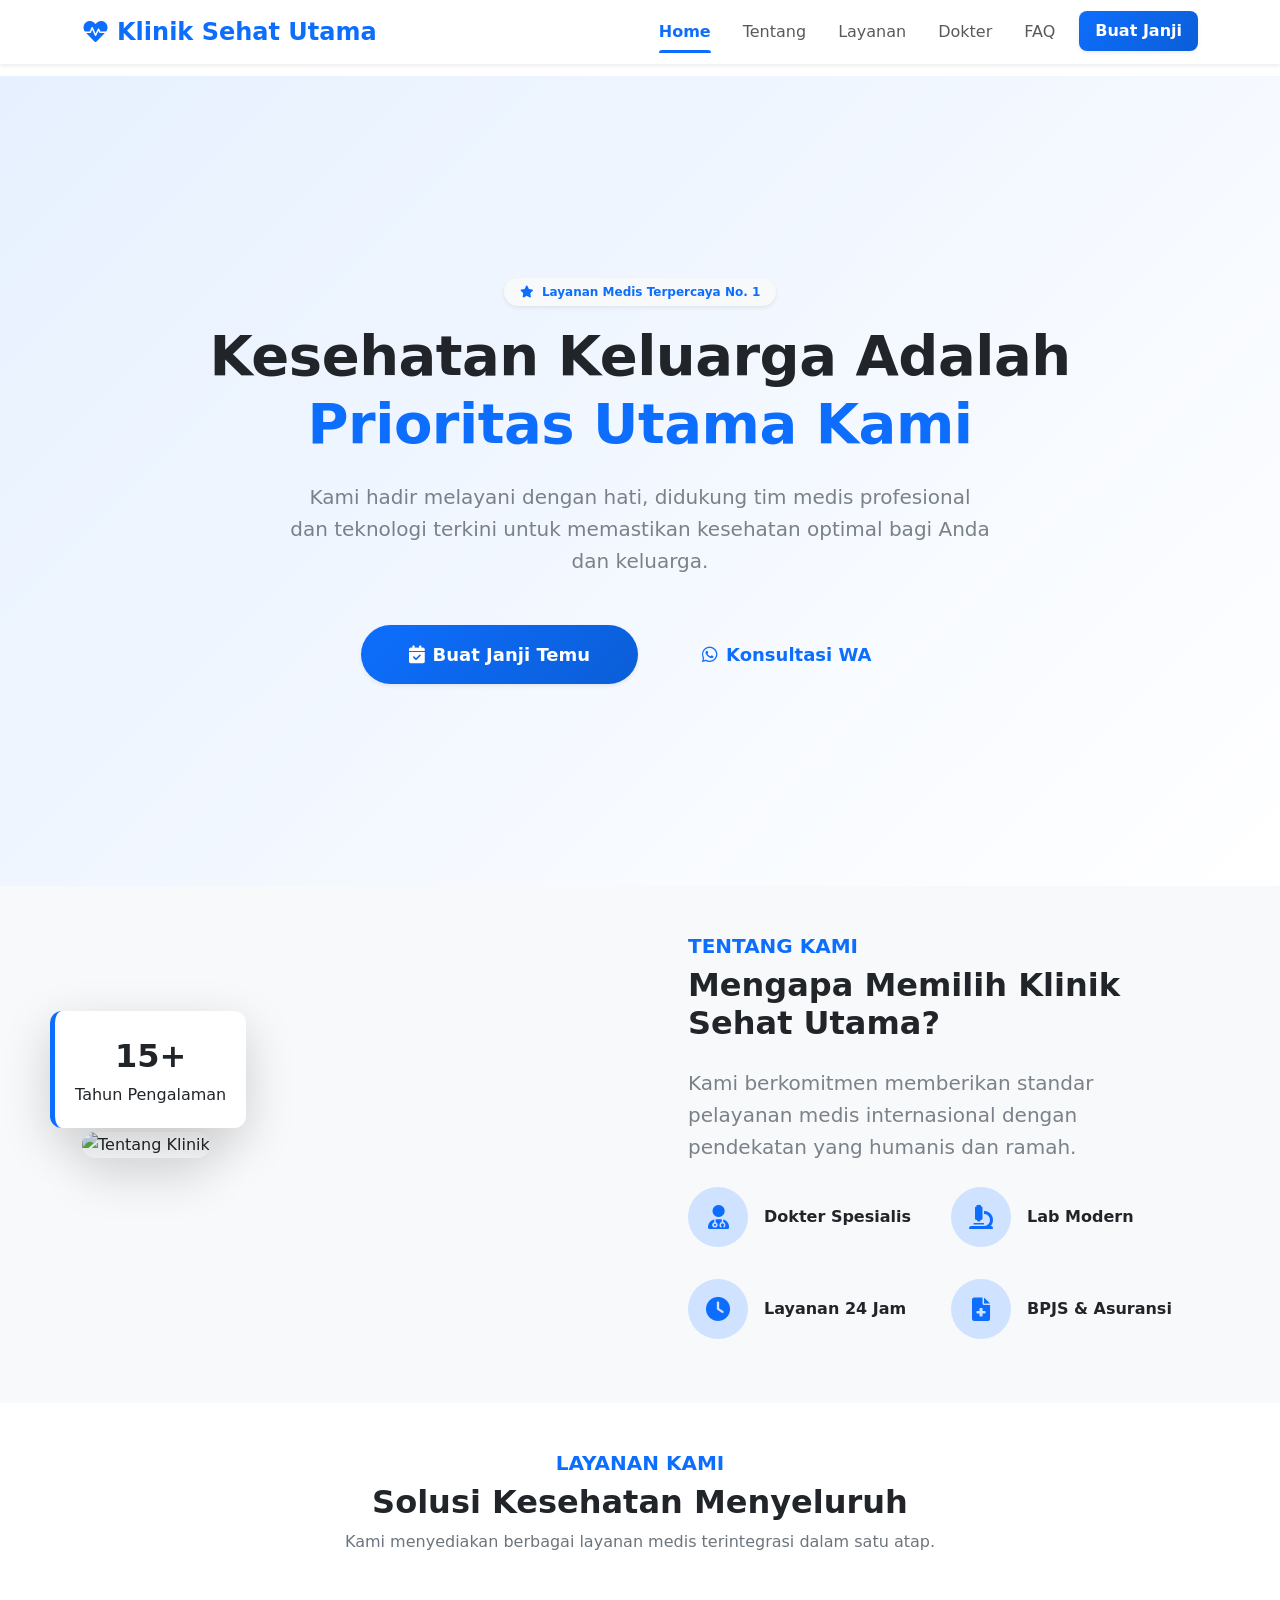
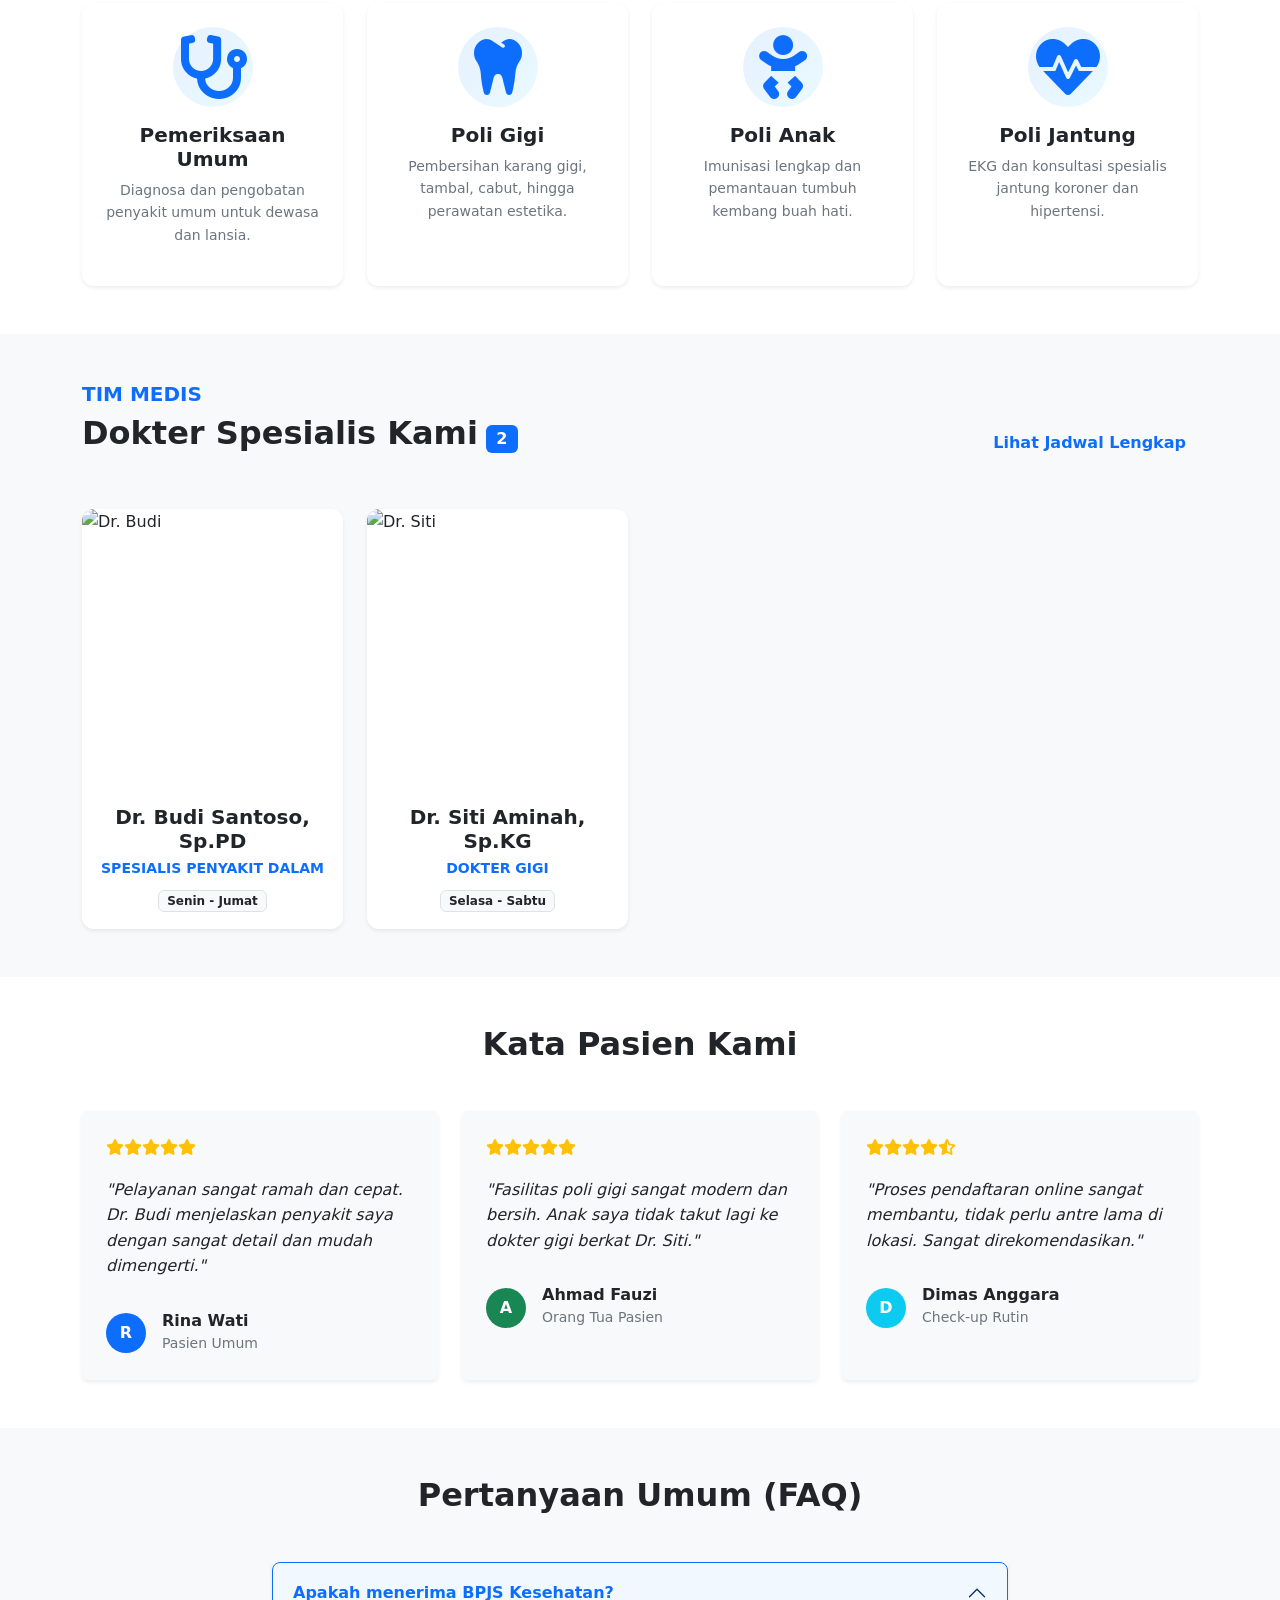
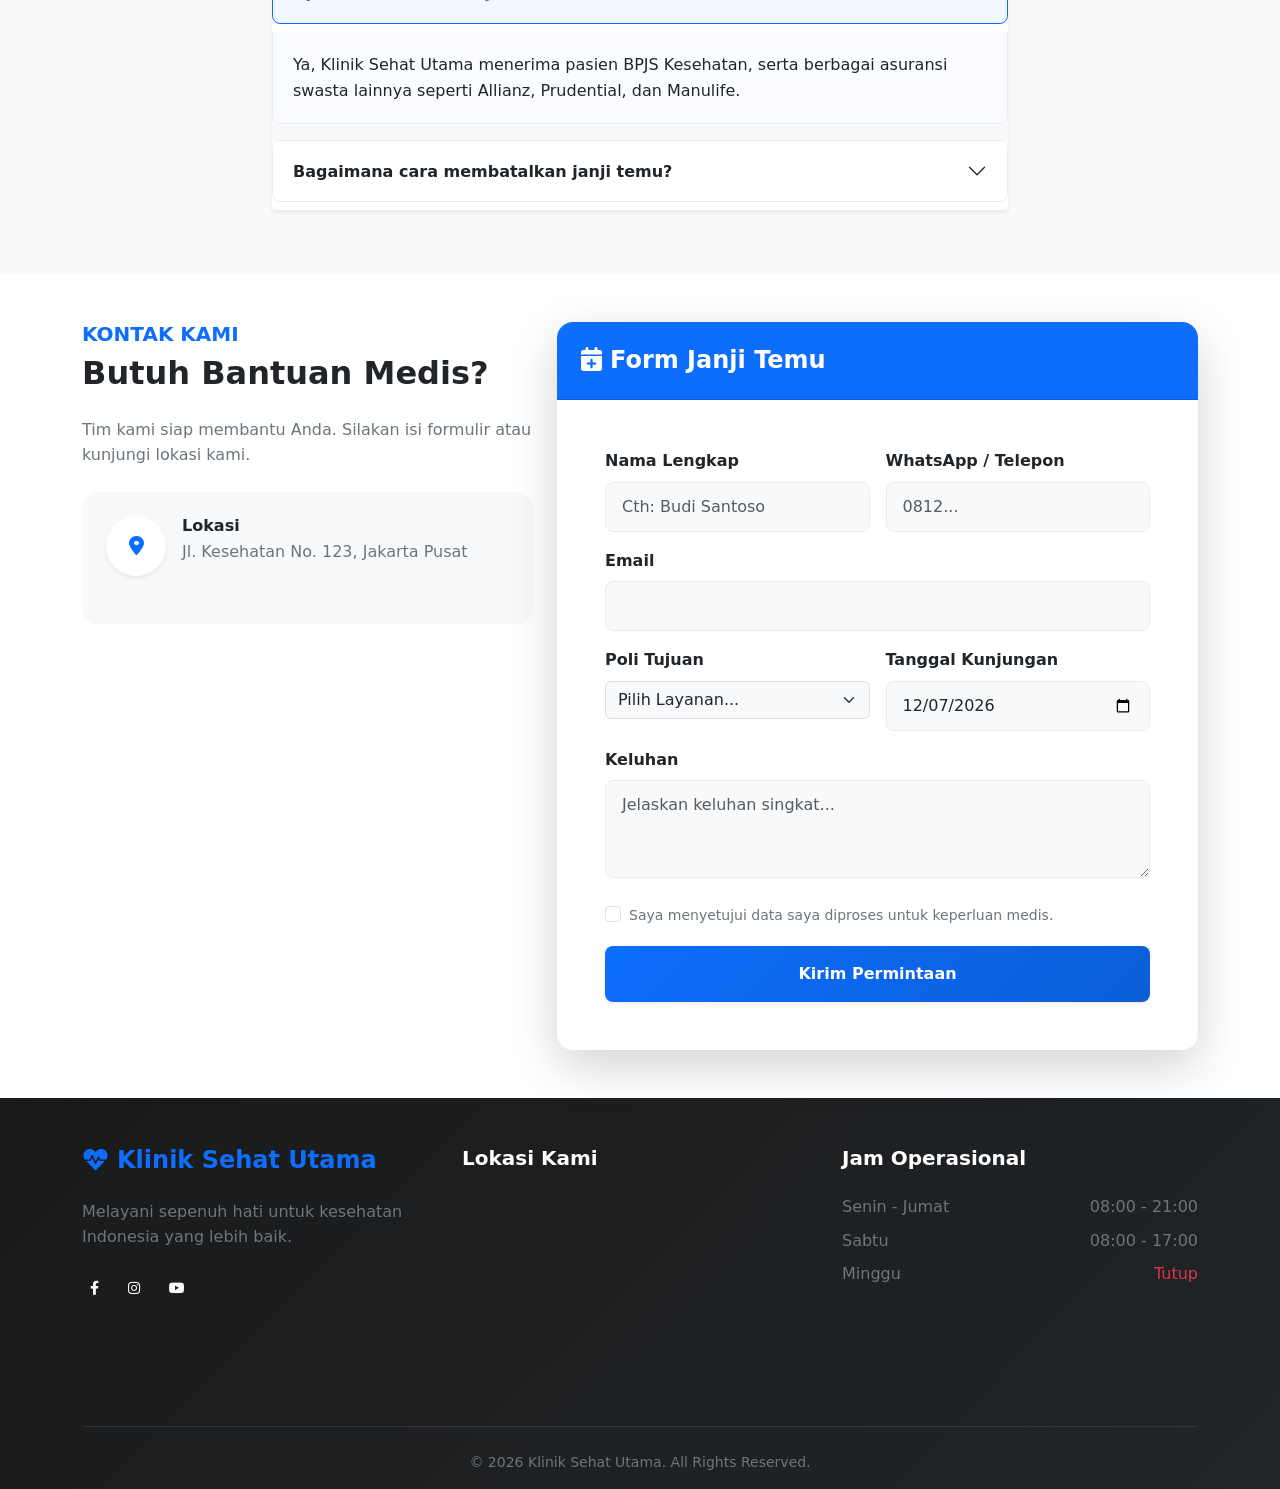
==== index.html @ 8c374170 "upload" ====
<!DOCTYPE html>
<html lang="id">
<head>
    <meta charset="UTF-8">
    <meta name="viewport" content="width=device-width, initial-scale=1.0">
    <title>Klinik Sehat Utama - Layanan Kesehatan Terpercaya</title>
    <meta name="description" content="Klinik Sehat Utama menyediakan layanan kesehatan lengkap dengan dokter spesialis berpengalaman dan fasilitas modern.">
    
    <link href="https://cdn.jsdelivr.net/npm/bootstrap@5.3.0/dist/css/bootstrap.min.css" rel="stylesheet">
    <link rel="stylesheet" href="https://cdnjs.cloudflare.com/ajax/libs/font-awesome/6.0.0/css/all.min.css">
    
    <link rel="stylesheet" href="styless.css">
    <link rel="icon" type="image/x-icon" href="favicon.ico">
</head>
<body>

    <div class="loading-overlay" id="loadingOverlay">
        <div class="text-center">
            <div class="spinner-border text-primary" style="width: 3rem; height: 3rem;" role="status">
                <span class="visually-hidden">Loading...</span>
            </div>
            <p class="mt-3 fw-bold text-primary">Memuat Halaman...</p>
        </div>
    </div>

    <nav class="navbar navbar-expand-lg navbar-light bg-white shadow-sm fixed-top">
        <div class="container">
            <a class="navbar-brand fw-bold text-primary" href="#">
                <i class="fas fa-heartbeat me-2"></i>Klinik Sehat Utama
            </a>
            <button class="navbar-toggler" type="button" data-bs-toggle="collapse" data-bs-target="#navbarNav">
                <span class="navbar-toggler-icon"></span>
            </button>
            <div class="collapse navbar-collapse" id="navbarNav">
                <ul class="navbar-nav ms-auto">
                    <li class="nav-item"><a class="nav-link active" href="#home">Home</a></li>
                    <li class="nav-item"><a class="nav-link" href="#about">Tentang</a></li>
                    <li class="nav-item"><a class="nav-link" href="#services">Layanan</a></li>
                    <li class="nav-item"><a class="nav-link" href="#doctors">Dokter</a></li>
                    <li class="nav-item"><a class="nav-link" href="#faq">FAQ</a></li>
                    <li class="nav-item"><a class="nav-link btn btn-primary text-white ms-lg-2 px-4 shadow-sm" href="#contact">Buat Janji</a></li>
                </ul>
            </div>
        </div>
    </nav>

    <section id="home" class="hero-section d-flex align-items-center">
        <div class="container text-center fade-in">
            <span class="badge bg-light text-primary mb-3 px-3 py-2 rounded-pill shadow-sm">
                <i class="fas fa-star me-1"></i> Layanan Medis Terpercaya No. 1
            </span>
            <h1 class="display-4 fw-bold text-dark mb-4 hero-title">Kesehatan Keluarga Adalah<br><span class="text-primary">Prioritas Utama Kami</span></h1>
            <p class="lead text-secondary mb-5 fs-5 mx-auto" style="max-width: 700px;">
                Kami hadir melayani dengan hati, didukung tim medis profesional dan teknologi terkini untuk memastikan kesehatan optimal bagi Anda dan keluarga.
            </p>
            <div class="d-flex flex-column flex-md-row justify-content-center gap-3">
                <a href="#contact" class="btn btn-primary btn-lg px-5 py-3 shadow-sm rounded-pill hover-top">
                    <i class="fas fa-calendar-check me-2"></i>Buat Janji Temu
                </a>
                <a href="https://wa.me/6281234567890" target="_blank" class="btn btn-outline-primary btn-lg px-5 py-3 rounded-pill hover-top">
                    <i class="fab fa-whatsapp me-2"></i>Konsultasi WA
                </a>
            </div>
        </div>
    </section>

    <section id="about" class="py-5 bg-light">
        <div class="container">
            <div class="row align-items-center">
                <div class="col-lg-6 mb-4 mb-lg-0 position-relative">
                    <div class="experience-badge">
                        <span class="fw-bold fs-2">15+</span><br>Tahun Pengalaman
                    </div>
                    <img src="https://images.unsplash.com/photo-1516549655669-dfcd871a6c3a?ixlib=rb-4.0.3&auto=format&fit=crop&w=800&q=80" 
                         alt="Tentang Klinik" class="img-fluid rounded-4 shadow-lg">
                </div>
                <div class="col-lg-6 ps-lg-5">
                    <h5 class="text-primary fw-bold text-uppercase ls-1">Tentang Kami</h5>
                    <h2 class="fw-bold mb-4">Mengapa Memilih Klinik Sehat Utama?</h2>
                    <p class="lead mb-4 text-muted">Kami berkomitmen memberikan standar pelayanan medis internasional dengan pendekatan yang humanis dan ramah.</p>
                    
                    <div class="row g-3">
                        <div class="col-md-6">
                            <div class="d-flex align-items-center mb-3">
                                <div class="icon-box bg-primary-subtle text-primary rounded-circle me-3">
                                    <i class="fas fa-user-md"></i>
                                </div>
                                <span class="fw-semibold">Dokter Spesialis</span>
                            </div>
                        </div>
                        <div class="col-md-6">
                            <div class="d-flex align-items-center mb-3">
                                <div class="icon-box bg-primary-subtle text-primary rounded-circle me-3">
                                    <i class="fas fa-microscope"></i>
                                </div>
                                <span class="fw-semibold">Lab Modern</span>
                            </div>
                        </div>
                        <div class="col-md-6">
                            <div class="d-flex align-items-center mb-3">
                                <div class="icon-box bg-primary-subtle text-primary rounded-circle me-3">
                                    <i class="fas fa-clock"></i>
                                </div>
                                <span class="fw-semibold">Layanan 24 Jam</span>
                            </div>
                        </div>
                        <div class="col-md-6">
                            <div class="d-flex align-items-center mb-3">
                                <div class="icon-box bg-primary-subtle text-primary rounded-circle me-3">
                                    <i class="fas fa-file-medical"></i>
                                </div>
                                <span class="fw-semibold">BPJS & Asuransi</span>
                            </div>
                        </div>
                    </div>
                </div>
            </div>
        </div>
    </section>

    <section id="services" class="py-5">
        <div class="container">
            <div class="text-center mb-5 mx-auto" style="max-width: 600px;">
                <h5 class="text-primary fw-bold text-uppercase">Layanan Kami</h5>
                <h2 class="fw-bold">Solusi Kesehatan Menyeluruh</h2>
                <p class="text-muted">Kami menyediakan berbagai layanan medis terintegrasi dalam satu atap.</p>
            </div>
            
            <div class="row g-4">
                <div class="col-md-6 col-lg-3">
                    <div class="card h-100 border-0 shadow-sm service-card p-4 text-center">
                        <div class="service-icon mb-3 mx-auto bg-blue-100 text-primary">
                            <i class="fas fa-stethoscope fa-2x"></i>
                        </div>
                        <h4 class="h5 fw-bold mb-2">Pemeriksaan Umum</h4>
                        <p class="text-muted small">Diagnosa dan pengobatan penyakit umum untuk dewasa dan lansia.</p>
                    </div>
                </div>
                <div class="col-md-6 col-lg-3">
                    <div class="card h-100 border-0 shadow-sm service-card p-4 text-center">
                        <div class="service-icon mb-3 mx-auto bg-blue-100 text-primary">
                            <i class="fas fa-tooth fa-2x"></i>
                        </div>
                        <h4 class="h5 fw-bold mb-2">Poli Gigi</h4>
                        <p class="text-muted small">Pembersihan karang gigi, tambal, cabut, hingga perawatan estetika.</p>
                    </div>
                </div>
                <div class="col-md-6 col-lg-3">
                    <div class="card h-100 border-0 shadow-sm service-card p-4 text-center">
                        <div class="service-icon mb-3 mx-auto bg-blue-100 text-primary">
                            <i class="fas fa-baby fa-2x"></i>
                        </div>
                        <h4 class="h5 fw-bold mb-2">Poli Anak</h4>
                        <p class="text-muted small">Imunisasi lengkap dan pemantauan tumbuh kembang buah hati.</p>
                    </div>
                </div>
                <div class="col-md-6 col-lg-3">
                    <div class="card h-100 border-0 shadow-sm service-card p-4 text-center">
                        <div class="service-icon mb-3 mx-auto bg-blue-100 text-primary">
                            <i class="fas fa-heartbeat fa-2x"></i>
                        </div>
                        <h4 class="h5 fw-bold mb-2">Poli Jantung</h4>
                        <p class="text-muted small">EKG dan konsultasi spesialis jantung koroner dan hipertensi.</p>
                    </div>
                </div>
            </div>
        </div>
    </section>

    <section id="doctors" class="py-5 bg-light">
        <div class="container">
            <div class="d-flex justify-content-between align-items-end mb-5">
                <div>
                    <h5 class="text-primary fw-bold text-uppercase">Tim Medis</h5>
                    <h2 class="fw-bold">Dokter Spesialis Kami</h2>
                </div>
                <a href="#contact" class="btn btn-outline-primary d-none d-md-block">Lihat Jadwal Lengkap</a>
            </div>

            <div class="row g-4">
                <div class="col-md-6 col-lg-3">
                    <div class="card doctor-card h-100 border-0 shadow-sm">
                        <div class="card-img-wrapper">
                            <img src="https://images.unsplash.com/photo-1612349317150-e413f6a5b16d?ixlib=rb-4.0.3&auto=format&fit=crop&w=800&q=80" 
                                 class="card-img-top" alt="Dr. Budi">
                            <div class="doctor-social">
                                <a href="#"><i class="fab fa-linkedin"></i></a>
                                <a href="#"><i class="fab fa-instagram"></i></a>
                            </div>
                        </div>
                        <div class="card-body text-center">
                            <h5 class="card-title fw-bold mb-1">Dr. Budi Santoso, Sp.PD</h5>
                            <p class="text-primary small fw-bold mb-2">SPESIALIS PENYAKIT DALAM</p>
                            <span class="badge bg-light text-dark border">Senin - Jumat</span>
                        </div>
                    </div>
                </div>
                <div class="col-md-6 col-lg-3">
                    <div class="card doctor-card h-100 border-0 shadow-sm">
                        <div class="card-img-wrapper">
                            <img src="https://images.unsplash.com/photo-1559839734-2b71ea197ec2?ixlib=rb-4.0.3&auto=format&fit=crop&w=800&q=80" 
                                 class="card-img-top" alt="Dr. Siti">
                            <div class="doctor-social">
                                <a href="#"><i class="fab fa-linkedin"></i></a>
                                <a href="#"><i class="fab fa-instagram"></i></a>
                            </div>
                        </div>
                        <div class="card-body text-center">
                            <h5 class="card-title fw-bold mb-1">Dr. Siti Aminah, Sp.KG</h5>
                            <p class="text-primary small fw-bold mb-2">DOKTER GIGI</p>
                            <span class="badge bg-light text-dark border">Selasa - Sabtu</span>
                        </div>
                    </div>
                </div>
                </div>
        </div>
    </section>

    <section id="testimonials" class="py-5">
        <div class="container">
            <div class="text-center mb-5">
                <h2 class="fw-bold">Kata Pasien Kami</h2>
            </div>
            <div class="row g-4">
                <div class="col-md-4">
                    <div class="card h-100 border-0 shadow-sm p-4 bg-light">
                        <div class="mb-3 text-warning">
                            <i class="fas fa-star"></i><i class="fas fa-star"></i><i class="fas fa-star"></i><i class="fas fa-star"></i><i class="fas fa-star"></i>
                        </div>
                        <p class="fst-italic">"Pelayanan sangat ramah dan cepat. Dr. Budi menjelaskan penyakit saya dengan sangat detail dan mudah dimengerti."</p>
                        <div class="d-flex align-items-center mt-3">
                            <div class="bg-primary text-white rounded-circle d-flex align-items-center justify-content-center fw-bold" style="width: 40px; height: 40px;">R</div>
                            <div class="ms-3">
                                <h6 class="mb-0 fw-bold">Rina Wati</h6>
                                <small class="text-muted">Pasien Umum</small>
                            </div>
                        </div>
                    </div>
                </div>
                <div class="col-md-4">
                    <div class="card h-100 border-0 shadow-sm p-4 bg-light">
                        <div class="mb-3 text-warning">
                            <i class="fas fa-star"></i><i class="fas fa-star"></i><i class="fas fa-star"></i><i class="fas fa-star"></i><i class="fas fa-star"></i>
                        </div>
                        <p class="fst-italic">"Fasilitas poli gigi sangat modern dan bersih. Anak saya tidak takut lagi ke dokter gigi berkat Dr. Siti."</p>
                        <div class="d-flex align-items-center mt-3">
                            <div class="bg-success text-white rounded-circle d-flex align-items-center justify-content-center fw-bold" style="width: 40px; height: 40px;">A</div>
                            <div class="ms-3">
                                <h6 class="mb-0 fw-bold">Ahmad Fauzi</h6>
                                <small class="text-muted">Orang Tua Pasien</small>
                            </div>
                        </div>
                    </div>
                </div>
                 <div class="col-md-4">
                    <div class="card h-100 border-0 shadow-sm p-4 bg-light">
                        <div class="mb-3 text-warning">
                            <i class="fas fa-star"></i><i class="fas fa-star"></i><i class="fas fa-star"></i><i class="fas fa-star"></i><i class="fas fa-star-half-alt"></i>
                        </div>
                        <p class="fst-italic">"Proses pendaftaran online sangat membantu, tidak perlu antre lama di lokasi. Sangat direkomendasikan."</p>
                        <div class="d-flex align-items-center mt-3">
                            <div class="bg-info text-white rounded-circle d-flex align-items-center justify-content-center fw-bold" style="width: 40px; height: 40px;">D</div>
                            <div class="ms-3">
                                <h6 class="mb-0 fw-bold">Dimas Anggara</h6>
                                <small class="text-muted">Check-up Rutin</small>
                            </div>
                        </div>
                    </div>
                </div>
            </div>
        </div>
    </section>

    <section id="faq" class="py-5 bg-light">
        <div class="container">
            <div class="row justify-content-center">
                <div class="col-lg-8">
                    <div class="text-center mb-5">
                        <h2 class="fw-bold">Pertanyaan Umum (FAQ)</h2>
                    </div>
                    <div class="accordion shadow-sm" id="accordionFAQ">
                        <div class="accordion-item border-0 mb-3 rounded overflow-hidden">
                            <h2 class="accordion-header">
                                <button class="accordion-button" type="button" data-bs-toggle="collapse" data-bs-target="#collapseOne">
                                    Apakah menerima BPJS Kesehatan?
                                </button>
                            </h2>
                            <div id="collapseOne" class="accordion-collapse collapse show" data-bs-parent="#accordionFAQ">
                                <div class="accordion-body">
                                    Ya, Klinik Sehat Utama menerima pasien BPJS Kesehatan, serta berbagai asuransi swasta lainnya seperti Allianz, Prudential, dan Manulife.
                                </div>
                            </div>
                        </div>
                        <div class="accordion-item border-0 mb-3 rounded overflow-hidden">
                            <h2 class="accordion-header">
                                <button class="accordion-button collapsed" type="button" data-bs-toggle="collapse" data-bs-target="#collapseTwo">
                                    Bagaimana cara membatalkan janji temu?
                                </button>
                            </h2>
                            <div id="collapseTwo" class="accordion-collapse collapse" data-bs-parent="#accordionFAQ">
                                <div class="accordion-body">
                                    Anda dapat menghubungi nomor WhatsApp admin kami minimal 3 jam sebelum jadwal kunjungan untuk melakukan pembatalan atau penjadwalan ulang.
                                </div>
                            </div>
                        </div>
                    </div>
                </div>
            </div>
        </div>
    </section>

    <section id="contact" class="py-5">
        <div class="container">
            <div class="row">
                <div class="col-lg-5 mb-5 mb-lg-0">
                    <h5 class="text-primary fw-bold text-uppercase">Kontak Kami</h5>
                    <h2 class="fw-bold mb-4">Butuh Bantuan Medis?</h2>
                    <p class="mb-4 text-muted">Tim kami siap membantu Anda. Silakan isi formulir atau kunjungi lokasi kami.</p>
                    
                    <div class="contact-info bg-light p-4 rounded-4">
                        <div class="d-flex align-items-start mb-4">
                            <div class="icon-box bg-white text-primary rounded-circle shadow-sm me-3 p-3">
                                <i class="fas fa-map-marker-alt fs-5"></i>
                            </div>
                            <div>
                                <h6 class="fw-bold mb-1">Lokasi</h6>
                                <p class="text-muted mb-0">Jl. Kesehatan No. 123, Jakarta Pusat</p>
                            </div>
                        </div>
                        </div>
                </div>

                <div class="col-lg-7">
                    <div class="card border-0 shadow-lg rounded-4 overflow-hidden">
                        <div class="card-header bg-primary text-white py-4 px-4">
                            <h4 class="mb-0 fw-bold"><i class="fas fa-calendar-plus me-2"></i>Form Janji Temu</h4>
                        </div>
                        <div class="card-body p-4 p-lg-5">
                            <form id="appointmentForm">
                                <div class="row g-3">
                                    <div class="col-md-6">
                                        <label for="name" class="form-label fw-semibold">Nama Lengkap</label>
                                        <input type="text" class="form-control bg-light" id="name" required placeholder="Cth: Budi Santoso">
                                        <div class="invalid-feedback" id="nameError"></div>
                                    </div>
                                    <div class="col-md-6">
                                        <label for="phone" class="form-label fw-semibold">WhatsApp / Telepon</label>
                                        <input type="tel" class="form-control bg-light" id="phone" required placeholder="0812...">
                                        <div class="invalid-feedback" id="phoneError"></div>
                                    </div>
                                    <div class="col-12">
                                        <label for="email" class="form-label fw-semibold">Email</label>
                                        <input type="email" class="form-control bg-light" id="email" required>
                                        <div class="invalid-feedback" id="emailError"></div>
                                    </div>
                                    <div class="col-md-6">
                                        <label for="service" class="form-label fw-semibold">Poli Tujuan</label>
                                        <select class="form-select bg-light" id="service" required>
                                            <option value="">Pilih Layanan...</option>
                                            <option value="umum">Pemeriksaan Umum</option>
                                            <option value="gigi">Poli Gigi</option>
                                            <option value="anak">Poli Anak</option>
                                            <option value="jantung">Poli Jantung</option>
                                        </select>
                                    </div>
                                    <div class="col-md-6">
                                        <label for="date" class="form-label fw-semibold">Tanggal Kunjungan</label>
                                        <input type="date" class="form-control bg-light" id="date" required>
                                    </div>
                                    <div class="col-12">
                                        <label for="message" class="form-label fw-semibold">Keluhan</label>
                                        <textarea class="form-control bg-light" id="message" rows="3" placeholder="Jelaskan keluhan singkat..."></textarea>
                                    </div>
                                    <div class="col-12 mt-4">
                                        <div class="form-check">
                                            <input class="form-check-input" type="checkbox" id="terms" required>
                                            <label class="form-check-label small text-muted" for="terms">
                                                Saya menyetujui data saya diproses untuk keperluan medis.
                                            </label>
                                        </div>
                                    </div>
                                    <div class="col-12 mt-3">
                                        <button type="submit" class="btn btn-primary w-100 py-3 fw-bold shadow-sm hover-top">
                                            Kirim Permintaan
                                        </button>
                                    </div>
                                </div>
                            </form>
                            <div class="alert alert-success mt-3 d-none rounded-3" id="successMessage"></div>
                            <div class="alert alert-danger mt-3 d-none rounded-3" id="errorMessage"></div>
                        </div>
                    </div>
                </div>
            </div>
        </div>
    </section>

    <footer class="bg-dark text-white pt-5 pb-3">
        <div class="container">
            <div class="row g-4">
                <div class="col-lg-4">
                    <h4 class="fw-bold mb-4 text-primary"><i class="fas fa-heartbeat me-2"></i>Klinik Sehat Utama</h4>
                    <p class="text-secondary">Melayani sepenuh hati untuk kesehatan Indonesia yang lebih baik.</p>
                    <div class="social-links mt-4">
                        <a href="#" class="btn btn-outline-light btn-sm rounded-circle me-2"><i class="fab fa-facebook-f"></i></a>
                        <a href="#" class="btn btn-outline-light btn-sm rounded-circle me-2"><i class="fab fa-instagram"></i></a>
                        <a href="#" class="btn btn-outline-light btn-sm rounded-circle"><i class="fab fa-youtube"></i></a>
                    </div>
                </div>
                <div class="col-lg-4">
                    <h5 class="fw-bold mb-4">Lokasi Kami</h5>
                    <iframe 
                        src="https://www.google.com/maps/embed?pb=!1m18!1m12!1m3!1d3966.452631582967!2d106.81938931476897!3d-6.189568995518987!2m3!1f0!2f0!3f0!3m2!1i1024!2i768!4f13.1!3m3!1m2!1s0x2e69f42c6762391f%3A0x6787652750666066!2sMonas!5e0!3m2!1sid!2sid!4v1647833000000!5m2!1sid!2sid" 
                        width="100%" height="200" style="border:0; border-radius: 10px;" allowfullscreen="" loading="lazy">
                    </iframe>
                </div>
                <div class="col-lg-4">
                    <h5 class="fw-bold mb-4">Jam Operasional</h5>
                    <ul class="list-unstyled text-secondary">
                        <li class="d-flex justify-content-between mb-2"><span>Senin - Jumat</span> <span>08:00 - 21:00</span></li>
                        <li class="d-flex justify-content-between mb-2"><span>Sabtu</span> <span>08:00 - 17:00</span></li>
                        <li class="d-flex justify-content-between"><span>Minggu</span> <span class="text-danger">Tutup</span></li>
                    </ul>
                </div>
            </div>
            <hr class="my-4 border-secondary">
            <div class="text-center text-secondary small">
                &copy; <span id="year"></span> Klinik Sehat Utama. All Rights Reserved.
            </div>
        </div>
    </footer>

    <button id="backToTop" class="btn btn-primary rounded-circle shadow-lg"><i class="fas fa-arrow-up"></i></button>

    <script src="https://cdn.jsdelivr.net/npm/bootstrap@5.3.0/dist/js/bootstrap.bundle.min.js"></script>
    <script src="script.js"></script>
</body>
</html>
---- styless.css ----
/* --- CSS VARIABLES UNTUK KEMUDAHAN TEMA --- */
:root {
    --primary-color: #0d6efd;
    --primary-dark: #0b5ed7;
    --secondary-color: #6c757d;
    --success-color: #198754;
    --warning-color: #ffc107;
    --danger-color: #dc3545;
    --dark-color: #212529;
    --light-color: #f8f9fa;
    --light-gray: #e9ecef;
    --transition-speed: 0.3s;
    --shadow-sm: 0 .125rem .25rem rgba(0,0,0,.075);
    --shadow-md: 0 .5rem 1rem rgba(0,0,0,.15);
    --shadow-lg: 0 1rem 3rem rgba(0,0,0,.175);
    --border-radius: 12px;
}

* {
    margin: 0;
    padding: 0;
    box-sizing: border-box;
}

html {
    scroll-behavior: smooth;
}

body {
    padding-top: 76px;
    font-family: 'Segoe UI', system-ui, -apple-system, sans-serif;
    overflow-x: hidden;
    line-height: 1.6;
    color: var(--dark-color);
    background-color: #ffffff;
}

/* --- TYPOGRAPHY --- */
h1, h2, h3, h4, h5, h6 {
    font-weight: 700;
    line-height: 1.2;
}

.display-4 {
    font-size: 3.5rem;
    font-weight: 800;
}

.lead {
    font-size: 1.25rem;
    font-weight: 400;
    opacity: 0.9;
}

.text-muted {
    color: var(--secondary-color) !important;
}

/* --- NAVBAR ENHANCEMENTS --- */
.navbar {
    background-color: rgba(255, 255, 255, 0.98) !important;
    backdrop-filter: blur(10px);
    box-shadow: var(--shadow-sm);
    transition: all var(--transition-speed) ease;
}

.navbar.scrolled {
    padding-top: 0.5rem;
    padding-bottom: 0.5rem;
    box-shadow: var(--shadow-md);
}

.navbar-brand {
    font-size: 1.5rem;
    font-weight: 700;
}

.nav-link {
    font-weight: 500;
    padding: 0.5rem 1rem !important;
    transition: all var(--transition-speed);
    position: relative;
}

.nav-link:hover {
    color: var(--primary-color) !important;
}

.nav-link.active {
    color: var(--primary-color) !important;
    font-weight: 600;
}

.nav-link.active::after {
    content: '';
    position: absolute;
    bottom: 0;
    left: 1rem;
    right: 1rem;
    height: 3px;
    background-color: var(--primary-color);
    border-radius: 3px 3px 0 0;
}

/* --- HERO SECTION --- */
.hero-section {
    background: linear-gradient(rgba(255, 255, 255, 0.95), rgba(255, 255, 255, 0.85)),
                url('https://images.unsplash.com/photo-1519494026892-80bbd2d6fd0d?ixlib=rb-4.0.3&auto=format&fit=crop&w=1920&q=80') center/cover;
    min-height: 90vh;
    display: flex;
    align-items: center;
    position: relative;
    padding: 80px 0;
}

.hero-section::before {
    content: '';
    position: absolute;
    top: 0;
    left: 0;
    right: 0;
    bottom: 0;
    background: linear-gradient(135deg, 
                rgba(13, 110, 253, 0.1) 0%, 
                rgba(255, 255, 255, 0.95) 100%);
    z-index: 1;
}

.hero-section .container {
    position: relative;
    z-index: 2;
}

.hero-title {
    letter-spacing: -0.5px;
    font-weight: 800;
    margin-bottom: 1.5rem;
}

.hero-badge {
    display: inline-block;
    background: linear-gradient(135deg, var(--primary-color), #25d2f8);
    color: white;
    padding: 8px 20px;
    border-radius: 50px;
    font-weight: 600;
    box-shadow: var(--shadow-sm);
    margin-bottom: 2rem;
}

/* --- BUTTON STYLES --- */
.btn {
    font-weight: 600;
    transition: all var(--transition-speed) ease;
    border: none;
    border-radius: 8px;
}

.btn-primary {
    background: linear-gradient(135deg, var(--primary-color), var(--primary-dark));
    border: none;
}

.btn-primary:hover {
    transform: translateY(-3px);
    box-shadow: var(--shadow-md) !important;
}

.btn-outline-primary:hover {
    transform: translateY(-3px);
    box-shadow: var(--shadow-sm);
}

.btn-lg {
    padding: 0.75rem 2rem;
    font-size: 1.125rem;
}

.rounded-pill {
    border-radius: 50rem !important;
}

/* --- COMPONENT UTILITIES --- */
.hover-top {
    transition: transform var(--transition-speed), box-shadow var(--transition-speed);
}

.hover-top:hover {
    transform: translateY(-5px);
    box-shadow: var(--shadow-md) !important;
}

.icon-box {
    width: 60px;
    height: 60px;
    display: inline-flex;
    align-items: center;
    justify-content: center;
    font-size: 1.5rem;
    border-radius: 12px;
    flex-shrink: 0;
}

.icon-box.small {
    width: 40px;
    height: 40px;
    font-size: 1rem;
}

/* --- SERVICE CARDS --- */
.service-card {
    transition: all var(--transition-speed) ease;
    border-radius: var(--border-radius);
    border: 1px solid var(--light-gray);
    height: 100%;
    overflow: hidden;
}

.service-card:hover {
    transform: translateY(-10px);
    box-shadow: var(--shadow-lg) !important;
    border-color: var(--primary-color) !important;
}

.service-icon {
    width: 80px;
    height: 80px;
    display: flex;
    align-items: center;
    justify-content: center;
    border-radius: 50%;
    background: linear-gradient(135deg, rgba(13, 110, 253, 0.1), rgba(37, 210, 248, 0.1));
    color: var(--primary-color);
    font-size: 2rem;
    margin: 0 auto 1.5rem;
    transition: all var(--transition-speed);
}

.service-card:hover .service-icon {
    background: linear-gradient(135deg, var(--primary-color), #25d2f8);
    color: white;
    transform: scale(1.1);
}

/* --- DOCTOR CARDS --- */
.doctor-card {
    border-radius: var(--border-radius);
    overflow: hidden;
    transition: all var(--transition-speed);
    border: 1px solid var(--light-gray);
}

.doctor-card:hover {
    transform: translateY(-5px);
    box-shadow: var(--shadow-lg) !important;
    border-color: var(--primary-color);
}

.card-img-wrapper {
    position: relative;
    overflow: hidden;
    height: 280px;
}

.card-img-top {
    width: 100%;
    height: 100%;
    object-fit: cover;
    transition: transform 0.5s ease;
}

.doctor-card:hover .card-img-top {
    transform: scale(1.05);
}

.doctor-social {
    position: absolute;
    bottom: -50px;
    left: 0;
    right: 0;
    background: rgba(255, 255, 255, 0.95);
    padding: 15px;
    text-align: center;
    transition: bottom 0.3s ease;
    backdrop-filter: blur(5px);
}

.doctor-card:hover .doctor-social {
    bottom: 0;
}

.doctor-social a {
    color: var(--primary-color);
    margin: 0 10px;
    font-size: 1.2rem;
    transition: all var(--transition-speed);
}

.doctor-social a:hover {
    color: var(--primary-dark);
    transform: translateY(-2px);
}

/* --- ABOUT SECTION --- */
.experience-badge {
    position: absolute;
    bottom: 30px;
    left: -20px;
    background: white;
    padding: 20px;
    border-radius: var(--border-radius);
    box-shadow: var(--shadow-lg);
    text-align: center;
    border-left: 5px solid var(--primary-color);
    z-index: 2;
}

.experience-badge .number {
    font-size: 2.5rem;
    font-weight: 800;
    color: var(--primary-color);
    display: block;
    line-height: 1;
}

@media (max-width: 991px) {
    .experience-badge {
        position: relative;
        left: 0;
        bottom: -30px;
        margin: 0 auto;
        max-width: 200px;
    }
}

/* --- TESTIMONIALS --- */
.testimonial-card {
    border-left: 4px solid var(--primary-color);
    transition: all var(--transition-speed);
    height: 100%;
}

.testimonial-card:hover {
    transform: translateY(-5px);
    box-shadow: var(--shadow-md) !important;
}

.rating {
    color: var(--warning-color);
    font-size: 1.2rem;
}

.client-avatar {
    width: 50px;
    height: 50px;
    border-radius: 50%;
    display: flex;
    align-items: center;
    justify-content: center;
    font-weight: 700;
    color: white;
    font-size: 1.25rem;
}

/* --- FAQ SECTION --- */
.accordion-button {
    font-weight: 600;
    padding: 1.25rem;
    background-color: white;
    border: 1px solid var(--light-gray);
    margin-bottom: 0.5rem;
    border-radius: 8px !important;
}

.accordion-button:not(.collapsed) {
    color: var(--primary-color);
    background-color: rgba(13, 110, 253, 0.05);
    box-shadow: none;
    border-color: var(--primary-color);
}

.accordion-button:focus {
    box-shadow: 0 0 0 0.25rem rgba(13, 110, 253, 0.25);
    border-color: var(--primary-color);
}

.accordion-body {
    padding: 1.25rem;
    background-color: rgba(13, 110, 253, 0.02);
    border: 1px solid var(--light-gray);
    border-top: none;
    border-radius: 0 0 8px 8px;
}

/* --- CONTACT FORM --- */
.contact-info-card {
    background: linear-gradient(135deg, white, #f8f9fa);
    border-radius: 16px;
    padding: 2rem;
    box-shadow: var(--shadow-sm);
    border: 1px solid var(--light-gray);
}

.form-control {
    padding: 0.75rem 1rem;
    border: 1px solid var(--light-gray);
    border-radius: 8px;
    transition: all var(--transition-speed);
    background-color: white;
}

.form-control:focus {
    border-color: var(--primary-color);
    box-shadow: 0 0 0 0.25rem rgba(13, 110, 253, 0.25);
    transform: translateY(-1px);
}

.form-label {
    font-weight: 600;
    margin-bottom: 0.5rem;
    color: var(--dark-color);
}

/* --- FOOTER --- */
footer {
    background: linear-gradient(135deg, #1a1a1a, var(--dark-color));
}

.footer-links a {
    color: #adb5bd;
    text-decoration: none;
    transition: color var(--transition-speed);
}

.footer-links a:hover {
    color: white;
}

.social-icon {
    display: inline-flex;
    align-items: center;
    justify-content: center;
    width: 40px;
    height: 40px;
    border-radius: 50%;
    background-color: rgba(255, 255, 255, 0.1);
    color: white;
    transition: all var(--transition-speed);
}

.social-icon:hover {
    background-color: var(--primary-color);
    transform: translateY(-3px);
}

/* --- LOADING OVERLAY --- */
.loading-overlay {
    position: fixed;
    top: 0;
    left: 0;
    right: 0;
    bottom: 0;
    background: white;
    display: flex;
    justify-content: center;
    align-items: center;
    z-index: 9999;
    transition: opacity 0.5s ease, visibility 0.5s ease;
}

.loading-overlay.hidden {
    opacity: 0;
    visibility: hidden;
    pointer-events: none;
}

/* --- ANIMATIONS --- */
@keyframes fadeInUp {
    from {
        opacity: 0;
        transform: translateY(30px);
    }
    to {
        opacity: 1;
        transform: translateY(0);
    }
}

.fade-in {
    animation: fadeInUp 0.8s ease-out;
}

@keyframes pulse {
    0% { transform: scale(1); }
    50% { transform: scale(1.05); }
    100% { transform: scale(1); }
}

.pulse {
    animation: pulse 2s infinite;
}

/* --- BACK TO TOP BUTTON --- */
#backToTop {
    position: fixed;
    bottom: 30px;
    right: 30px;
    width: 50px;
    height: 50px;
    border-radius: 50%;
    background: linear-gradient(135deg, var(--primary-color), var(--primary-dark));
    color: white;
    border: none;
    display: none;
    align-items: center;
    justify-content: center;
    z-index: 99;
    box-shadow: var(--shadow-md);
    transition: all var(--transition-speed);
    opacity: 0.9;
}

#backToTop:hover {
    opacity: 1;
    transform: translateY(-5px);
    box-shadow: var(--shadow-lg);
}

/* --- STAGGER ANIMATIONS --- */
.stagger-animation > * {
    opacity: 0;
    animation: fadeInUp 0.8s ease-out forwards;
}

.stagger-animation > *:nth-child(1) { animation-delay: 0.1s; }
.stagger-animation > *:nth-child(2) { animation-delay: 0.2s; }
.stagger-animation > *:nth-child(3) { animation-delay: 0.3s; }
.stagger-animation > *:nth-child(4) { animation-delay: 0.4s; }
.stagger-animation > *:nth-child(5) { animation-delay: 0.5s; }

/* --- FORM VALIDATION STYLES --- */
.is-valid {
    border-color: var(--success-color) !important;
    padding-right: calc(1.5em + 0.75rem);
    background-image: url("data:image/svg+xml,%3csvg xmlns='http://www.w3.org/2000/svg' viewBox='0 0 8 8'%3e%3cpath fill='%23198754' d='M2.3 6.73L.6 4.53c-.4-1.04.46-1.4 1.1-.8l1.1 1.4 3.4-3.8c.6-.63 1.6-.27 1.2.7l-4 4.6c-.43.5-.8.4-1.1.1z'/%3e%3c/svg%3e");
    background-repeat: no-repeat;
    background-position: right calc(0.375em + 0.1875rem) center;
    background-size: calc(0.75em + 0.375rem) calc(0.75em + 0.375rem);
}

.is-invalid {
    border-color: var(--danger-color) !important;
    padding-right: calc(1.5em + 0.75rem);
    background-image: url("data:image/svg+xml,%3csvg xmlns='http://www.w3.org/2000/svg' viewBox='0 0 12 12' width='12' height='12' fill='none' stroke='%23dc3545'%3e%3ccircle cx='6' cy='6' r='4.5'/%3e%3cpath stroke-linejoin='round' d='M5.8 3.6h.4L6 6.5z'/%3e%3ccircle cx='6' cy='8.2' r='.6' fill='%23dc3545' stroke='none'/%3e%3c/svg%3e");
    background-repeat: no-repeat;
    background-position: right calc(0.375em + 0.1875rem) center;
    background-size: calc(0.75em + 0.375rem) calc(0.75em + 0.375rem);
}

/* --- CUSTOM SCROLLBAR --- */
::-webkit-scrollbar {
    width: 10px;
}

::-webkit-scrollbar-track {
    background: #f1f1f1;
}

::-webkit-scrollbar-thumb {
    background: var(--primary-color);
    border-radius: 5px;
}

::-webkit-scrollbar-thumb:hover {
    background: var(--primary-dark);
}

/* --- RESPONSIVE DESIGN --- */
@media (max-width: 768px) {
    body {
        padding-top: 66px;
    }
    
    .hero-section {
        padding: 60px 0;
        min-height: auto;
        background-attachment: scroll;
    }
    
    .hero-title {
        font-size: 2.25rem;
    }
    
    .display-4 {
        font-size: 2.5rem;
    }
    
    .card-img-wrapper {
        height: 240px;
    }
    
    .experience-badge {
        position: relative;
        left: 0;
        bottom: -30px;
        margin-bottom: 2rem;
    }
    
    .nav-link.active::after {
        left: 0.5rem;
        right: 0.5rem;
    }
    
    .btn-lg {
        padding: 0.625rem 1.5rem;
        font-size: 1rem;
    }
    
    #backToTop {
        bottom: 20px;
        right: 20px;
        width: 45px;
        height: 45px;
    }
    
    .hero-section .container {
        padding-left: 15px;
        padding-right: 15px;
    }
}

@media (max-width: 576px) {
    .hero-title {
        font-size: 2rem;
    }
    
    .lead {
        font-size: 1.125rem;
    }
    
    .service-icon {
        width: 70px;
        height: 70px;
        font-size: 1.75rem;
    }
    
    .card-img-wrapper {
        height: 220px;
    }
    
    .footer .row {
        text-align: center;
    }
    
    .footer-links {
        margin-bottom: 1.5rem;
    }
}

/* --- PRINT STYLES --- */
@media print {
    .navbar,
    .hero-section,
    .btn,
    .social-icon,
    #backToTop,
    footer .social-links,
    footer iframe {
        display: none !important;
    }
    
    body {
        padding-top: 0;
    }
    
    .container {
        width: 100%;
        max-width: 100%;
    }
}

/* --- ACCESSIBILITY --- */
.sr-only {
    position: absolute;
    width: 1px;
    height: 1px;
    padding: 0;
    margin: -1px;
    overflow: hidden;
    clip: rect(0, 0, 0, 0);
    white-space: nowrap;
    border: 0;
}

:focus-visible {
    outline: 2px solid var(--primary-color);
    outline-offset: 2px;
}

/* --- DARK MODE SUPPORT --- */
@media (prefers-color-scheme: dark) {
    :root {
        --light-color: #2d3748;
        --light-gray: #4a5568;
        --dark-color: #f7fafc;
    }
    
    body {
        background-color: #1a202c;
        color: #f7fafc;
    }
    
    .card {
        background-color: #2d3748;
        color: #f7fafc;
    }
    
    .form-control {
        background-color: #4a5568;
        border-color: #718096;
        color: #f7fafc;
    }
}
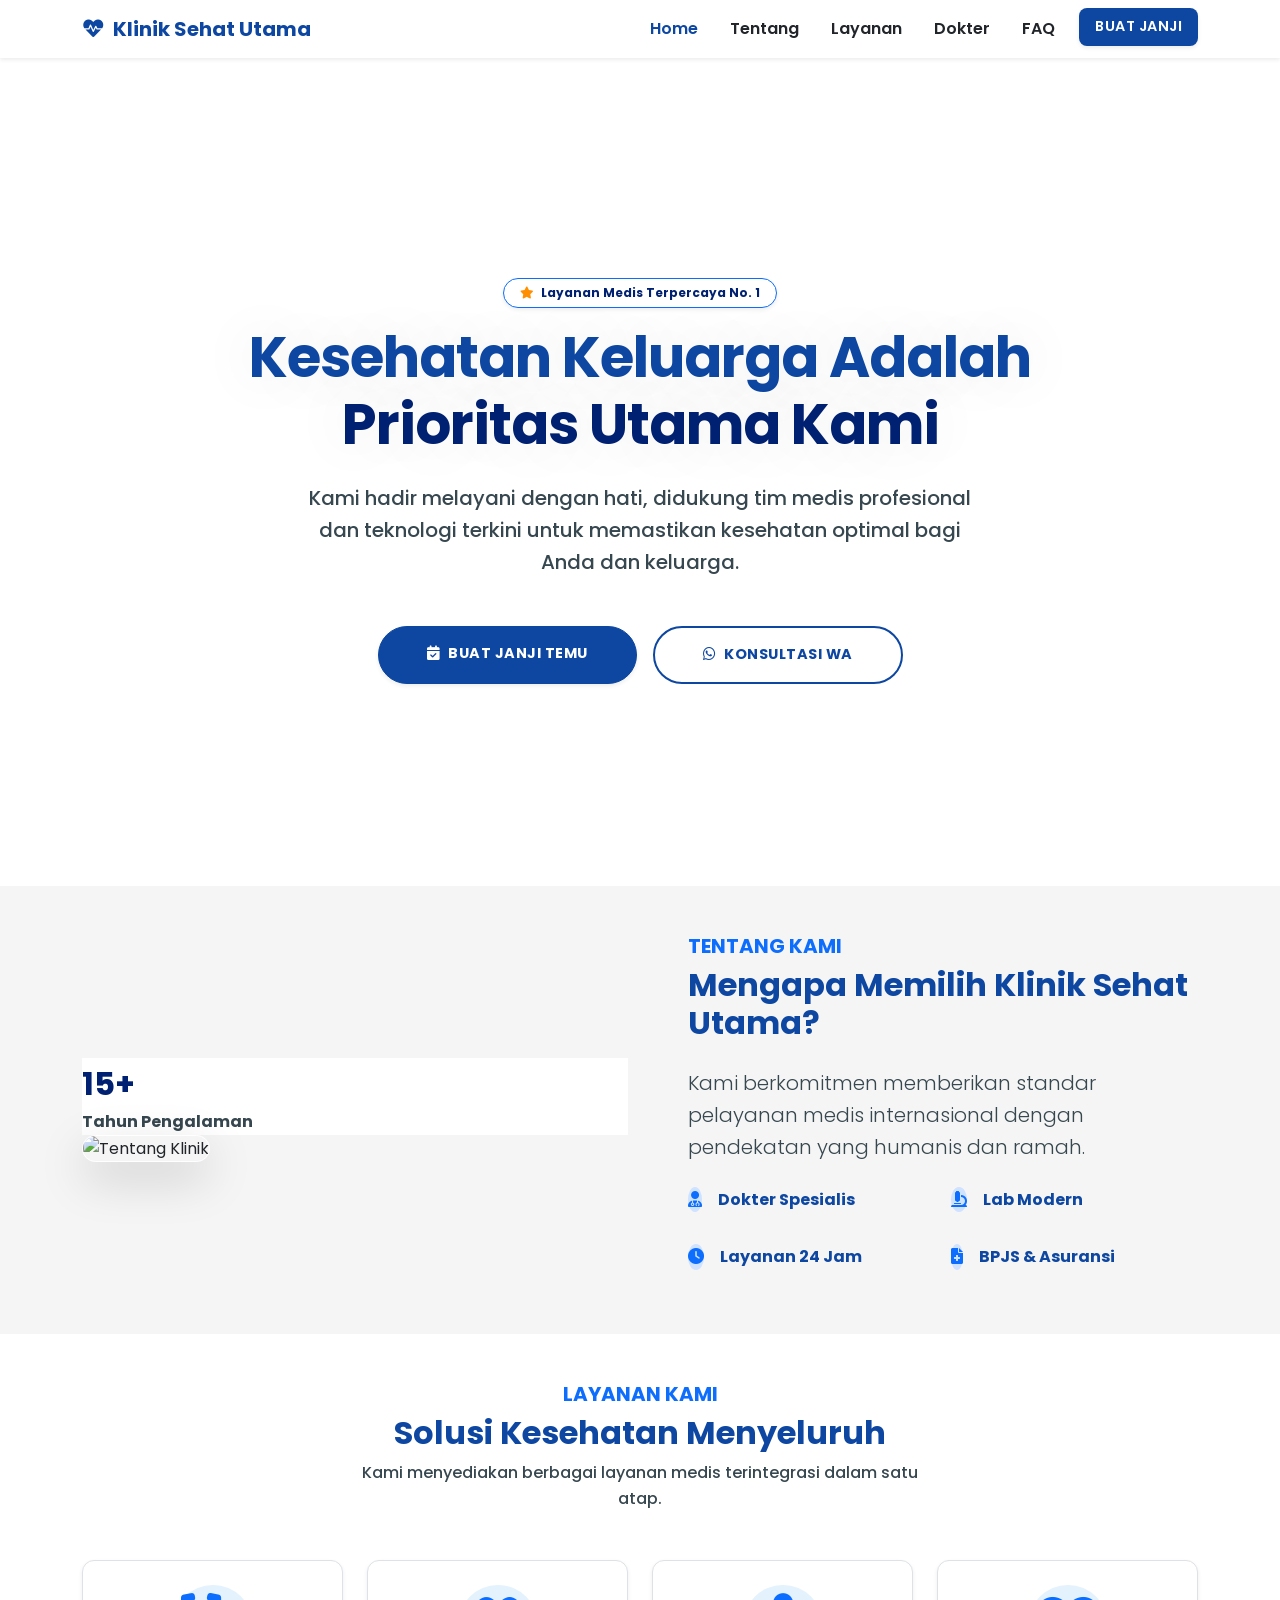
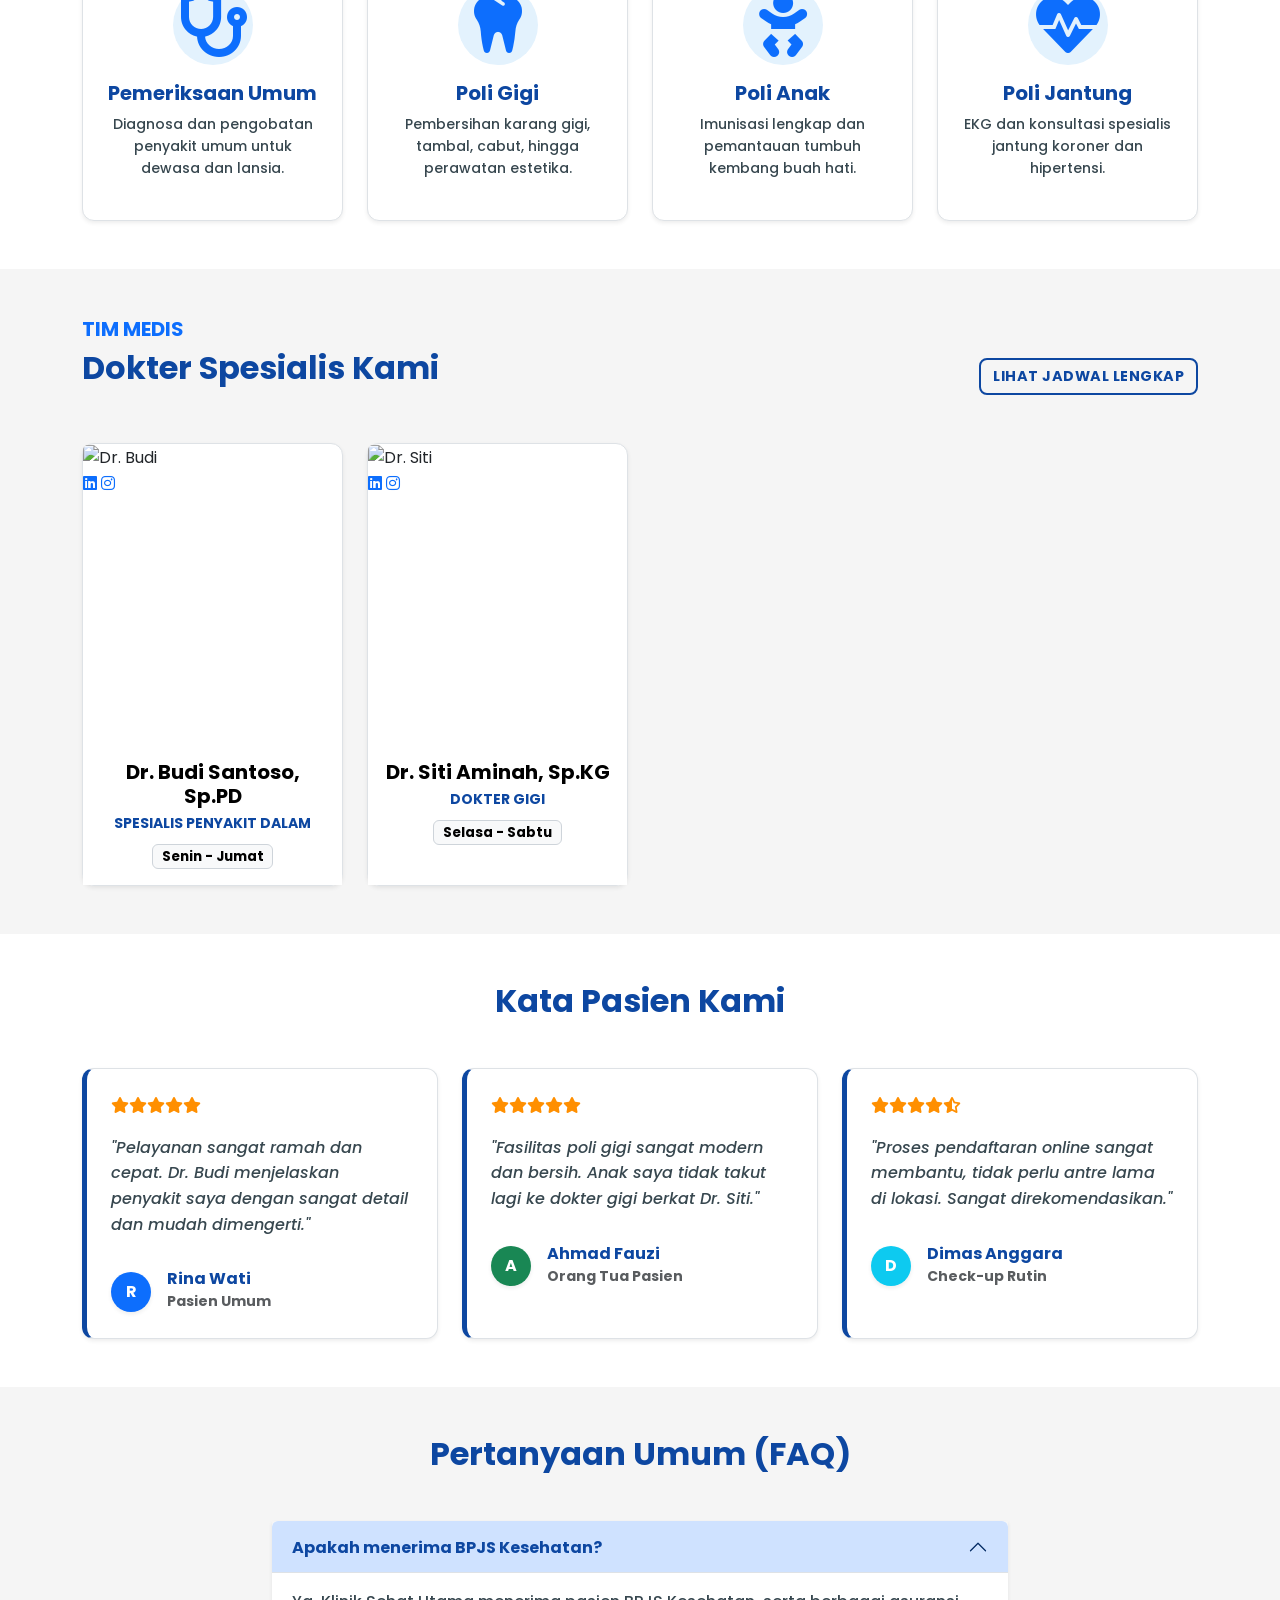
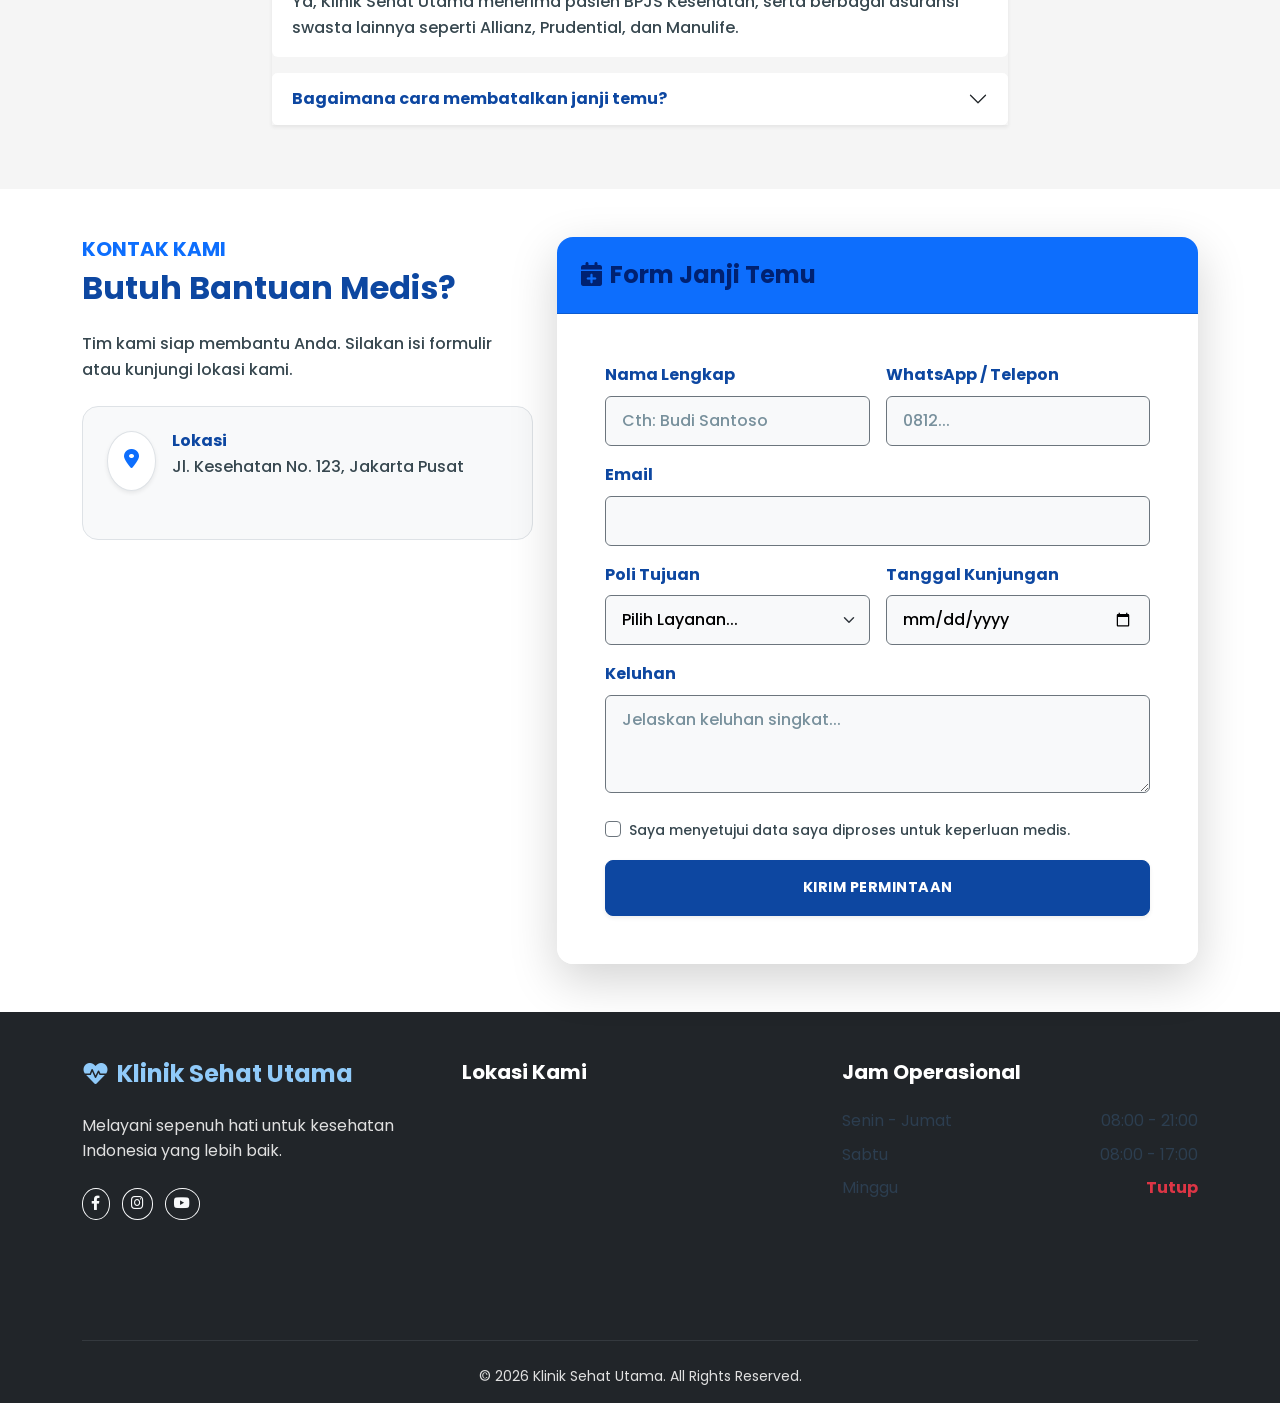
==== commit 3fbf50ff: "fix font colour" ====
--- a/index.html
+++ b/index.html
@@ -8,6 +8,7 @@
     
     <link href="https://cdn.jsdelivr.net/npm/bootstrap@5.3.0/dist/css/bootstrap.min.css" rel="stylesheet">
     <link rel="stylesheet" href="https://cdnjs.cloudflare.com/ajax/libs/font-awesome/6.0.0/css/all.min.css">
+    <link href="https://fonts.googleapis.com/css2?family=Poppins:wght@400;500;600;700&display=swap" rel="stylesheet">
     
     <link rel="stylesheet" href="styless.css">
     <link rel="icon" type="image/x-icon" href="favicon.ico">
@@ -19,13 +20,13 @@
             <div class="spinner-border text-primary" style="width: 3rem; height: 3rem;" role="status">
                 <span class="visually-hidden">Loading...</span>
             </div>
-            <p class="mt-3 fw-bold text-primary">Memuat Halaman...</p>
+            <p class="mt-3 fw-bold text-dark-blue">Memuat Halaman...</p>
         </div>
     </div>
 
     <nav class="navbar navbar-expand-lg navbar-light bg-white shadow-sm fixed-top">
         <div class="container">
-            <a class="navbar-brand fw-bold text-primary" href="#">
+            <a class="navbar-brand fw-bold text-primary-dark" href="#">
                 <i class="fas fa-heartbeat me-2"></i>Klinik Sehat Utama
             </a>
             <button class="navbar-toggler" type="button" data-bs-toggle="collapse" data-bs-target="#navbarNav">
@@ -46,38 +47,38 @@
 
     <section id="home" class="hero-section d-flex align-items-center">
         <div class="container text-center fade-in">
-            <span class="badge bg-light text-primary mb-3 px-3 py-2 rounded-pill shadow-sm">
-                <i class="fas fa-star me-1"></i> Layanan Medis Terpercaya No. 1
+            <span class="badge bg-white text-primary-dark mb-3 px-3 py-2 rounded-pill shadow-sm border border-primary">
+                <i class="fas fa-star me-1 text-warning"></i> Layanan Medis Terpercaya No. 1
             </span>
-            <h1 class="display-4 fw-bold text-dark mb-4 hero-title">Kesehatan Keluarga Adalah<br><span class="text-primary">Prioritas Utama Kami</span></h1>
-            <p class="lead text-secondary mb-5 fs-5 mx-auto" style="max-width: 700px;">
+            <h1 class="display-4 fw-bold text-dark-blue mb-4 hero-title text-shadow-sm">Kesehatan Keluarga Adalah<br><span class="text-primary-dark">Prioritas Utama Kami</span></h1>
+            <p class="lead text-dark-grey mb-5 fs-5 mx-auto fw-medium" style="max-width: 700px;">
                 Kami hadir melayani dengan hati, didukung tim medis profesional dan teknologi terkini untuk memastikan kesehatan optimal bagi Anda dan keluarga.
             </p>
             <div class="d-flex flex-column flex-md-row justify-content-center gap-3">
-                <a href="#contact" class="btn btn-primary btn-lg px-5 py-3 shadow-sm rounded-pill hover-top">
+                <a href="#contact" class="btn btn-primary btn-lg px-5 py-3 shadow-sm rounded-pill hover-top fw-bold">
                     <i class="fas fa-calendar-check me-2"></i>Buat Janji Temu
                 </a>
-                <a href="https://wa.me/6281234567890" target="_blank" class="btn btn-outline-primary btn-lg px-5 py-3 rounded-pill hover-top">
+                <a href="https://wa.me/6281234567890" target="_blank" class="btn btn-outline-primary btn-lg px-5 py-3 rounded-pill hover-top fw-bold bg-white">
                     <i class="fab fa-whatsapp me-2"></i>Konsultasi WA
                 </a>
             </div>
         </div>
     </section>
 
-    <section id="about" class="py-5 bg-light">
+    <section id="about" class="py-5 bg-light-grey">
         <div class="container">
             <div class="row align-items-center">
                 <div class="col-lg-6 mb-4 mb-lg-0 position-relative">
-                    <div class="experience-badge">
-                        <span class="fw-bold fs-2">15+</span><br>Tahun Pengalaman
+                    <div class="experience-badge bg-white">
+                        <span class="fw-bold fs-2 text-primary-dark">15+</span><br><span class="text-dark-grey fw-bold">Tahun Pengalaman</span>
                     </div>
                     <img src="https://images.unsplash.com/photo-1516549655669-dfcd871a6c3a?ixlib=rb-4.0.3&auto=format&fit=crop&w=800&q=80" 
-                         alt="Tentang Klinik" class="img-fluid rounded-4 shadow-lg">
+                         alt="Tentang Klinik" class="img-fluid rounded-4 shadow-lg border border-white">
                 </div>
                 <div class="col-lg-6 ps-lg-5">
                     <h5 class="text-primary fw-bold text-uppercase ls-1">Tentang Kami</h5>
-                    <h2 class="fw-bold mb-4">Mengapa Memilih Klinik Sehat Utama?</h2>
-                    <p class="lead mb-4 text-muted">Kami berkomitmen memberikan standar pelayanan medis internasional dengan pendekatan yang humanis dan ramah.</p>
+                    <h2 class="fw-bold mb-4 text-dark-blue">Mengapa Memilih Klinik Sehat Utama?</h2>
+                    <p class="lead mb-4 text-dark-grey">Kami berkomitmen memberikan standar pelayanan medis internasional dengan pendekatan yang humanis dan ramah.</p>
                     
                     <div class="row g-3">
                         <div class="col-md-6">
@@ -85,7 +86,7 @@
                                 <div class="icon-box bg-primary-subtle text-primary rounded-circle me-3">
                                     <i class="fas fa-user-md"></i>
                                 </div>
-                                <span class="fw-semibold">Dokter Spesialis</span>
+                                <span class="fw-bold text-dark-blue">Dokter Spesialis</span>
                             </div>
                         </div>
                         <div class="col-md-6">
@@ -93,7 +94,7 @@
                                 <div class="icon-box bg-primary-subtle text-primary rounded-circle me-3">
                                     <i class="fas fa-microscope"></i>
                                 </div>
-                                <span class="fw-semibold">Lab Modern</span>
+                                <span class="fw-bold text-dark-blue">Lab Modern</span>
                             </div>
                         </div>
                         <div class="col-md-6">
@@ -101,7 +102,7 @@
                                 <div class="icon-box bg-primary-subtle text-primary rounded-circle me-3">
                                     <i class="fas fa-clock"></i>
                                 </div>
-                                <span class="fw-semibold">Layanan 24 Jam</span>
+                                <span class="fw-bold text-dark-blue">Layanan 24 Jam</span>
                             </div>
                         </div>
                         <div class="col-md-6">
@@ -109,7 +110,7 @@
                                 <div class="icon-box bg-primary-subtle text-primary rounded-circle me-3">
                                     <i class="fas fa-file-medical"></i>
                                 </div>
-                                <span class="fw-semibold">BPJS & Asuransi</span>
+                                <span class="fw-bold text-dark-blue">BPJS & Asuransi</span>
                             </div>
                         </div>
                     </div>
@@ -122,64 +123,64 @@
         <div class="container">
             <div class="text-center mb-5 mx-auto" style="max-width: 600px;">
                 <h5 class="text-primary fw-bold text-uppercase">Layanan Kami</h5>
-                <h2 class="fw-bold">Solusi Kesehatan Menyeluruh</h2>
-                <p class="text-muted">Kami menyediakan berbagai layanan medis terintegrasi dalam satu atap.</p>
+                <h2 class="fw-bold text-dark-blue">Solusi Kesehatan Menyeluruh</h2>
+                <p class="text-dark-grey fw-medium">Kami menyediakan berbagai layanan medis terintegrasi dalam satu atap.</p>
             </div>
             
             <div class="row g-4">
                 <div class="col-md-6 col-lg-3">
-                    <div class="card h-100 border-0 shadow-sm service-card p-4 text-center">
+                    <div class="card h-100 border shadow-sm service-card p-4 text-center">
                         <div class="service-icon mb-3 mx-auto bg-blue-100 text-primary">
                             <i class="fas fa-stethoscope fa-2x"></i>
                         </div>
-                        <h4 class="h5 fw-bold mb-2">Pemeriksaan Umum</h4>
-                        <p class="text-muted small">Diagnosa dan pengobatan penyakit umum untuk dewasa dan lansia.</p>
-                    </div>
-                </div>
-                <div class="col-md-6 col-lg-3">
-                    <div class="card h-100 border-0 shadow-sm service-card p-4 text-center">
+                        <h4 class="h5 fw-bold mb-2 text-dark-blue">Pemeriksaan Umum</h4>
+                        <p class="text-dark-grey small fw-medium">Diagnosa dan pengobatan penyakit umum untuk dewasa dan lansia.</p>
+                    </div>
+                </div>
+                <div class="col-md-6 col-lg-3">
+                    <div class="card h-100 border shadow-sm service-card p-4 text-center">
                         <div class="service-icon mb-3 mx-auto bg-blue-100 text-primary">
                             <i class="fas fa-tooth fa-2x"></i>
                         </div>
-                        <h4 class="h5 fw-bold mb-2">Poli Gigi</h4>
-                        <p class="text-muted small">Pembersihan karang gigi, tambal, cabut, hingga perawatan estetika.</p>
-                    </div>
-                </div>
-                <div class="col-md-6 col-lg-3">
-                    <div class="card h-100 border-0 shadow-sm service-card p-4 text-center">
+                        <h4 class="h5 fw-bold mb-2 text-dark-blue">Poli Gigi</h4>
+                        <p class="text-dark-grey small fw-medium">Pembersihan karang gigi, tambal, cabut, hingga perawatan estetika.</p>
+                    </div>
+                </div>
+                <div class="col-md-6 col-lg-3">
+                    <div class="card h-100 border shadow-sm service-card p-4 text-center">
                         <div class="service-icon mb-3 mx-auto bg-blue-100 text-primary">
                             <i class="fas fa-baby fa-2x"></i>
                         </div>
-                        <h4 class="h5 fw-bold mb-2">Poli Anak</h4>
-                        <p class="text-muted small">Imunisasi lengkap dan pemantauan tumbuh kembang buah hati.</p>
-                    </div>
-                </div>
-                <div class="col-md-6 col-lg-3">
-                    <div class="card h-100 border-0 shadow-sm service-card p-4 text-center">
+                        <h4 class="h5 fw-bold mb-2 text-dark-blue">Poli Anak</h4>
+                        <p class="text-dark-grey small fw-medium">Imunisasi lengkap dan pemantauan tumbuh kembang buah hati.</p>
+                    </div>
+                </div>
+                <div class="col-md-6 col-lg-3">
+                    <div class="card h-100 border shadow-sm service-card p-4 text-center">
                         <div class="service-icon mb-3 mx-auto bg-blue-100 text-primary">
                             <i class="fas fa-heartbeat fa-2x"></i>
                         </div>
-                        <h4 class="h5 fw-bold mb-2">Poli Jantung</h4>
-                        <p class="text-muted small">EKG dan konsultasi spesialis jantung koroner dan hipertensi.</p>
-                    </div>
-                </div>
-            </div>
-        </div>
-    </section>
-
-    <section id="doctors" class="py-5 bg-light">
+                        <h4 class="h5 fw-bold mb-2 text-dark-blue">Poli Jantung</h4>
+                        <p class="text-dark-grey small fw-medium">EKG dan konsultasi spesialis jantung koroner dan hipertensi.</p>
+                    </div>
+                </div>
+            </div>
+        </div>
+    </section>
+
+    <section id="doctors" class="py-5 bg-light-grey">
         <div class="container">
             <div class="d-flex justify-content-between align-items-end mb-5">
                 <div>
                     <h5 class="text-primary fw-bold text-uppercase">Tim Medis</h5>
-                    <h2 class="fw-bold">Dokter Spesialis Kami</h2>
-                </div>
-                <a href="#contact" class="btn btn-outline-primary d-none d-md-block">Lihat Jadwal Lengkap</a>
+                    <h2 class="fw-bold text-dark-blue">Dokter Spesialis Kami</h2>
+                </div>
+                <a href="#contact" class="btn btn-outline-primary fw-bold d-none d-md-block">Lihat Jadwal Lengkap</a>
             </div>
 
             <div class="row g-4">
                 <div class="col-md-6 col-lg-3">
-                    <div class="card doctor-card h-100 border-0 shadow-sm">
+                    <div class="card doctor-card h-100 border shadow-sm">
                         <div class="card-img-wrapper">
                             <img src="https://images.unsplash.com/photo-1612349317150-e413f6a5b16d?ixlib=rb-4.0.3&auto=format&fit=crop&w=800&q=80" 
                                  class="card-img-top" alt="Dr. Budi">
@@ -188,15 +189,15 @@
                                 <a href="#"><i class="fab fa-instagram"></i></a>
                             </div>
                         </div>
-                        <div class="card-body text-center">
-                            <h5 class="card-title fw-bold mb-1">Dr. Budi Santoso, Sp.PD</h5>
-                            <p class="text-primary small fw-bold mb-2">SPESIALIS PENYAKIT DALAM</p>
-                            <span class="badge bg-light text-dark border">Senin - Jumat</span>
-                        </div>
-                    </div>
-                </div>
-                <div class="col-md-6 col-lg-3">
-                    <div class="card doctor-card h-100 border-0 shadow-sm">
+                        <div class="card-body text-center bg-white">
+                            <h5 class="card-title fw-bold mb-1 text-dark-blue">Dr. Budi Santoso, Sp.PD</h5>
+                            <p class="text-primary fw-bold small mb-2 text-uppercase">SPESIALIS PENYAKIT DALAM</p>
+                            <span class="badge bg-light text-dark border border-secondary">Senin - Jumat</span>
+                        </div>
+                    </div>
+                </div>
+                <div class="col-md-6 col-lg-3">
+                    <div class="card doctor-card h-100 border shadow-sm">
                         <div class="card-img-wrapper">
                             <img src="https://images.unsplash.com/photo-1559839734-2b71ea197ec2?ixlib=rb-4.0.3&auto=format&fit=crop&w=800&q=80" 
                                  class="card-img-top" alt="Dr. Siti">
@@ -205,100 +206,100 @@
                                 <a href="#"><i class="fab fa-instagram"></i></a>
                             </div>
                         </div>
-                        <div class="card-body text-center">
-                            <h5 class="card-title fw-bold mb-1">Dr. Siti Aminah, Sp.KG</h5>
-                            <p class="text-primary small fw-bold mb-2">DOKTER GIGI</p>
-                            <span class="badge bg-light text-dark border">Selasa - Sabtu</span>
-                        </div>
-                    </div>
-                </div>
-                </div>
+                        <div class="card-body text-center bg-white">
+                            <h5 class="card-title fw-bold mb-1 text-dark-blue">Dr. Siti Aminah, Sp.KG</h5>
+                            <p class="text-primary fw-bold small mb-2 text-uppercase">DOKTER GIGI</p>
+                            <span class="badge bg-light text-dark border border-secondary">Selasa - Sabtu</span>
+                        </div>
+                    </div>
+                </div>
+            </div>
         </div>
     </section>
 
     <section id="testimonials" class="py-5">
         <div class="container">
             <div class="text-center mb-5">
-                <h2 class="fw-bold">Kata Pasien Kami</h2>
+                <h2 class="fw-bold text-dark-blue">Kata Pasien Kami</h2>
             </div>
             <div class="row g-4">
                 <div class="col-md-4">
-                    <div class="card h-100 border-0 shadow-sm p-4 bg-light">
+                    <div class="card h-100 border shadow-sm p-4 bg-white testimonial-card">
                         <div class="mb-3 text-warning">
                             <i class="fas fa-star"></i><i class="fas fa-star"></i><i class="fas fa-star"></i><i class="fas fa-star"></i><i class="fas fa-star"></i>
                         </div>
-                        <p class="fst-italic">"Pelayanan sangat ramah dan cepat. Dr. Budi menjelaskan penyakit saya dengan sangat detail dan mudah dimengerti."</p>
+                        <p class="fst-italic text-dark-grey fw-medium">"Pelayanan sangat ramah dan cepat. Dr. Budi menjelaskan penyakit saya dengan sangat detail dan mudah dimengerti."</p>
                         <div class="d-flex align-items-center mt-3">
-                            <div class="bg-primary text-white rounded-circle d-flex align-items-center justify-content-center fw-bold" style="width: 40px; height: 40px;">R</div>
+                            <div class="bg-primary text-white rounded-circle d-flex align-items-center justify-content-center fw-bold shadow-sm" style="width: 40px; height: 40px;">R</div>
                             <div class="ms-3">
-                                <h6 class="mb-0 fw-bold">Rina Wati</h6>
-                                <small class="text-muted">Pasien Umum</small>
+                                <h6 class="mb-0 fw-bold text-dark-blue">Rina Wati</h6>
+                                <small class="text-muted fw-bold">Pasien Umum</small>
                             </div>
                         </div>
                     </div>
                 </div>
                 <div class="col-md-4">
-                    <div class="card h-100 border-0 shadow-sm p-4 bg-light">
+                    <div class="card h-100 border shadow-sm p-4 bg-white testimonial-card">
                         <div class="mb-3 text-warning">
                             <i class="fas fa-star"></i><i class="fas fa-star"></i><i class="fas fa-star"></i><i class="fas fa-star"></i><i class="fas fa-star"></i>
                         </div>
-                        <p class="fst-italic">"Fasilitas poli gigi sangat modern dan bersih. Anak saya tidak takut lagi ke dokter gigi berkat Dr. Siti."</p>
+                        <p class="fst-italic text-dark-grey fw-medium">"Fasilitas poli gigi sangat modern dan bersih. Anak saya tidak takut lagi ke dokter gigi berkat Dr. Siti."</p>
                         <div class="d-flex align-items-center mt-3">
-                            <div class="bg-success text-white rounded-circle d-flex align-items-center justify-content-center fw-bold" style="width: 40px; height: 40px;">A</div>
+                            <div class="bg-success text-white rounded-circle d-flex align-items-center justify-content-center fw-bold shadow-sm" style="width: 40px; height: 40px;">A</div>
                             <div class="ms-3">
-                                <h6 class="mb-0 fw-bold">Ahmad Fauzi</h6>
-                                <small class="text-muted">Orang Tua Pasien</small>
+                                <h6 class="mb-0 fw-bold text-dark-blue">Ahmad Fauzi</h6>
+                                <small class="text-muted fw-bold">Orang Tua Pasien</small>
                             </div>
                         </div>
                     </div>
                 </div>
                  <div class="col-md-4">
-                    <div class="card h-100 border-0 shadow-sm p-4 bg-light">
+                    <div class="card h-100 border shadow-sm p-4 bg-white testimonial-card">
                         <div class="mb-3 text-warning">
                             <i class="fas fa-star"></i><i class="fas fa-star"></i><i class="fas fa-star"></i><i class="fas fa-star"></i><i class="fas fa-star-half-alt"></i>
                         </div>
-                        <p class="fst-italic">"Proses pendaftaran online sangat membantu, tidak perlu antre lama di lokasi. Sangat direkomendasikan."</p>
+                        <p class="fst-italic text-dark-grey fw-medium">"Proses pendaftaran online sangat membantu, tidak perlu antre lama di lokasi. Sangat direkomendasikan."</p>
                         <div class="d-flex align-items-center mt-3">
-                            <div class="bg-info text-white rounded-circle d-flex align-items-center justify-content-center fw-bold" style="width: 40px; height: 40px;">D</div>
+                            <div class="bg-info text-white rounded-circle d-flex align-items-center justify-content-center fw-bold shadow-sm" style="width: 40px; height: 40px;">D</div>
                             <div class="ms-3">
-                                <h6 class="mb-0 fw-bold">Dimas Anggara</h6>
-                                <small class="text-muted">Check-up Rutin</small>
-                            </div>
-                        </div>
-                    </div>
-                </div>
-            </div>
-        </div>
-    </section>
-
-    <section id="faq" class="py-5 bg-light">
+                                <h6 class="mb-0 fw-bold text-dark-blue">Dimas Anggara</h6>
+                                <small class="text-muted fw-bold">Check-up Rutin</small>
+                            </div>
+                        </div>
+                    </div>
+                </div>
+            </div>
+        </div>
+    </section>
+
+    <section id="faq" class="py-5 bg-light-grey">
         <div class="container">
             <div class="row justify-content-center">
                 <div class="col-lg-8">
                     <div class="text-center mb-5">
-                        <h2 class="fw-bold">Pertanyaan Umum (FAQ)</h2>
+                        <h2 class="fw-bold text-dark-blue">Pertanyaan Umum (FAQ)</h2>
                     </div>
                     <div class="accordion shadow-sm" id="accordionFAQ">
                         <div class="accordion-item border-0 mb-3 rounded overflow-hidden">
                             <h2 class="accordion-header">
-                                <button class="accordion-button" type="button" data-bs-toggle="collapse" data-bs-target="#collapseOne">
+                                <button class="accordion-button fw-bold text-dark-blue" type="button" data-bs-toggle="collapse" data-bs-target="#collapseOne">
                                     Apakah menerima BPJS Kesehatan?
                                 </button>
                             </h2>
                             <div id="collapseOne" class="accordion-collapse collapse show" data-bs-parent="#accordionFAQ">
-                                <div class="accordion-body">
+                                <div class="accordion-body text-dark-grey fw-medium">
                                     Ya, Klinik Sehat Utama menerima pasien BPJS Kesehatan, serta berbagai asuransi swasta lainnya seperti Allianz, Prudential, dan Manulife.
                                 </div>
                             </div>
                         </div>
                         <div class="accordion-item border-0 mb-3 rounded overflow-hidden">
                             <h2 class="accordion-header">
-                                <button class="accordion-button collapsed" type="button" data-bs-toggle="collapse" data-bs-target="#collapseTwo">
+                                <button class="accordion-button collapsed fw-bold text-dark-blue" type="button" data-bs-toggle="collapse" data-bs-target="#collapseTwo">
                                     Bagaimana cara membatalkan janji temu?
                                 </button>
                             </h2>
                             <div id="collapseTwo" class="accordion-collapse collapse" data-bs-parent="#accordionFAQ">
-                                <div class="accordion-body">
+                                <div class="accordion-body text-dark-grey fw-medium">
                                     Anda dapat menghubungi nomor WhatsApp admin kami minimal 3 jam sebelum jadwal kunjungan untuk melakukan pembatalan atau penjadwalan ulang.
                                 </div>
                             </div>
@@ -314,20 +315,20 @@
             <div class="row">
                 <div class="col-lg-5 mb-5 mb-lg-0">
                     <h5 class="text-primary fw-bold text-uppercase">Kontak Kami</h5>
-                    <h2 class="fw-bold mb-4">Butuh Bantuan Medis?</h2>
-                    <p class="mb-4 text-muted">Tim kami siap membantu Anda. Silakan isi formulir atau kunjungi lokasi kami.</p>
+                    <h2 class="fw-bold mb-4 text-dark-blue">Butuh Bantuan Medis?</h2>
+                    <p class="mb-4 text-dark-grey fw-medium">Tim kami siap membantu Anda. Silakan isi formulir atau kunjungi lokasi kami.</p>
                     
-                    <div class="contact-info bg-light p-4 rounded-4">
+                    <div class="contact-info bg-light p-4 rounded-4 border">
                         <div class="d-flex align-items-start mb-4">
-                            <div class="icon-box bg-white text-primary rounded-circle shadow-sm me-3 p-3">
+                            <div class="icon-box bg-white text-primary rounded-circle shadow-sm me-3 p-3 border">
                                 <i class="fas fa-map-marker-alt fs-5"></i>
                             </div>
                             <div>
-                                <h6 class="fw-bold mb-1">Lokasi</h6>
-                                <p class="text-muted mb-0">Jl. Kesehatan No. 123, Jakarta Pusat</p>
-                            </div>
-                        </div>
-                        </div>
+                                <h6 class="fw-bold mb-1 text-dark-blue">Lokasi</h6>
+                                <p class="text-dark-grey mb-0 fw-medium">Jl. Kesehatan No. 123, Jakarta Pusat</p>
+                            </div>
+                        </div>
+                    </div>
                 </div>
 
                 <div class="col-lg-7">
@@ -335,27 +336,27 @@
                         <div class="card-header bg-primary text-white py-4 px-4">
                             <h4 class="mb-0 fw-bold"><i class="fas fa-calendar-plus me-2"></i>Form Janji Temu</h4>
                         </div>
-                        <div class="card-body p-4 p-lg-5">
+                        <div class="card-body p-4 p-lg-5 bg-white">
                             <form id="appointmentForm">
                                 <div class="row g-3">
                                     <div class="col-md-6">
-                                        <label for="name" class="form-label fw-semibold">Nama Lengkap</label>
-                                        <input type="text" class="form-control bg-light" id="name" required placeholder="Cth: Budi Santoso">
-                                        <div class="invalid-feedback" id="nameError"></div>
+                                        <label for="name" class="form-label fw-bold text-dark-blue">Nama Lengkap</label>
+                                        <input type="text" class="form-control bg-light border-secondary" id="name" required placeholder="Cth: Budi Santoso">
+                                        <div class="invalid-feedback fw-bold"></div>
                                     </div>
                                     <div class="col-md-6">
-                                        <label for="phone" class="form-label fw-semibold">WhatsApp / Telepon</label>
-                                        <input type="tel" class="form-control bg-light" id="phone" required placeholder="0812...">
-                                        <div class="invalid-feedback" id="phoneError"></div>
+                                        <label for="phone" class="form-label fw-bold text-dark-blue">WhatsApp / Telepon</label>
+                                        <input type="tel" class="form-control bg-light border-secondary" id="phone" required placeholder="0812...">
+                                        <div class="invalid-feedback fw-bold"></div>
                                     </div>
                                     <div class="col-12">
-                                        <label for="email" class="form-label fw-semibold">Email</label>
-                                        <input type="email" class="form-control bg-light" id="email" required>
-                                        <div class="invalid-feedback" id="emailError"></div>
+                                        <label for="email" class="form-label fw-bold text-dark-blue">Email</label>
+                                        <input type="email" class="form-control bg-light border-secondary" id="email" required>
+                                        <div class="invalid-feedback fw-bold"></div>
                                     </div>
                                     <div class="col-md-6">
-                                        <label for="service" class="form-label fw-semibold">Poli Tujuan</label>
-                                        <select class="form-select bg-light" id="service" required>
+                                        <label for="service" class="form-label fw-bold text-dark-blue">Poli Tujuan</label>
+                                        <select class="form-select bg-light border-secondary" id="service" required>
                                             <option value="">Pilih Layanan...</option>
                                             <option value="umum">Pemeriksaan Umum</option>
                                             <option value="gigi">Poli Gigi</option>
@@ -364,17 +365,17 @@
                                         </select>
                                     </div>
                                     <div class="col-md-6">
-                                        <label for="date" class="form-label fw-semibold">Tanggal Kunjungan</label>
-                                        <input type="date" class="form-control bg-light" id="date" required>
+                                        <label for="date" class="form-label fw-bold text-dark-blue">Tanggal Kunjungan</label>
+                                        <input type="date" class="form-control bg-light border-secondary" id="date" required>
                                     </div>
                                     <div class="col-12">
-                                        <label for="message" class="form-label fw-semibold">Keluhan</label>
-                                        <textarea class="form-control bg-light" id="message" rows="3" placeholder="Jelaskan keluhan singkat..."></textarea>
+                                        <label for="message" class="form-label fw-bold text-dark-blue">Keluhan</label>
+                                        <textarea class="form-control bg-light border-secondary" id="message" rows="3" placeholder="Jelaskan keluhan singkat..."></textarea>
                                     </div>
                                     <div class="col-12 mt-4">
                                         <div class="form-check">
-                                            <input class="form-check-input" type="checkbox" id="terms" required>
-                                            <label class="form-check-label small text-muted" for="terms">
+                                            <input class="form-check-input border-secondary" type="checkbox" id="terms" required>
+                                            <label class="form-check-label small text-dark-grey fw-medium" for="terms">
                                                 Saya menyetujui data saya diproses untuk keperluan medis.
                                             </label>
                                         </div>
@@ -386,8 +387,8 @@
                                     </div>
                                 </div>
                             </form>
-                            <div class="alert alert-success mt-3 d-none rounded-3" id="successMessage"></div>
-                            <div class="alert alert-danger mt-3 d-none rounded-3" id="errorMessage"></div>
+                            <div class="alert alert-success mt-3 d-none rounded-3 fw-bold border-success text-success" id="successMessage"></div>
+                            <div class="alert alert-danger mt-3 d-none rounded-3 fw-bold border-danger text-danger" id="errorMessage"></div>
                         </div>
                     </div>
                 </div>
@@ -399,8 +400,8 @@
         <div class="container">
             <div class="row g-4">
                 <div class="col-lg-4">
-                    <h4 class="fw-bold mb-4 text-primary"><i class="fas fa-heartbeat me-2"></i>Klinik Sehat Utama</h4>
-                    <p class="text-secondary">Melayani sepenuh hati untuk kesehatan Indonesia yang lebih baik.</p>
+                    <h4 class="fw-bold mb-4 text-primary-light"><i class="fas fa-heartbeat me-2"></i>Klinik Sehat Utama</h4>
+                    <p class="text-light-grey">Melayani sepenuh hati untuk kesehatan Indonesia yang lebih baik.</p>
                     <div class="social-links mt-4">
                         <a href="#" class="btn btn-outline-light btn-sm rounded-circle me-2"><i class="fab fa-facebook-f"></i></a>
                         <a href="#" class="btn btn-outline-light btn-sm rounded-circle me-2"><i class="fab fa-instagram"></i></a>
@@ -408,24 +409,24 @@
                     </div>
                 </div>
                 <div class="col-lg-4">
-                    <h5 class="fw-bold mb-4">Lokasi Kami</h5>
+                    <h5 class="fw-bold mb-4 text-white">Lokasi Kami</h5>
                     <iframe 
                         src="https://www.google.com/maps/embed?pb=!1m18!1m12!1m3!1d3966.452631582967!2d106.81938931476897!3d-6.189568995518987!2m3!1f0!2f0!3f0!3m2!1i1024!2i768!4f13.1!3m3!1m2!1s0x2e69f42c6762391f%3A0x6787652750666066!2sMonas!5e0!3m2!1sid!2sid!4v1647833000000!5m2!1sid!2sid" 
                         width="100%" height="200" style="border:0; border-radius: 10px;" allowfullscreen="" loading="lazy">
                     </iframe>
                 </div>
                 <div class="col-lg-4">
-                    <h5 class="fw-bold mb-4">Jam Operasional</h5>
-                    <ul class="list-unstyled text-secondary">
+                    <h5 class="fw-bold mb-4 text-white">Jam Operasional</h5>
+                    <ul class="list-unstyled text-light-grey">
                         <li class="d-flex justify-content-between mb-2"><span>Senin - Jumat</span> <span>08:00 - 21:00</span></li>
                         <li class="d-flex justify-content-between mb-2"><span>Sabtu</span> <span>08:00 - 17:00</span></li>
-                        <li class="d-flex justify-content-between"><span>Minggu</span> <span class="text-danger">Tutup</span></li>
+                        <li class="d-flex justify-content-between"><span>Minggu</span> <span class="text-danger fw-bold">Tutup</span></li>
                     </ul>
                 </div>
             </div>
             <hr class="my-4 border-secondary">
-            <div class="text-center text-secondary small">
-                &copy; <span id="year"></span> Klinik Sehat Utama. All Rights Reserved.
+            <div class="text-center text-light-grey small">
+                © <span id="year"></span> Klinik Sehat Utama. All Rights Reserved.
             </div>
         </div>
     </footer>
--- a/styless.css
+++ b/styless.css
@@ -1,225 +1,155 @@
-/* --- CSS VARIABLES UNTUK KEMUDAHAN TEMA --- */
+/* ==========================================================================
+   KLINIK SEHAT UTAMA - HIGH CONTRAST STYLESHEET
+   Fixed for visibility, contrast, and font sharpness
+   ========================================================================== */
+
 :root {
-    --primary-color: #0d6efd;
-    --primary-dark: #0b5ed7;
-    --secondary-color: #6c757d;
-    --success-color: #198754;
-    --warning-color: #ffc107;
-    --danger-color: #dc3545;
-    --dark-color: #212529;
-    --light-color: #f8f9fa;
-    --light-gray: #e9ecef;
-    --transition-speed: 0.3s;
-    --shadow-sm: 0 .125rem .25rem rgba(0,0,0,.075);
-    --shadow-md: 0 .5rem 1rem rgba(0,0,0,.15);
-    --shadow-lg: 0 1rem 3rem rgba(0,0,0,.175);
-    --border-radius: 12px;
-}
-
+    /* Primary Colors - Darker for better contrast */
+    --primary-color: #0d47a1; /* Deep Blue instead of standard blue */
+    --primary-light: #42a5f5;
+    --primary-dark: #002171;
+    
+    /* Text Colors - High Contrast */
+    --text-main: #212529; /* Almost black */
+    --text-secondary: #455a64; /* Dark Slate Grey */
+    --text-muted: #607d8b;
+    
+    /* Functional Colors */
+    --success-color: #1b5e20;
+    --warning-color: #ff6f00; /* Darker orange */
+    --danger-color: #b71c1c;
+    
+    /* Backgrounds */
+    --bg-light: #f8f9fa;
+    --bg-white: #ffffff;
+    --border-color: #dee2e6;
+    
+    /* Effects */
+    --shadow-sm: 0 .125rem .25rem rgba(0,0,0,.15);
+    --shadow-md: 0 .5rem 1rem rgba(0,0,0,.2);
+    --shadow-lg: 0 1rem 3rem rgba(0,0,0,.25);
+    --transition: all 0.3s ease;
+}
+
+/* --- RESET & TYPOGRAPHY --- */
 * {
     margin: 0;
     padding: 0;
     box-sizing: border-box;
-}
-
-html {
-    scroll-behavior: smooth;
+    /* Crucial for font sharpness */
+    -webkit-font-smoothing: antialiased;
+    -moz-osx-font-smoothing: grayscale;
+    text-rendering: optimizeLegibility;
 }
 
 body {
     padding-top: 76px;
-    font-family: 'Segoe UI', system-ui, -apple-system, sans-serif;
-    overflow-x: hidden;
+    font-family: 'Poppins', 'Segoe UI', system-ui, sans-serif; /* Changed to Poppins for clarity */
+    color: var(--text-main);
+    background-color: #ffffff;
     line-height: 1.6;
-    color: var(--dark-color);
-    background-color: #ffffff;
-}
-
-/* --- TYPOGRAPHY --- */
+}
+
+/* Text Utilities for Contrast */
+.text-dark-blue { color: #0d47a1 !important; }
+.text-primary-dark { color: #002171 !important; }
+.text-dark-grey { color: #37474f !important; }
+.text-primary-light { color: #90caf9 !important; }
+.text-light-grey { color: #e0e0e0 !important; }
+
 h1, h2, h3, h4, h5, h6 {
     font-weight: 700;
-    line-height: 1.2;
-}
-
-.display-4 {
-    font-size: 3.5rem;
-    font-weight: 800;
-}
-
-.lead {
-    font-size: 1.25rem;
-    font-weight: 400;
-    opacity: 0.9;
-}
-
-.text-muted {
-    color: var(--secondary-color) !important;
-}
-
-/* --- NAVBAR ENHANCEMENTS --- */
+    color: var(--primary-dark);
+}
+
+.fw-medium { font-weight: 500 !important; }
+.fw-bold { font-weight: 700 !important; }
+
+/* --- NAVBAR --- */
 .navbar {
     background-color: rgba(255, 255, 255, 0.98) !important;
     backdrop-filter: blur(10px);
     box-shadow: var(--shadow-sm);
-    transition: all var(--transition-speed) ease;
-}
-
-.navbar.scrolled {
-    padding-top: 0.5rem;
-    padding-bottom: 0.5rem;
-    box-shadow: var(--shadow-md);
 }
 
 .navbar-brand {
-    font-size: 1.5rem;
-    font-weight: 700;
+    color: var(--primary-color) !important;
+    font-weight: 800;
 }
 
 .nav-link {
-    font-weight: 500;
+    color: var(--text-main) !important; /* Dark text for links */
+    font-weight: 600 !important;
     padding: 0.5rem 1rem !important;
-    transition: all var(--transition-speed);
-    position: relative;
-}
-
-.nav-link:hover {
+    transition: var(--transition);
+}
+
+.nav-link:hover, .nav-link.active {
     color: var(--primary-color) !important;
-}
-
-.nav-link.active {
-    color: var(--primary-color) !important;
-    font-weight: 600;
-}
-
-.nav-link.active::after {
-    content: '';
-    position: absolute;
-    bottom: 0;
-    left: 1rem;
-    right: 1rem;
-    height: 3px;
-    background-color: var(--primary-color);
-    border-radius: 3px 3px 0 0;
 }
 
 /* --- HERO SECTION --- */
 .hero-section {
-    background: linear-gradient(rgba(255, 255, 255, 0.95), rgba(255, 255, 255, 0.85)),
+    background: linear-gradient(rgba(255, 255, 255, 0.9), rgba(255, 255, 255, 0.8)),
                 url('https://images.unsplash.com/photo-1519494026892-80bbd2d6fd0d?ixlib=rb-4.0.3&auto=format&fit=crop&w=1920&q=80') center/cover;
     min-height: 90vh;
-    display: flex;
-    align-items: center;
+    padding: 80px 0;
     position: relative;
-    padding: 80px 0;
-}
-
-.hero-section::before {
-    content: '';
-    position: absolute;
-    top: 0;
-    left: 0;
-    right: 0;
-    bottom: 0;
-    background: linear-gradient(135deg, 
-                rgba(13, 110, 253, 0.1) 0%, 
-                rgba(255, 255, 255, 0.95) 100%);
-    z-index: 1;
-}
-
-.hero-section .container {
-    position: relative;
-    z-index: 2;
-}
-
-.hero-title {
-    letter-spacing: -0.5px;
+}
+
+/* Text Shadow for better readability over images */
+.text-shadow-sm {
+    text-shadow: 0 1px 2px rgba(255,255,255,0.8), 0 0 1em rgba(0,0,0,0.1);
+}
+
+.display-4 {
     font-weight: 800;
-    margin-bottom: 1.5rem;
-}
-
-.hero-badge {
-    display: inline-block;
-    background: linear-gradient(135deg, var(--primary-color), #25d2f8);
-    color: white;
-    padding: 8px 20px;
-    border-radius: 50px;
+    letter-spacing: -1px;
+}
+
+/* --- BUTTONS --- */
+.btn {
+    border-radius: 8px;
     font-weight: 600;
-    box-shadow: var(--shadow-sm);
-    margin-bottom: 2rem;
-}
-
-/* --- BUTTON STYLES --- */
-.btn {
-    font-weight: 600;
-    transition: all var(--transition-speed) ease;
-    border: none;
-    border-radius: 8px;
+    letter-spacing: 0.5px;
+    text-transform: uppercase;
+    font-size: 0.9rem;
 }
 
 .btn-primary {
-    background: linear-gradient(135deg, var(--primary-color), var(--primary-dark));
-    border: none;
+    background-color: var(--primary-color);
+    border-color: var(--primary-color);
+    color: #fff !important;
+    box-shadow: 0 4px 6px rgba(13, 71, 161, 0.3);
 }
 
 .btn-primary:hover {
-    transform: translateY(-3px);
-    box-shadow: var(--shadow-md) !important;
+    background-color: var(--primary-dark);
+    border-color: var(--primary-dark);
+    transform: translateY(-2px);
+}
+
+.btn-outline-primary {
+    color: var(--primary-color);
+    border-color: var(--primary-color);
+    border-width: 2px;
 }
 
 .btn-outline-primary:hover {
-    transform: translateY(-3px);
-    box-shadow: var(--shadow-sm);
-}
-
-.btn-lg {
-    padding: 0.75rem 2rem;
-    font-size: 1.125rem;
-}
-
-.rounded-pill {
-    border-radius: 50rem !important;
-}
-
-/* --- COMPONENT UTILITIES --- */
-.hover-top {
-    transition: transform var(--transition-speed), box-shadow var(--transition-speed);
-}
-
-.hover-top:hover {
+    background-color: var(--primary-color);
+    color: white !important;
+}
+
+/* --- CARDS & SERVICES --- */
+.card {
+    border-radius: 12px;
+    border: 1px solid rgba(0,0,0,0.08);
+}
+
+.service-card:hover, .doctor-card:hover {
     transform: translateY(-5px);
-    box-shadow: var(--shadow-md) !important;
-}
-
-.icon-box {
-    width: 60px;
-    height: 60px;
-    display: inline-flex;
-    align-items: center;
-    justify-content: center;
-    font-size: 1.5rem;
-    border-radius: 12px;
-    flex-shrink: 0;
-}
-
-.icon-box.small {
-    width: 40px;
-    height: 40px;
-    font-size: 1rem;
-}
-
-/* --- SERVICE CARDS --- */
-.service-card {
-    transition: all var(--transition-speed) ease;
-    border-radius: var(--border-radius);
-    border: 1px solid var(--light-gray);
-    height: 100%;
-    overflow: hidden;
-}
-
-.service-card:hover {
-    transform: translateY(-10px);
     box-shadow: var(--shadow-lg) !important;
-    border-color: var(--primary-color) !important;
+    border-color: var(--primary-light) !important;
 }
 
 .service-icon {
@@ -229,495 +159,137 @@
     align-items: center;
     justify-content: center;
     border-radius: 50%;
-    background: linear-gradient(135deg, rgba(13, 110, 253, 0.1), rgba(37, 210, 248, 0.1));
-    color: var(--primary-color);
+    background-color: #e3f2fd; /* Light Blue background */
+    color: var(--primary-color); /* Dark Blue icon */
     font-size: 2rem;
     margin: 0 auto 1.5rem;
-    transition: all var(--transition-speed);
-}
-
-.service-card:hover .service-icon {
-    background: linear-gradient(135deg, var(--primary-color), #25d2f8);
-    color: white;
-    transform: scale(1.1);
 }
 
 /* --- DOCTOR CARDS --- */
-.doctor-card {
-    border-radius: var(--border-radius);
+.card-img-wrapper {
+    height: 300px;
     overflow: hidden;
-    transition: all var(--transition-speed);
-    border: 1px solid var(--light-gray);
-}
-
-.doctor-card:hover {
-    transform: translateY(-5px);
-    box-shadow: var(--shadow-lg) !important;
-    border-color: var(--primary-color);
-}
-
-.card-img-wrapper {
     position: relative;
-    overflow: hidden;
-    height: 280px;
 }
 
 .card-img-top {
     width: 100%;
     height: 100%;
     object-fit: cover;
-    transition: transform 0.5s ease;
-}
-
-.doctor-card:hover .card-img-top {
-    transform: scale(1.05);
-}
-
-.doctor-social {
-    position: absolute;
-    bottom: -50px;
-    left: 0;
-    right: 0;
-    background: rgba(255, 255, 255, 0.95);
-    padding: 15px;
-    text-align: center;
-    transition: bottom 0.3s ease;
-    backdrop-filter: blur(5px);
-}
-
-.doctor-card:hover .doctor-social {
-    bottom: 0;
-}
-
-.doctor-social a {
-    color: var(--primary-color);
-    margin: 0 10px;
-    font-size: 1.2rem;
-    transition: all var(--transition-speed);
-}
-
-.doctor-social a:hover {
-    color: var(--primary-dark);
-    transform: translateY(-2px);
-}
-
-/* --- ABOUT SECTION --- */
-.experience-badge {
-    position: absolute;
-    bottom: 30px;
-    left: -20px;
-    background: white;
-    padding: 20px;
-    border-radius: var(--border-radius);
-    box-shadow: var(--shadow-lg);
-    text-align: center;
-    border-left: 5px solid var(--primary-color);
-    z-index: 2;
-}
-
-.experience-badge .number {
-    font-size: 2.5rem;
-    font-weight: 800;
-    color: var(--primary-color);
-    display: block;
-    line-height: 1;
-}
-
-@media (max-width: 991px) {
-    .experience-badge {
-        position: relative;
-        left: 0;
-        bottom: -30px;
-        margin: 0 auto;
-        max-width: 200px;
-    }
+}
+
+/* Ensure text in doctor card is very dark */
+.doctor-card .card-title {
+    color: #000000 !important;
+}
+
+.doctor-card .text-uppercase {
+    color: var(--primary-color) !important;
+    font-weight: 700;
+}
+
+.doctor-card .badge {
+    color: #000 !important;
+    border: 1px solid #ced4da !important;
+    font-size: 0.85rem;
 }
 
 /* --- TESTIMONIALS --- */
 .testimonial-card {
-    border-left: 4px solid var(--primary-color);
-    transition: all var(--transition-speed);
-    height: 100%;
-}
-
-.testimonial-card:hover {
-    transform: translateY(-5px);
-    box-shadow: var(--shadow-md) !important;
-}
-
-.rating {
-    color: var(--warning-color);
-    font-size: 1.2rem;
-}
-
-.client-avatar {
-    width: 50px;
-    height: 50px;
-    border-radius: 50%;
-    display: flex;
-    align-items: center;
-    justify-content: center;
-    font-weight: 700;
-    color: white;
-    font-size: 1.25rem;
-}
-
-/* --- FAQ SECTION --- */
-.accordion-button {
+    background-color: #ffffff;
+    border-left: 5px solid var(--primary-color) !important;
+}
+
+.text-warning {
+    color: #ff8f00 !important; /* Darker gold/orange for stars */
+}
+
+/* --- FORMS --- */
+.form-label {
+    color: var(--text-main);
     font-weight: 600;
-    padding: 1.25rem;
-    background-color: white;
-    border: 1px solid var(--light-gray);
-    margin-bottom: 0.5rem;
-    border-radius: 8px !important;
-}
-
-.accordion-button:not(.collapsed) {
-    color: var(--primary-color);
-    background-color: rgba(13, 110, 253, 0.05);
-    box-shadow: none;
-    border-color: var(--primary-color);
-}
-
-.accordion-button:focus {
-    box-shadow: 0 0 0 0.25rem rgba(13, 110, 253, 0.25);
-    border-color: var(--primary-color);
-}
-
-.accordion-body {
-    padding: 1.25rem;
-    background-color: rgba(13, 110, 253, 0.02);
-    border: 1px solid var(--light-gray);
-    border-top: none;
-    border-radius: 0 0 8px 8px;
-}
-
-/* --- CONTACT FORM --- */
-.contact-info-card {
-    background: linear-gradient(135deg, white, #f8f9fa);
-    border-radius: 16px;
-    padding: 2rem;
-    box-shadow: var(--shadow-sm);
-    border: 1px solid var(--light-gray);
-}
-
-.form-control {
+}
+
+.form-control, .form-select {
+    border: 1px solid #b0bec5; /* Darker border */
     padding: 0.75rem 1rem;
-    border: 1px solid var(--light-gray);
-    border-radius: 8px;
-    transition: all var(--transition-speed);
-    background-color: white;
+    color: #000 !important;
+    font-weight: 500;
 }
 
 .form-control:focus {
     border-color: var(--primary-color);
-    box-shadow: 0 0 0 0.25rem rgba(13, 110, 253, 0.25);
-    transform: translateY(-1px);
-}
-
-.form-label {
-    font-weight: 600;
-    margin-bottom: 0.5rem;
-    color: var(--dark-color);
+    box-shadow: 0 0 0 3px rgba(13, 71, 161, 0.15);
+}
+
+::placeholder {
+    color: #78909c !important; /* Darker grey placeholder */
+    opacity: 1;
 }
 
 /* --- FOOTER --- */
 footer {
-    background: linear-gradient(135deg, #1a1a1a, var(--dark-color));
-}
-
-.footer-links a {
-    color: #adb5bd;
-    text-decoration: none;
-    transition: color var(--transition-speed);
-}
-
-.footer-links a:hover {
-    color: white;
-}
-
-.social-icon {
-    display: inline-flex;
-    align-items: center;
-    justify-content: center;
-    width: 40px;
-    height: 40px;
-    border-radius: 50%;
-    background-color: rgba(255, 255, 255, 0.1);
-    color: white;
-    transition: all var(--transition-speed);
-}
-
-.social-icon:hover {
-    background-color: var(--primary-color);
-    transform: translateY(-3px);
-}
-
-/* --- LOADING OVERLAY --- */
-.loading-overlay {
-    position: fixed;
-    top: 0;
-    left: 0;
-    right: 0;
-    bottom: 0;
-    background: white;
-    display: flex;
-    justify-content: center;
-    align-items: center;
-    z-index: 9999;
-    transition: opacity 0.5s ease, visibility 0.5s ease;
-}
-
-.loading-overlay.hidden {
-    opacity: 0;
-    visibility: hidden;
-    pointer-events: none;
-}
-
-/* --- ANIMATIONS --- */
-@keyframes fadeInUp {
-    from {
-        opacity: 0;
-        transform: translateY(30px);
-    }
-    to {
-        opacity: 1;
-        transform: translateY(0);
-    }
-}
-
-.fade-in {
-    animation: fadeInUp 0.8s ease-out;
-}
-
-@keyframes pulse {
-    0% { transform: scale(1); }
-    50% { transform: scale(1.05); }
-    100% { transform: scale(1); }
-}
-
-.pulse {
-    animation: pulse 2s infinite;
-}
-
-/* --- BACK TO TOP BUTTON --- */
+    background-color: #1a1a1a !important; /* Almost black */
+}
+
+footer h4, footer h5 {
+    color: #ffffff !important;
+}
+
+footer .text-light-grey {
+    color: #e0e0e0 !important;
+}
+
+/* --- UTILITIES --- */
+.bg-light-grey {
+    background-color: #f5f5f5 !important;
+}
+
+.hover-top {
+    transition: transform 0.3s ease;
+}
+
 #backToTop {
     position: fixed;
     bottom: 30px;
     right: 30px;
     width: 50px;
     height: 50px;
-    border-radius: 50%;
-    background: linear-gradient(135deg, var(--primary-color), var(--primary-dark));
-    color: white;
-    border: none;
-    display: none;
+    display: none; /* Controlled by JS */
     align-items: center;
     justify-content: center;
-    z-index: 99;
-    box-shadow: var(--shadow-md);
-    transition: all var(--transition-speed);
-    opacity: 0.9;
-}
-
-#backToTop:hover {
-    opacity: 1;
-    transform: translateY(-5px);
-    box-shadow: var(--shadow-lg);
-}
-
-/* --- STAGGER ANIMATIONS --- */
-.stagger-animation > * {
+    z-index: 1000;
+}
+
+/* Loading Overlay */
+.loading-overlay {
+    position: fixed;
+    top: 0; left: 0; right: 0; bottom: 0;
+    background: #ffffff;
+    z-index: 9999;
+    display: flex;
+    justify-content: center;
+    align-items: center;
+    transition: opacity 0.5s ease;
+}
+
+.loading-overlay.hidden {
     opacity: 0;
-    animation: fadeInUp 0.8s ease-out forwards;
-}
-
-.stagger-animation > *:nth-child(1) { animation-delay: 0.1s; }
-.stagger-animation > *:nth-child(2) { animation-delay: 0.2s; }
-.stagger-animation > *:nth-child(3) { animation-delay: 0.3s; }
-.stagger-animation > *:nth-child(4) { animation-delay: 0.4s; }
-.stagger-animation > *:nth-child(5) { animation-delay: 0.5s; }
-
-/* --- FORM VALIDATION STYLES --- */
-.is-valid {
-    border-color: var(--success-color) !important;
-    padding-right: calc(1.5em + 0.75rem);
-    background-image: url("data:image/svg+xml,%3csvg xmlns='http://www.w3.org/2000/svg' viewBox='0 0 8 8'%3e%3cpath fill='%23198754' d='M2.3 6.73L.6 4.53c-.4-1.04.46-1.4 1.1-.8l1.1 1.4 3.4-3.8c.6-.63 1.6-.27 1.2.7l-4 4.6c-.43.5-.8.4-1.1.1z'/%3e%3c/svg%3e");
-    background-repeat: no-repeat;
-    background-position: right calc(0.375em + 0.1875rem) center;
-    background-size: calc(0.75em + 0.375rem) calc(0.75em + 0.375rem);
-}
-
+    pointer-events: none;
+}
+
+/* Form Validation Colors */
 .is-invalid {
     border-color: var(--danger-color) !important;
-    padding-right: calc(1.5em + 0.75rem);
-    background-image: url("data:image/svg+xml,%3csvg xmlns='http://www.w3.org/2000/svg' viewBox='0 0 12 12' width='12' height='12' fill='none' stroke='%23dc3545'%3e%3ccircle cx='6' cy='6' r='4.5'/%3e%3cpath stroke-linejoin='round' d='M5.8 3.6h.4L6 6.5z'/%3e%3ccircle cx='6' cy='8.2' r='.6' fill='%23dc3545' stroke='none'/%3e%3c/svg%3e");
-    background-repeat: no-repeat;
-    background-position: right calc(0.375em + 0.1875rem) center;
-    background-size: calc(0.75em + 0.375rem) calc(0.75em + 0.375rem);
-}
-
-/* --- CUSTOM SCROLLBAR --- */
-::-webkit-scrollbar {
-    width: 10px;
-}
-
-::-webkit-scrollbar-track {
-    background: #f1f1f1;
-}
-
-::-webkit-scrollbar-thumb {
-    background: var(--primary-color);
-    border-radius: 5px;
-}
-
-::-webkit-scrollbar-thumb:hover {
-    background: var(--primary-dark);
-}
-
-/* --- RESPONSIVE DESIGN --- */
+}
+
+.invalid-feedback {
+    color: var(--danger-color) !important;
+    font-size: 0.875rem;
+}
+
+/* Responsive Adjustments */
 @media (max-width: 768px) {
-    body {
-        padding-top: 66px;
-    }
-    
-    .hero-section {
-        padding: 60px 0;
-        min-height: auto;
-        background-attachment: scroll;
-    }
-    
-    .hero-title {
-        font-size: 2.25rem;
-    }
-    
-    .display-4 {
-        font-size: 2.5rem;
-    }
-    
-    .card-img-wrapper {
-        height: 240px;
-    }
-    
-    .experience-badge {
-        position: relative;
-        left: 0;
-        bottom: -30px;
-        margin-bottom: 2rem;
-    }
-    
-    .nav-link.active::after {
-        left: 0.5rem;
-        right: 0.5rem;
-    }
-    
-    .btn-lg {
-        padding: 0.625rem 1.5rem;
-        font-size: 1rem;
-    }
-    
-    #backToTop {
-        bottom: 20px;
-        right: 20px;
-        width: 45px;
-        height: 45px;
-    }
-    
-    .hero-section .container {
-        padding-left: 15px;
-        padding-right: 15px;
-    }
-}
-
-@media (max-width: 576px) {
-    .hero-title {
-        font-size: 2rem;
-    }
-    
-    .lead {
-        font-size: 1.125rem;
-    }
-    
-    .service-icon {
-        width: 70px;
-        height: 70px;
-        font-size: 1.75rem;
-    }
-    
-    .card-img-wrapper {
-        height: 220px;
-    }
-    
-    .footer .row {
-        text-align: center;
-    }
-    
-    .footer-links {
-        margin-bottom: 1.5rem;
-    }
-}
-
-/* --- PRINT STYLES --- */
-@media print {
-    .navbar,
-    .hero-section,
-    .btn,
-    .social-icon,
-    #backToTop,
-    footer .social-links,
-    footer iframe {
-        display: none !important;
-    }
-    
-    body {
-        padding-top: 0;
-    }
-    
-    .container {
-        width: 100%;
-        max-width: 100%;
-    }
-}
-
-/* --- ACCESSIBILITY --- */
-.sr-only {
-    position: absolute;
-    width: 1px;
-    height: 1px;
-    padding: 0;
-    margin: -1px;
-    overflow: hidden;
-    clip: rect(0, 0, 0, 0);
-    white-space: nowrap;
-    border: 0;
-}
-
-:focus-visible {
-    outline: 2px solid var(--primary-color);
-    outline-offset: 2px;
-}
-
-/* --- DARK MODE SUPPORT --- */
-@media (prefers-color-scheme: dark) {
-    :root {
-        --light-color: #2d3748;
-        --light-gray: #4a5568;
-        --dark-color: #f7fafc;
-    }
-    
-    body {
-        background-color: #1a202c;
-        color: #f7fafc;
-    }
-    
-    .card {
-        background-color: #2d3748;
-        color: #f7fafc;
-    }
-    
-    .form-control {
-        background-color: #4a5568;
-        border-color: #718096;
-        color: #f7fafc;
-    }
+    .display-4 { font-size: 2.5rem; }
+    .card-img-wrapper { height: 250px; }
 }
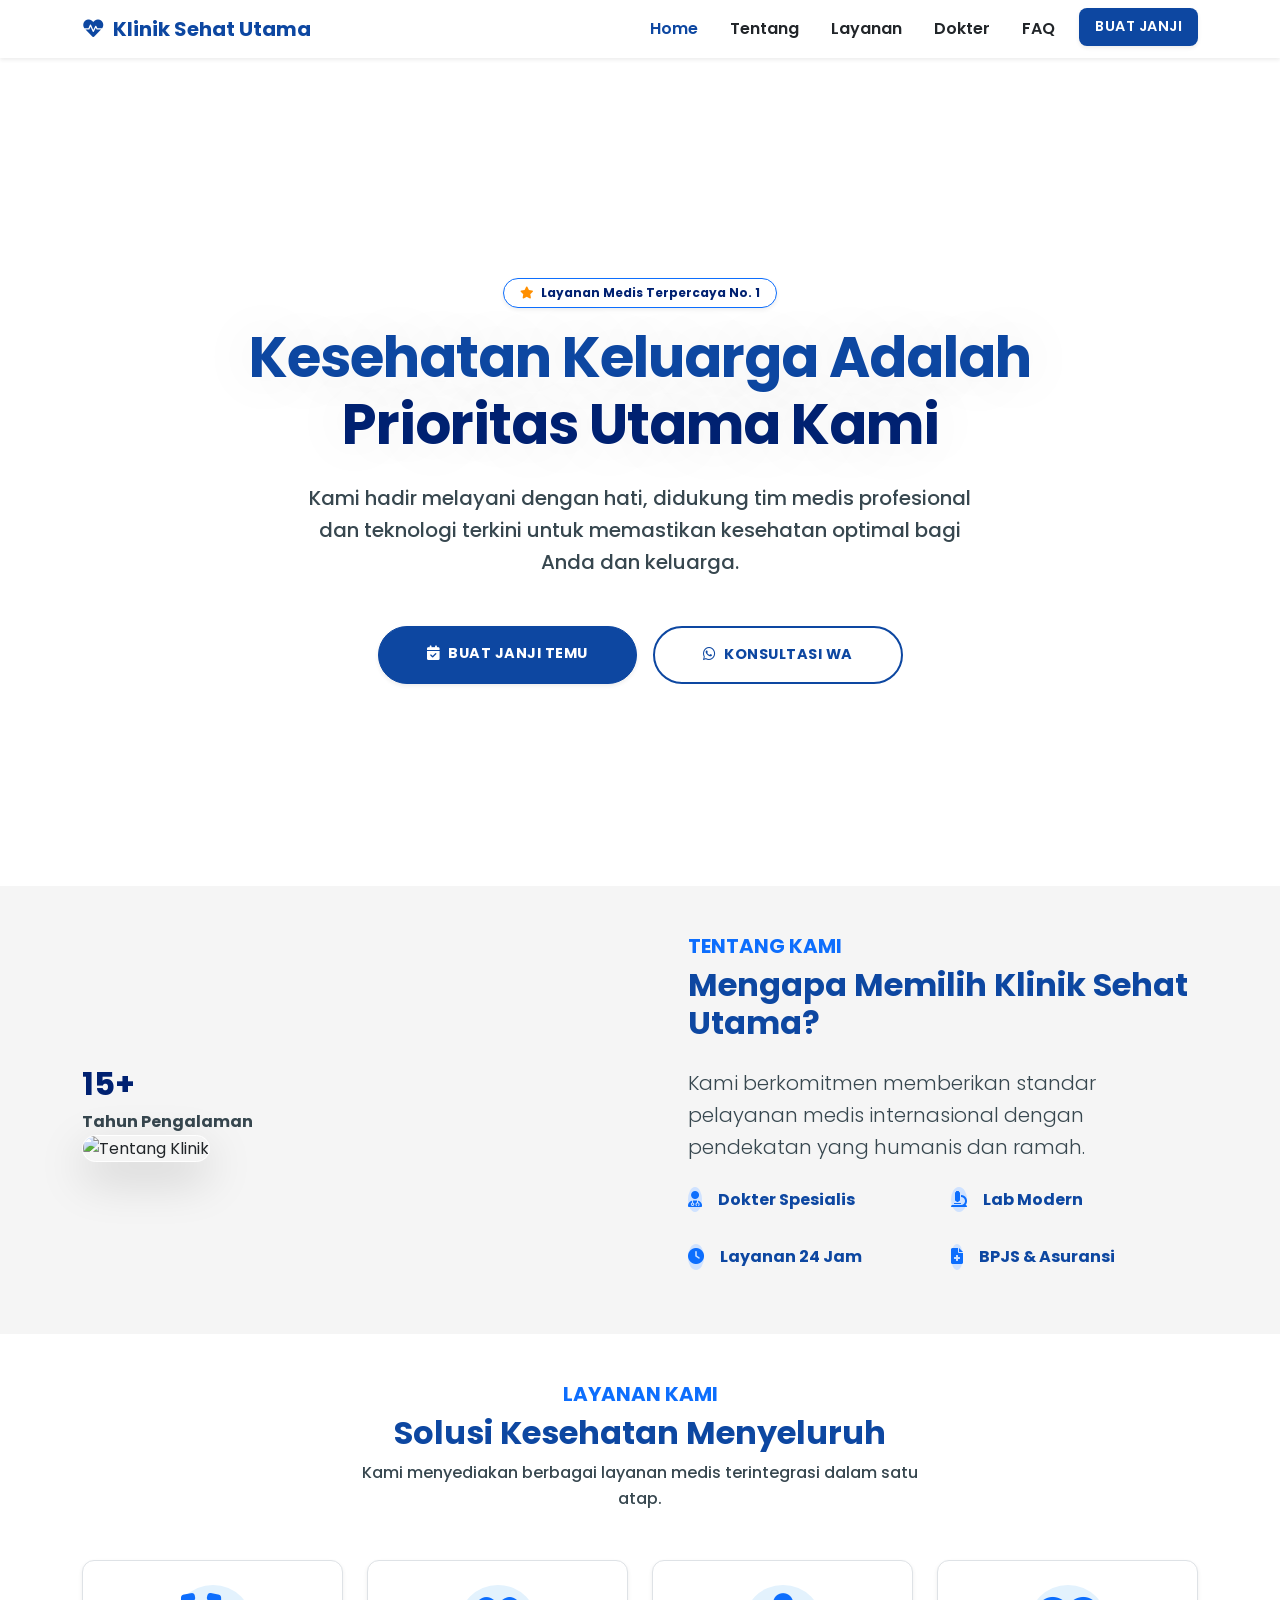
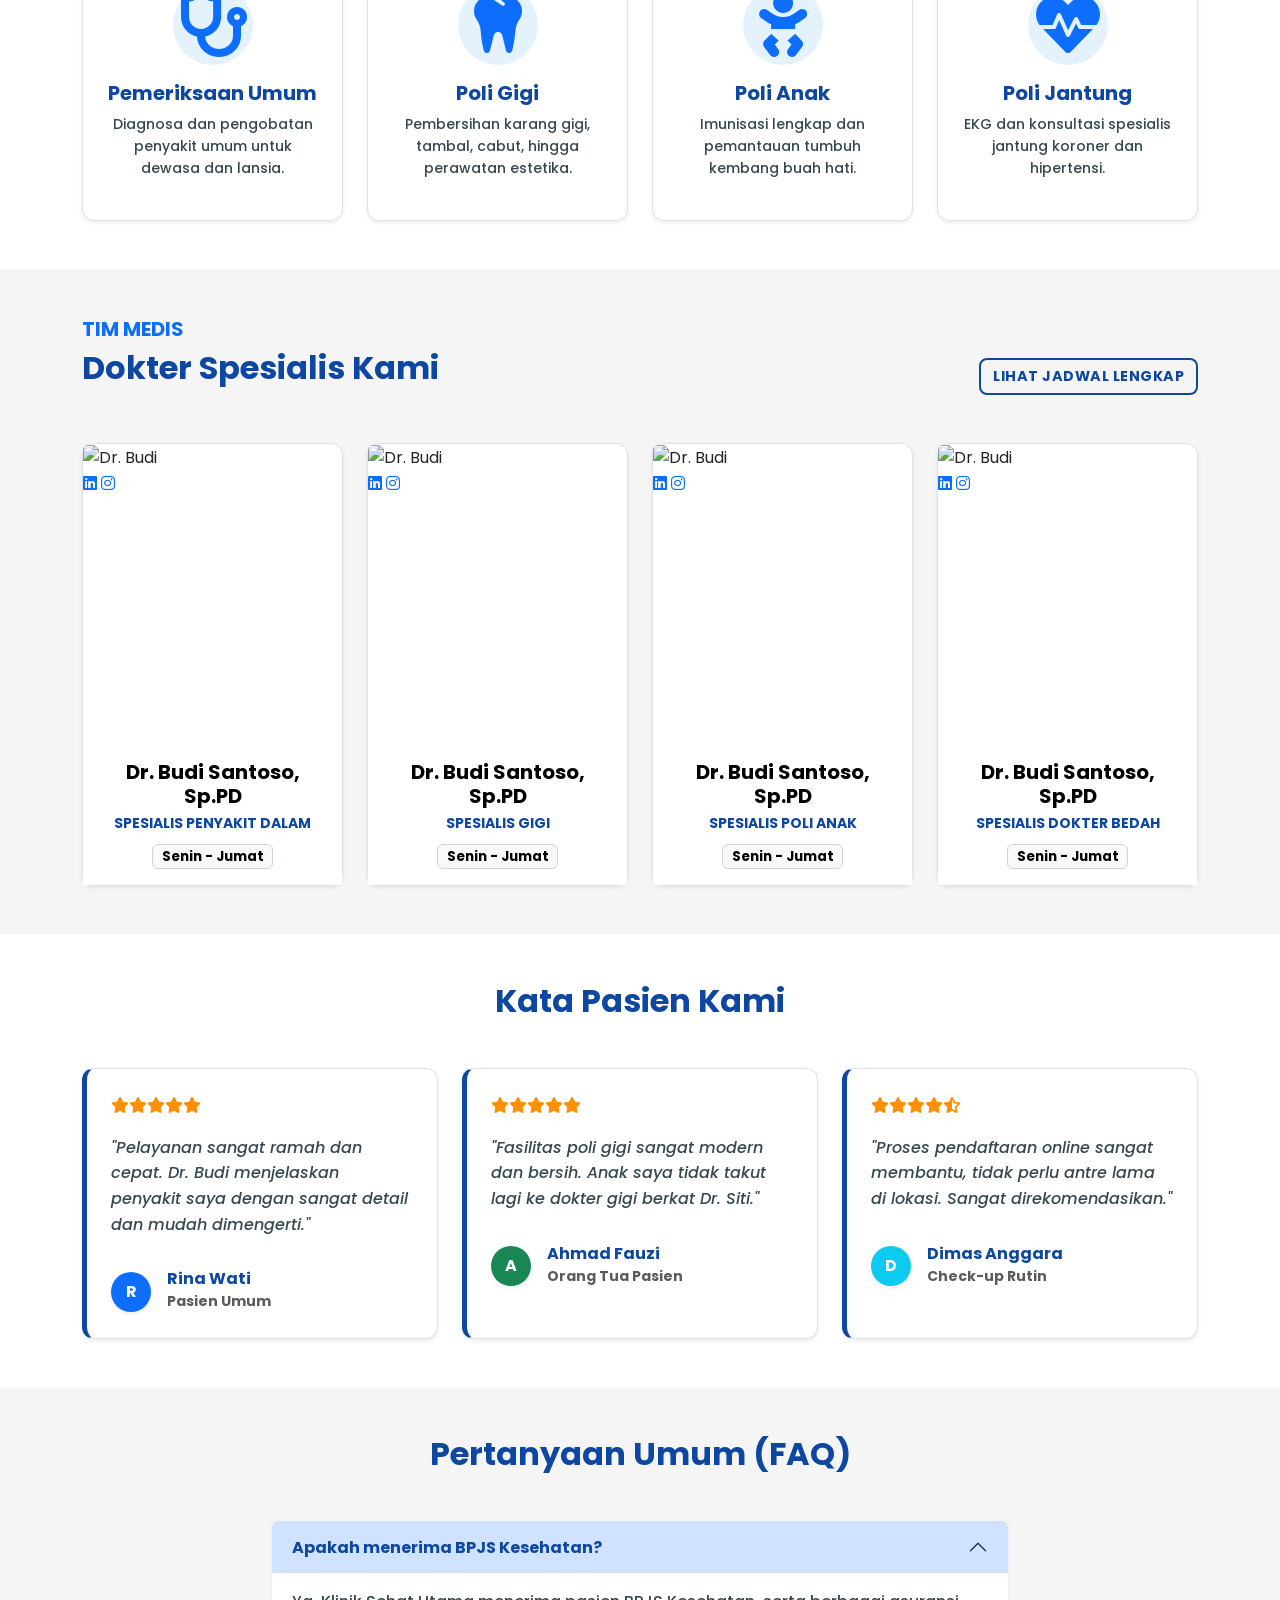
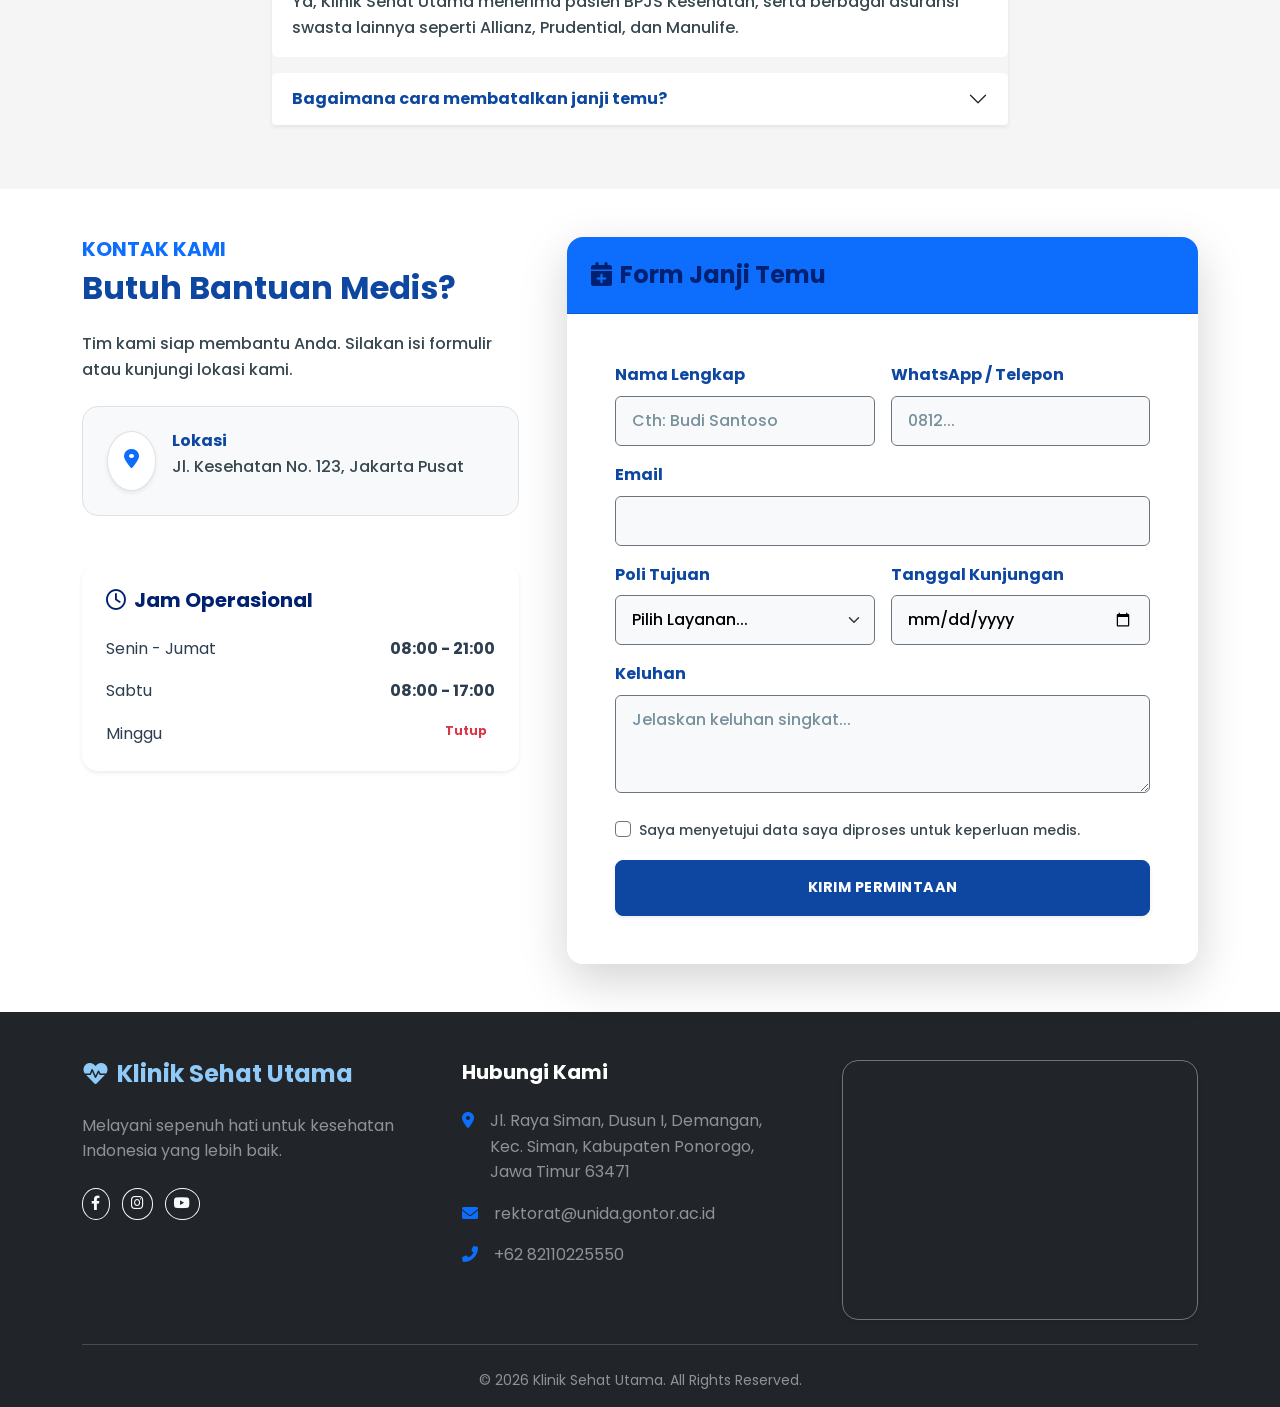
==== commit 752ec46a: "FIX CONTENT" ====
--- a/index.html
+++ b/index.html
@@ -5,13 +5,15 @@
     <meta name="viewport" content="width=device-width, initial-scale=1.0">
     <title>Klinik Sehat Utama - Layanan Kesehatan Terpercaya</title>
     <meta name="description" content="Klinik Sehat Utama menyediakan layanan kesehatan lengkap dengan dokter spesialis berpengalaman dan fasilitas modern.">
-    
+
+    <!-- bootstrap 5 -->
     <link href="https://cdn.jsdelivr.net/npm/bootstrap@5.3.0/dist/css/bootstrap.min.css" rel="stylesheet">
+    <!-- custom font -->
     <link rel="stylesheet" href="https://cdnjs.cloudflare.com/ajax/libs/font-awesome/6.0.0/css/all.min.css">
     <link href="https://fonts.googleapis.com/css2?family=Poppins:wght@400;500;600;700&display=swap" rel="stylesheet">
     
+    <!-- style web dengan css -->
     <link rel="stylesheet" href="styless.css">
-    <link rel="icon" type="image/x-icon" href="favicon.ico">
 </head>
 <body>
 
@@ -58,7 +60,7 @@
                 <a href="#contact" class="btn btn-primary btn-lg px-5 py-3 shadow-sm rounded-pill hover-top fw-bold">
                     <i class="fas fa-calendar-check me-2"></i>Buat Janji Temu
                 </a>
-                <a href="https://wa.me/6281234567890" target="_blank" class="btn btn-outline-primary btn-lg px-5 py-3 rounded-pill hover-top fw-bold bg-white">
+                <a href="https://wa.me/6285858533923" target="_blank" class="btn btn-outline-primary btn-lg px-5 py-3 rounded-pill hover-top fw-bold bg-white">
                     <i class="fab fa-whatsapp me-2"></i>Konsultasi WA
                 </a>
             </div>
@@ -69,10 +71,10 @@
         <div class="container">
             <div class="row align-items-center">
                 <div class="col-lg-6 mb-4 mb-lg-0 position-relative">
-                    <div class="experience-badge bg-white">
+                    <div class="experience-badge">
                         <span class="fw-bold fs-2 text-primary-dark">15+</span><br><span class="text-dark-grey fw-bold">Tahun Pengalaman</span>
                     </div>
-                    <img src="https://images.unsplash.com/photo-1516549655669-dfcd871a6c3a?ixlib=rb-4.0.3&auto=format&fit=crop&w=800&q=80" 
+                    <img src="https://images.unsplash.com/photo-1586773860418-d37222d8fce3?q=80&w=1173&auto=format&fit=crop&ixlib=rb-4.1.0&ixid=M3wxMjA3fDB8MHxwaG90by1wYWdlfHx8fGVufDB8fHx8fA%3D%3D" 
                          alt="Tentang Klinik" class="img-fluid rounded-4 shadow-lg border border-white">
                 </div>
                 <div class="col-lg-6 ps-lg-5">
@@ -199,17 +201,51 @@
                 <div class="col-md-6 col-lg-3">
                     <div class="card doctor-card h-100 border shadow-sm">
                         <div class="card-img-wrapper">
-                            <img src="https://images.unsplash.com/photo-1559839734-2b71ea197ec2?ixlib=rb-4.0.3&auto=format&fit=crop&w=800&q=80" 
-                                 class="card-img-top" alt="Dr. Siti">
+                            <img src="https://images.unsplash.com/photo-1612349317150-e413f6a5b16d?ixlib=rb-4.0.3&auto=format&fit=crop&w=800&q=80" 
+                                 class="card-img-top" alt="Dr. Budi">
                             <div class="doctor-social">
                                 <a href="#"><i class="fab fa-linkedin"></i></a>
                                 <a href="#"><i class="fab fa-instagram"></i></a>
                             </div>
                         </div>
                         <div class="card-body text-center bg-white">
-                            <h5 class="card-title fw-bold mb-1 text-dark-blue">Dr. Siti Aminah, Sp.KG</h5>
-                            <p class="text-primary fw-bold small mb-2 text-uppercase">DOKTER GIGI</p>
-                            <span class="badge bg-light text-dark border border-secondary">Selasa - Sabtu</span>
+                            <h5 class="card-title fw-bold mb-1 text-dark-blue">Dr. Budi Santoso, Sp.PD</h5>
+                            <p class="text-primary fw-bold small mb-2 text-uppercase">SPESIALIS GIGI</p>
+                            <span class="badge bg-light text-dark border border-secondary">Senin - Jumat</span>
+                        </div>
+                    </div>
+                </div>
+                <div class="col-md-6 col-lg-3">
+                    <div class="card doctor-card h-100 border shadow-sm">
+                        <div class="card-img-wrapper">
+                            <img src="https://images.unsplash.com/photo-1612349317150-e413f6a5b16d?ixlib=rb-4.0.3&auto=format&fit=crop&w=800&q=80" 
+                                 class="card-img-top" alt="Dr. Budi">
+                            <div class="doctor-social">
+                                <a href="#"><i class="fab fa-linkedin"></i></a>
+                                <a href="#"><i class="fab fa-instagram"></i></a>
+                            </div>
+                        </div>
+                        <div class="card-body text-center bg-white">
+                            <h5 class="card-title fw-bold mb-1 text-dark-blue">Dr. Budi Santoso, Sp.PD</h5>
+                            <p class="text-primary fw-bold small mb-2 text-uppercase">SPESIALIS POLI ANAK</p>
+                            <span class="badge bg-light text-dark border border-secondary">Senin - Jumat</span>
+                        </div>
+                    </div>
+                </div>
+                <div class="col-md-6 col-lg-3">
+                    <div class="card doctor-card h-100 border shadow-sm">
+                        <div class="card-img-wrapper">
+                            <img src="https://images.unsplash.com/photo-1612349317150-e413f6a5b16d?ixlib=rb-4.0.3&auto=format&fit=crop&w=800&q=80" 
+                                 class="card-img-top" alt="Dr. Budi">
+                            <div class="doctor-social">
+                                <a href="#"><i class="fab fa-linkedin"></i></a>
+                                <a href="#"><i class="fab fa-instagram"></i></a>
+                            </div>
+                        </div>
+                        <div class="card-body text-center bg-white">
+                            <h5 class="card-title fw-bold mb-1 text-dark-blue">Dr. Budi Santoso, Sp.PD</h5>
+                            <p class="text-primary fw-bold small mb-2 text-uppercase">SPESIALIS DOKTER BEDAH</p>
+                            <span class="badge bg-light text-dark border border-secondary">Senin - Jumat</span>
                         </div>
                     </div>
                 </div>
@@ -312,27 +348,46 @@
 
     <section id="contact" class="py-5">
         <div class="container">
-            <div class="row">
-                <div class="col-lg-5 mb-5 mb-lg-0">
-                    <h5 class="text-primary fw-bold text-uppercase">Kontak Kami</h5>
-                    <h2 class="fw-bold mb-4 text-dark-blue">Butuh Bantuan Medis?</h2>
-                    <p class="mb-4 text-dark-grey fw-medium">Tim kami siap membantu Anda. Silakan isi formulir atau kunjungi lokasi kami.</p>
-                    
-                    <div class="contact-info bg-light p-4 rounded-4 border">
-                        <div class="d-flex align-items-start mb-4">
-                            <div class="icon-box bg-white text-primary rounded-circle shadow-sm me-3 p-3 border">
-                                <i class="fas fa-map-marker-alt fs-5"></i>
-                            </div>
-                            <div>
-                                <h6 class="fw-bold mb-1 text-dark-blue">Lokasi</h6>
-                                <p class="text-dark-grey mb-0 fw-medium">Jl. Kesehatan No. 123, Jakarta Pusat</p>
-                            </div>
-                        </div>
+            <div class="row g-5"> <div class="col-lg-5">
+                    <div class="mb-5">
+                        <h5 class="text-primary fw-bold text-uppercase">Kontak Kami</h5>
+                        <h2 class="fw-bold mb-4 text-dark-blue">Butuh Bantuan Medis?</h2>
+                        <p class="mb-4 text-dark-grey fw-medium">Tim kami siap membantu Anda. Silakan isi formulir atau kunjungi lokasi kami.</p>
+                        
+                        <div class="contact-info bg-light p-4 rounded-4 border">
+                            <div class="d-flex align-items-start">
+                                <div class="icon-box bg-white text-primary rounded-circle shadow-sm me-3 p-3 border">
+                                    <i class="fas fa-map-marker-alt fs-5"></i>
+                                </div>
+                                <div>
+                                    <h6 class="fw-bold mb-1 text-dark-blue">Lokasi</h6>
+                                    <p class="text-dark-grey mb-0 fw-medium">Jl. Kesehatan No. 123, Jakarta Pusat</p>
+                                </div>
+                            </div>
+                        </div>
+                    </div>
+
+                    <div class="p-4 text-white rounded-4 shadow-sm">
+                        <h5 class="fw-bold mb-4"><i class="far fa-clock me-2"></i>Jam Operasional</h5>
+                        <ul class="list-unstyled mb-0">
+                            <li class="d-flex justify-content-between mb-2 border-bottom border-white border-opacity-25 pb-2">
+                                <span>Senin - Jumat</span> 
+                                <span class="fw-bold">08:00 - 21:00</span>
+                            </li>
+                            <li class="d-flex justify-content-between mb-2 border-bottom border-white border-opacity-25 pb-2">
+                                <span>Sabtu</span> 
+                                <span class="fw-bold">08:00 - 17:00</span>
+                            </li>
+                            <li class="d-flex justify-content-between">
+                                <span>Minggu</span> 
+                                <span class="badge text-danger fw-bold">Tutup</span>
+                            </li>
+                        </ul>
                     </div>
                 </div>
 
                 <div class="col-lg-7">
-                    <div class="card border-0 shadow-lg rounded-4 overflow-hidden">
+                    <div class="card border-0 shadow-lg rounded-4 overflow-hidden h-100">
                         <div class="card-header bg-primary text-white py-4 px-4">
                             <h4 class="mb-0 fw-bold"><i class="fas fa-calendar-plus me-2"></i>Form Janji Temu</h4>
                         </div>
@@ -342,17 +397,14 @@
                                     <div class="col-md-6">
                                         <label for="name" class="form-label fw-bold text-dark-blue">Nama Lengkap</label>
                                         <input type="text" class="form-control bg-light border-secondary" id="name" required placeholder="Cth: Budi Santoso">
-                                        <div class="invalid-feedback fw-bold"></div>
                                     </div>
                                     <div class="col-md-6">
                                         <label for="phone" class="form-label fw-bold text-dark-blue">WhatsApp / Telepon</label>
                                         <input type="tel" class="form-control bg-light border-secondary" id="phone" required placeholder="0812...">
-                                        <div class="invalid-feedback fw-bold"></div>
                                     </div>
                                     <div class="col-12">
                                         <label for="email" class="form-label fw-bold text-dark-blue">Email</label>
                                         <input type="email" class="form-control bg-light border-secondary" id="email" required>
-                                        <div class="invalid-feedback fw-bold"></div>
                                     </div>
                                     <div class="col-md-6">
                                         <label for="service" class="form-label fw-bold text-dark-blue">Poli Tujuan</label>
@@ -381,17 +433,16 @@
                                         </div>
                                     </div>
                                     <div class="col-12 mt-3">
-                                        <button type="submit" class="btn btn-primary w-100 py-3 fw-bold shadow-sm hover-top">
+                                        <button type="submit" class="btn btn-primary w-100 py-3 fw-bold shadow-sm">
                                             Kirim Permintaan
                                         </button>
                                     </div>
                                 </div>
                             </form>
-                            <div class="alert alert-success mt-3 d-none rounded-3 fw-bold border-success text-success" id="successMessage"></div>
-                            <div class="alert alert-danger mt-3 d-none rounded-3 fw-bold border-danger text-danger" id="errorMessage"></div>
-                        </div>
-                    </div>
-                </div>
+                        </div>
+                    </div>
+                </div>
+
             </div>
         </div>
     </section>
@@ -399,37 +450,69 @@
     <footer class="bg-dark text-white pt-5 pb-3">
         <div class="container">
             <div class="row g-4">
+                
                 <div class="col-lg-4">
-                    <h4 class="fw-bold mb-4 text-primary-light"><i class="fas fa-heartbeat me-2"></i>Klinik Sehat Utama</h4>
-                    <p class="text-light-grey">Melayani sepenuh hati untuk kesehatan Indonesia yang lebih baik.</p>
+                    <h4 class="fw-bold mb-4 text-primary-light">
+                        <i class="fas fa-heartbeat me-2"></i>Klinik Sehat Utama
+                    </h4>
+                    <p class="text-white-50">Melayani sepenuh hati untuk kesehatan Indonesia yang lebih baik.</p>
                     <div class="social-links mt-4">
                         <a href="#" class="btn btn-outline-light btn-sm rounded-circle me-2"><i class="fab fa-facebook-f"></i></a>
                         <a href="#" class="btn btn-outline-light btn-sm rounded-circle me-2"><i class="fab fa-instagram"></i></a>
                         <a href="#" class="btn btn-outline-light btn-sm rounded-circle"><i class="fab fa-youtube"></i></a>
                     </div>
                 </div>
+
                 <div class="col-lg-4">
-                    <h5 class="fw-bold mb-4 text-white">Lokasi Kami</h5>
-                    <iframe 
-                        src="https://www.google.com/maps/embed?pb=!1m18!1m12!1m3!1d3966.452631582967!2d106.81938931476897!3d-6.189568995518987!2m3!1f0!2f0!3f0!3m2!1i1024!2i768!4f13.1!3m3!1m2!1s0x2e69f42c6762391f%3A0x6787652750666066!2sMonas!5e0!3m2!1sid!2sid!4v1647833000000!5m2!1sid!2sid" 
-                        width="100%" height="200" style="border:0; border-radius: 10px;" allowfullscreen="" loading="lazy">
-                    </iframe>
-                </div>
+                    <h5 class="fw-bold mb-4 text-white">Hubungi Kami</h5>
+                    
+                    <ul class="list-unstyled">
+                        
+                        <li class="d-flex mb-3">
+                            <i class="fas fa-map-marker-alt mt-1 me-3 text-primary"></i>
+                            <span class="text-white-50">
+                                Jl. Raya Siman, Dusun I, Demangan, <br>
+                                Kec. Siman, Kabupaten Ponorogo, <br>
+                                Jawa Timur 63471
+                            </span>
+                        </li>
+                        
+                        <li class="d-flex mb-3">
+                            <i class="fas fa-envelope mt-1 me-3 text-primary"></i>
+                            <span class="text-white-50"> rektorat@unida.gontor.ac.id</span>
+                        </li>
+                        
+                        <li class="d-flex">
+                            <i class="fas fa-phone-alt mt-1 me-3 text-primary"></i>
+                            <span class="text-white-50">+62 82110225550</span>
+                        </li>
+                        
+                    </ul>
+                </div>
+
                 <div class="col-lg-4">
-                    <h5 class="fw-bold mb-4 text-white">Jam Operasional</h5>
-                    <ul class="list-unstyled text-light-grey">
-                        <li class="d-flex justify-content-between mb-2"><span>Senin - Jumat</span> <span>08:00 - 21:00</span></li>
-                        <li class="d-flex justify-content-between mb-2"><span>Sabtu</span> <span>08:00 - 17:00</span></li>
-                        <li class="d-flex justify-content-between"><span>Minggu</span> <span class="text-danger fw-bold">Tutup</span></li>
-                    </ul>
-                </div>
-            </div>
-            <hr class="my-4 border-secondary">
-            <div class="text-center text-light-grey small">
+                    <div class="map-container rounded-4 overflow-hidden border border-secondary shadow-sm h-100">
+                        <iframe 
+                            src="https://www.google.com/maps/embed?pb=!1m18!1m12!1m3!1d3952.096366558456!2d111.4789!3d-7.885!2m3!1f0!2f0!3f0!3m2!1i1024!2i768!4f13.1!3m3!1m2!1s0x0%3A0x0!2zN8KwNTMnMDYuMCJTIDExMcKwMjgnNDQuMCJF!5e0!3m2!1sid!2sid!4v1620000000000!5m2!1sid!2sid" 
+                            width="100%" 
+                            height="100%" 
+                            style="border:0; min-height: 250px;" 
+                            allowfullscreen="" 
+                            loading="lazy">
+                        </iframe>
+                    </div>
+                </div>
+
+            </div>
+
+            <hr class="my-4 border-secondary opacity-50">
+
+            <div class="text-center text-white-50 small">
                 © <span id="year"></span> Klinik Sehat Utama. All Rights Reserved.
             </div>
         </div>
     </footer>
+
 
     <button id="backToTop" class="btn btn-primary rounded-circle shadow-lg"><i class="fas fa-arrow-up"></i></button>
 
--- a/styless.css
+++ b/styless.css
@@ -91,7 +91,7 @@
 /* --- HERO SECTION --- */
 .hero-section {
     background: linear-gradient(rgba(255, 255, 255, 0.9), rgba(255, 255, 255, 0.8)),
-                url('https://images.unsplash.com/photo-1519494026892-80bbd2d6fd0d?ixlib=rb-4.0.3&auto=format&fit=crop&w=1920&q=80') center/cover;
+                url('https://images.unsplash.com/photo-1519494026892-80bbd2d6fd0d?q=80&w=1153&auto=format&fit=crop&ixlib=rb-4.1.0&ixid=M3wxMjA3fDB8MHxwaG90by1wYWdlfHx8fGVufDB8fHx8fA%3D%3D') center/cover;
     min-height: 90vh;
     padding: 80px 0;
     position: relative;
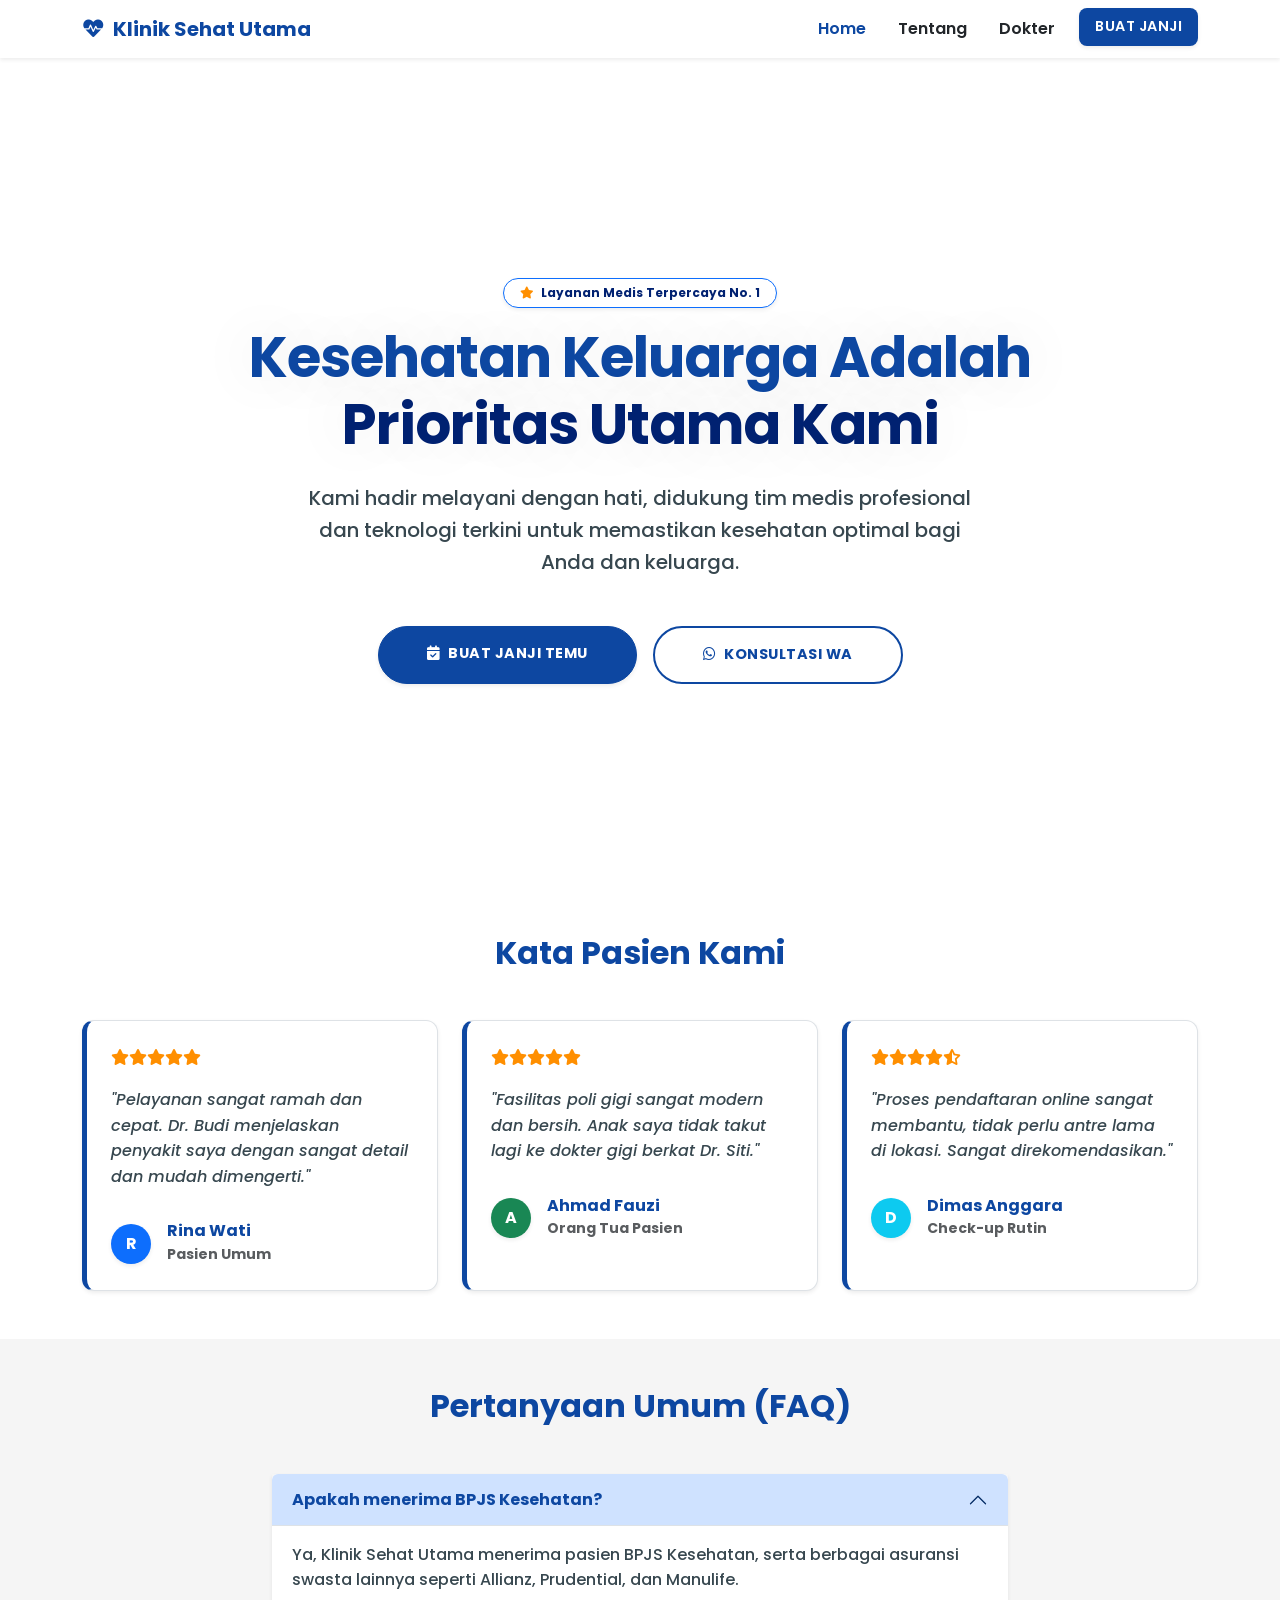
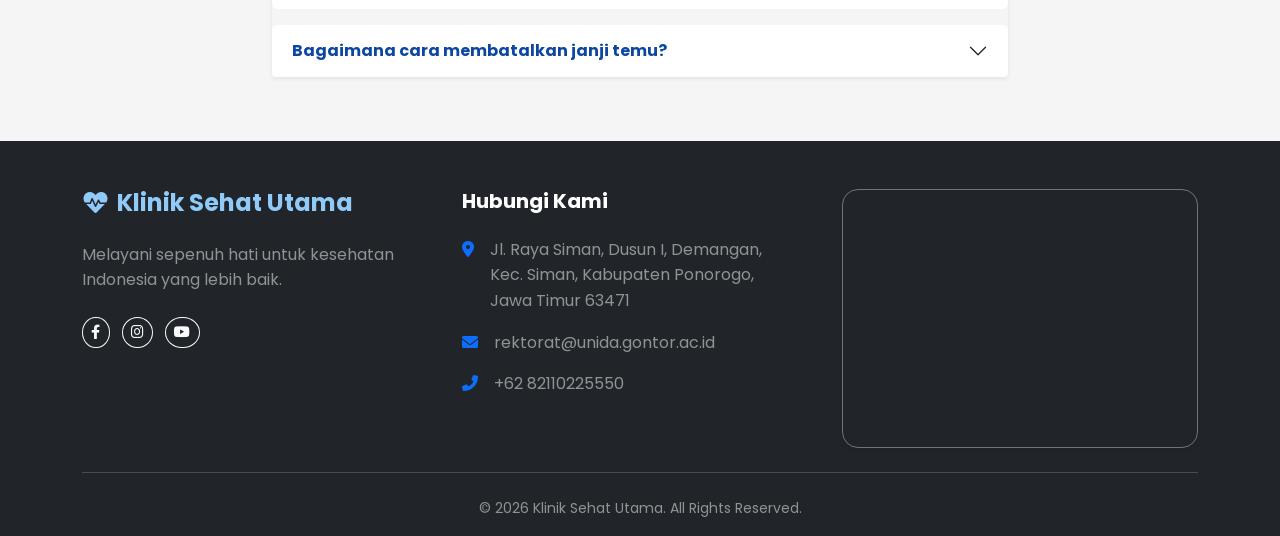
==== commit c62305bc: "split page" ====
--- a/index.html
+++ b/index.html
@@ -36,12 +36,10 @@
             </button>
             <div class="collapse navbar-collapse" id="navbarNav">
                 <ul class="navbar-nav ms-auto">
-                    <li class="nav-item"><a class="nav-link active" href="#home">Home</a></li>
-                    <li class="nav-item"><a class="nav-link" href="#about">Tentang</a></li>
-                    <li class="nav-item"><a class="nav-link" href="#services">Layanan</a></li>
-                    <li class="nav-item"><a class="nav-link" href="#doctors">Dokter</a></li>
-                    <li class="nav-item"><a class="nav-link" href="#faq">FAQ</a></li>
-                    <li class="nav-item"><a class="nav-link btn btn-primary text-white ms-lg-2 px-4 shadow-sm" href="#contact">Buat Janji</a></li>
+                    <li class="nav-item"><a class="nav-link active" href="index.html">Home</a></li>
+                    <li class="nav-item"><a class="nav-link" href="about.html">Tentang</a></li>
+                    <li class="nav-item"><a class="nav-link" href="doctors.html">Dokter</a></li>
+                    <li class="nav-item"><a class="nav-link btn btn-primary text-white ms-lg-2 px-4 shadow-sm" href="contact.html">Buat Janji</a></li>
                 </ul>
             </div>
         </div>
@@ -67,191 +65,9 @@
         </div>
     </section>
 
-    <section id="about" class="py-5 bg-light-grey">
-        <div class="container">
-            <div class="row align-items-center">
-                <div class="col-lg-6 mb-4 mb-lg-0 position-relative">
-                    <div class="experience-badge">
-                        <span class="fw-bold fs-2 text-primary-dark">15+</span><br><span class="text-dark-grey fw-bold">Tahun Pengalaman</span>
-                    </div>
-                    <img src="https://images.unsplash.com/photo-1586773860418-d37222d8fce3?q=80&w=1173&auto=format&fit=crop&ixlib=rb-4.1.0&ixid=M3wxMjA3fDB8MHxwaG90by1wYWdlfHx8fGVufDB8fHx8fA%3D%3D" 
-                         alt="Tentang Klinik" class="img-fluid rounded-4 shadow-lg border border-white">
-                </div>
-                <div class="col-lg-6 ps-lg-5">
-                    <h5 class="text-primary fw-bold text-uppercase ls-1">Tentang Kami</h5>
-                    <h2 class="fw-bold mb-4 text-dark-blue">Mengapa Memilih Klinik Sehat Utama?</h2>
-                    <p class="lead mb-4 text-dark-grey">Kami berkomitmen memberikan standar pelayanan medis internasional dengan pendekatan yang humanis dan ramah.</p>
-                    
-                    <div class="row g-3">
-                        <div class="col-md-6">
-                            <div class="d-flex align-items-center mb-3">
-                                <div class="icon-box bg-primary-subtle text-primary rounded-circle me-3">
-                                    <i class="fas fa-user-md"></i>
-                                </div>
-                                <span class="fw-bold text-dark-blue">Dokter Spesialis</span>
-                            </div>
-                        </div>
-                        <div class="col-md-6">
-                            <div class="d-flex align-items-center mb-3">
-                                <div class="icon-box bg-primary-subtle text-primary rounded-circle me-3">
-                                    <i class="fas fa-microscope"></i>
-                                </div>
-                                <span class="fw-bold text-dark-blue">Lab Modern</span>
-                            </div>
-                        </div>
-                        <div class="col-md-6">
-                            <div class="d-flex align-items-center mb-3">
-                                <div class="icon-box bg-primary-subtle text-primary rounded-circle me-3">
-                                    <i class="fas fa-clock"></i>
-                                </div>
-                                <span class="fw-bold text-dark-blue">Layanan 24 Jam</span>
-                            </div>
-                        </div>
-                        <div class="col-md-6">
-                            <div class="d-flex align-items-center mb-3">
-                                <div class="icon-box bg-primary-subtle text-primary rounded-circle me-3">
-                                    <i class="fas fa-file-medical"></i>
-                                </div>
-                                <span class="fw-bold text-dark-blue">BPJS & Asuransi</span>
-                            </div>
-                        </div>
-                    </div>
-                </div>
-            </div>
-        </div>
-    </section>
-
-    <section id="services" class="py-5">
-        <div class="container">
-            <div class="text-center mb-5 mx-auto" style="max-width: 600px;">
-                <h5 class="text-primary fw-bold text-uppercase">Layanan Kami</h5>
-                <h2 class="fw-bold text-dark-blue">Solusi Kesehatan Menyeluruh</h2>
-                <p class="text-dark-grey fw-medium">Kami menyediakan berbagai layanan medis terintegrasi dalam satu atap.</p>
-            </div>
-            
-            <div class="row g-4">
-                <div class="col-md-6 col-lg-3">
-                    <div class="card h-100 border shadow-sm service-card p-4 text-center">
-                        <div class="service-icon mb-3 mx-auto bg-blue-100 text-primary">
-                            <i class="fas fa-stethoscope fa-2x"></i>
-                        </div>
-                        <h4 class="h5 fw-bold mb-2 text-dark-blue">Pemeriksaan Umum</h4>
-                        <p class="text-dark-grey small fw-medium">Diagnosa dan pengobatan penyakit umum untuk dewasa dan lansia.</p>
-                    </div>
-                </div>
-                <div class="col-md-6 col-lg-3">
-                    <div class="card h-100 border shadow-sm service-card p-4 text-center">
-                        <div class="service-icon mb-3 mx-auto bg-blue-100 text-primary">
-                            <i class="fas fa-tooth fa-2x"></i>
-                        </div>
-                        <h4 class="h5 fw-bold mb-2 text-dark-blue">Poli Gigi</h4>
-                        <p class="text-dark-grey small fw-medium">Pembersihan karang gigi, tambal, cabut, hingga perawatan estetika.</p>
-                    </div>
-                </div>
-                <div class="col-md-6 col-lg-3">
-                    <div class="card h-100 border shadow-sm service-card p-4 text-center">
-                        <div class="service-icon mb-3 mx-auto bg-blue-100 text-primary">
-                            <i class="fas fa-baby fa-2x"></i>
-                        </div>
-                        <h4 class="h5 fw-bold mb-2 text-dark-blue">Poli Anak</h4>
-                        <p class="text-dark-grey small fw-medium">Imunisasi lengkap dan pemantauan tumbuh kembang buah hati.</p>
-                    </div>
-                </div>
-                <div class="col-md-6 col-lg-3">
-                    <div class="card h-100 border shadow-sm service-card p-4 text-center">
-                        <div class="service-icon mb-3 mx-auto bg-blue-100 text-primary">
-                            <i class="fas fa-heartbeat fa-2x"></i>
-                        </div>
-                        <h4 class="h5 fw-bold mb-2 text-dark-blue">Poli Jantung</h4>
-                        <p class="text-dark-grey small fw-medium">EKG dan konsultasi spesialis jantung koroner dan hipertensi.</p>
-                    </div>
-                </div>
-            </div>
-        </div>
-    </section>
-
-    <section id="doctors" class="py-5 bg-light-grey">
-        <div class="container">
-            <div class="d-flex justify-content-between align-items-end mb-5">
-                <div>
-                    <h5 class="text-primary fw-bold text-uppercase">Tim Medis</h5>
-                    <h2 class="fw-bold text-dark-blue">Dokter Spesialis Kami</h2>
-                </div>
-                <a href="#contact" class="btn btn-outline-primary fw-bold d-none d-md-block">Lihat Jadwal Lengkap</a>
-            </div>
-
-            <div class="row g-4">
-                <div class="col-md-6 col-lg-3">
-                    <div class="card doctor-card h-100 border shadow-sm">
-                        <div class="card-img-wrapper">
-                            <img src="https://images.unsplash.com/photo-1612349317150-e413f6a5b16d?ixlib=rb-4.0.3&auto=format&fit=crop&w=800&q=80" 
-                                 class="card-img-top" alt="Dr. Budi">
-                            <div class="doctor-social">
-                                <a href="#"><i class="fab fa-linkedin"></i></a>
-                                <a href="#"><i class="fab fa-instagram"></i></a>
-                            </div>
-                        </div>
-                        <div class="card-body text-center bg-white">
-                            <h5 class="card-title fw-bold mb-1 text-dark-blue">Dr. Budi Santoso, Sp.PD</h5>
-                            <p class="text-primary fw-bold small mb-2 text-uppercase">SPESIALIS PENYAKIT DALAM</p>
-                            <span class="badge bg-light text-dark border border-secondary">Senin - Jumat</span>
-                        </div>
-                    </div>
-                </div>
-                <div class="col-md-6 col-lg-3">
-                    <div class="card doctor-card h-100 border shadow-sm">
-                        <div class="card-img-wrapper">
-                            <img src="https://images.unsplash.com/photo-1612349317150-e413f6a5b16d?ixlib=rb-4.0.3&auto=format&fit=crop&w=800&q=80" 
-                                 class="card-img-top" alt="Dr. Budi">
-                            <div class="doctor-social">
-                                <a href="#"><i class="fab fa-linkedin"></i></a>
-                                <a href="#"><i class="fab fa-instagram"></i></a>
-                            </div>
-                        </div>
-                        <div class="card-body text-center bg-white">
-                            <h5 class="card-title fw-bold mb-1 text-dark-blue">Dr. Budi Santoso, Sp.PD</h5>
-                            <p class="text-primary fw-bold small mb-2 text-uppercase">SPESIALIS GIGI</p>
-                            <span class="badge bg-light text-dark border border-secondary">Senin - Jumat</span>
-                        </div>
-                    </div>
-                </div>
-                <div class="col-md-6 col-lg-3">
-                    <div class="card doctor-card h-100 border shadow-sm">
-                        <div class="card-img-wrapper">
-                            <img src="https://images.unsplash.com/photo-1612349317150-e413f6a5b16d?ixlib=rb-4.0.3&auto=format&fit=crop&w=800&q=80" 
-                                 class="card-img-top" alt="Dr. Budi">
-                            <div class="doctor-social">
-                                <a href="#"><i class="fab fa-linkedin"></i></a>
-                                <a href="#"><i class="fab fa-instagram"></i></a>
-                            </div>
-                        </div>
-                        <div class="card-body text-center bg-white">
-                            <h5 class="card-title fw-bold mb-1 text-dark-blue">Dr. Budi Santoso, Sp.PD</h5>
-                            <p class="text-primary fw-bold small mb-2 text-uppercase">SPESIALIS POLI ANAK</p>
-                            <span class="badge bg-light text-dark border border-secondary">Senin - Jumat</span>
-                        </div>
-                    </div>
-                </div>
-                <div class="col-md-6 col-lg-3">
-                    <div class="card doctor-card h-100 border shadow-sm">
-                        <div class="card-img-wrapper">
-                            <img src="https://images.unsplash.com/photo-1612349317150-e413f6a5b16d?ixlib=rb-4.0.3&auto=format&fit=crop&w=800&q=80" 
-                                 class="card-img-top" alt="Dr. Budi">
-                            <div class="doctor-social">
-                                <a href="#"><i class="fab fa-linkedin"></i></a>
-                                <a href="#"><i class="fab fa-instagram"></i></a>
-                            </div>
-                        </div>
-                        <div class="card-body text-center bg-white">
-                            <h5 class="card-title fw-bold mb-1 text-dark-blue">Dr. Budi Santoso, Sp.PD</h5>
-                            <p class="text-primary fw-bold small mb-2 text-uppercase">SPESIALIS DOKTER BEDAH</p>
-                            <span class="badge bg-light text-dark border border-secondary">Senin - Jumat</span>
-                        </div>
-                    </div>
-                </div>
-            </div>
-        </div>
-    </section>
+    
+
+  
 
     <section id="testimonials" class="py-5">
         <div class="container">
@@ -346,106 +162,7 @@
         </div>
     </section>
 
-    <section id="contact" class="py-5">
-        <div class="container">
-            <div class="row g-5"> <div class="col-lg-5">
-                    <div class="mb-5">
-                        <h5 class="text-primary fw-bold text-uppercase">Kontak Kami</h5>
-                        <h2 class="fw-bold mb-4 text-dark-blue">Butuh Bantuan Medis?</h2>
-                        <p class="mb-4 text-dark-grey fw-medium">Tim kami siap membantu Anda. Silakan isi formulir atau kunjungi lokasi kami.</p>
-                        
-                        <div class="contact-info bg-light p-4 rounded-4 border">
-                            <div class="d-flex align-items-start">
-                                <div class="icon-box bg-white text-primary rounded-circle shadow-sm me-3 p-3 border">
-                                    <i class="fas fa-map-marker-alt fs-5"></i>
-                                </div>
-                                <div>
-                                    <h6 class="fw-bold mb-1 text-dark-blue">Lokasi</h6>
-                                    <p class="text-dark-grey mb-0 fw-medium">Jl. Kesehatan No. 123, Jakarta Pusat</p>
-                                </div>
-                            </div>
-                        </div>
-                    </div>
-
-                    <div class="p-4 text-white rounded-4 shadow-sm">
-                        <h5 class="fw-bold mb-4"><i class="far fa-clock me-2"></i>Jam Operasional</h5>
-                        <ul class="list-unstyled mb-0">
-                            <li class="d-flex justify-content-between mb-2 border-bottom border-white border-opacity-25 pb-2">
-                                <span>Senin - Jumat</span> 
-                                <span class="fw-bold">08:00 - 21:00</span>
-                            </li>
-                            <li class="d-flex justify-content-between mb-2 border-bottom border-white border-opacity-25 pb-2">
-                                <span>Sabtu</span> 
-                                <span class="fw-bold">08:00 - 17:00</span>
-                            </li>
-                            <li class="d-flex justify-content-between">
-                                <span>Minggu</span> 
-                                <span class="badge text-danger fw-bold">Tutup</span>
-                            </li>
-                        </ul>
-                    </div>
-                </div>
-
-                <div class="col-lg-7">
-                    <div class="card border-0 shadow-lg rounded-4 overflow-hidden h-100">
-                        <div class="card-header bg-primary text-white py-4 px-4">
-                            <h4 class="mb-0 fw-bold"><i class="fas fa-calendar-plus me-2"></i>Form Janji Temu</h4>
-                        </div>
-                        <div class="card-body p-4 p-lg-5 bg-white">
-                            <form id="appointmentForm">
-                                <div class="row g-3">
-                                    <div class="col-md-6">
-                                        <label for="name" class="form-label fw-bold text-dark-blue">Nama Lengkap</label>
-                                        <input type="text" class="form-control bg-light border-secondary" id="name" required placeholder="Cth: Budi Santoso">
-                                    </div>
-                                    <div class="col-md-6">
-                                        <label for="phone" class="form-label fw-bold text-dark-blue">WhatsApp / Telepon</label>
-                                        <input type="tel" class="form-control bg-light border-secondary" id="phone" required placeholder="0812...">
-                                    </div>
-                                    <div class="col-12">
-                                        <label for="email" class="form-label fw-bold text-dark-blue">Email</label>
-                                        <input type="email" class="form-control bg-light border-secondary" id="email" required>
-                                    </div>
-                                    <div class="col-md-6">
-                                        <label for="service" class="form-label fw-bold text-dark-blue">Poli Tujuan</label>
-                                        <select class="form-select bg-light border-secondary" id="service" required>
-                                            <option value="">Pilih Layanan...</option>
-                                            <option value="umum">Pemeriksaan Umum</option>
-                                            <option value="gigi">Poli Gigi</option>
-                                            <option value="anak">Poli Anak</option>
-                                            <option value="jantung">Poli Jantung</option>
-                                        </select>
-                                    </div>
-                                    <div class="col-md-6">
-                                        <label for="date" class="form-label fw-bold text-dark-blue">Tanggal Kunjungan</label>
-                                        <input type="date" class="form-control bg-light border-secondary" id="date" required>
-                                    </div>
-                                    <div class="col-12">
-                                        <label for="message" class="form-label fw-bold text-dark-blue">Keluhan</label>
-                                        <textarea class="form-control bg-light border-secondary" id="message" rows="3" placeholder="Jelaskan keluhan singkat..."></textarea>
-                                    </div>
-                                    <div class="col-12 mt-4">
-                                        <div class="form-check">
-                                            <input class="form-check-input border-secondary" type="checkbox" id="terms" required>
-                                            <label class="form-check-label small text-dark-grey fw-medium" for="terms">
-                                                Saya menyetujui data saya diproses untuk keperluan medis.
-                                            </label>
-                                        </div>
-                                    </div>
-                                    <div class="col-12 mt-3">
-                                        <button type="submit" class="btn btn-primary w-100 py-3 fw-bold shadow-sm">
-                                            Kirim Permintaan
-                                        </button>
-                                    </div>
-                                </div>
-                            </form>
-                        </div>
-                    </div>
-                </div>
-
-            </div>
-        </div>
-    </section>
+   
 
     <footer class="bg-dark text-white pt-5 pb-3">
         <div class="container">
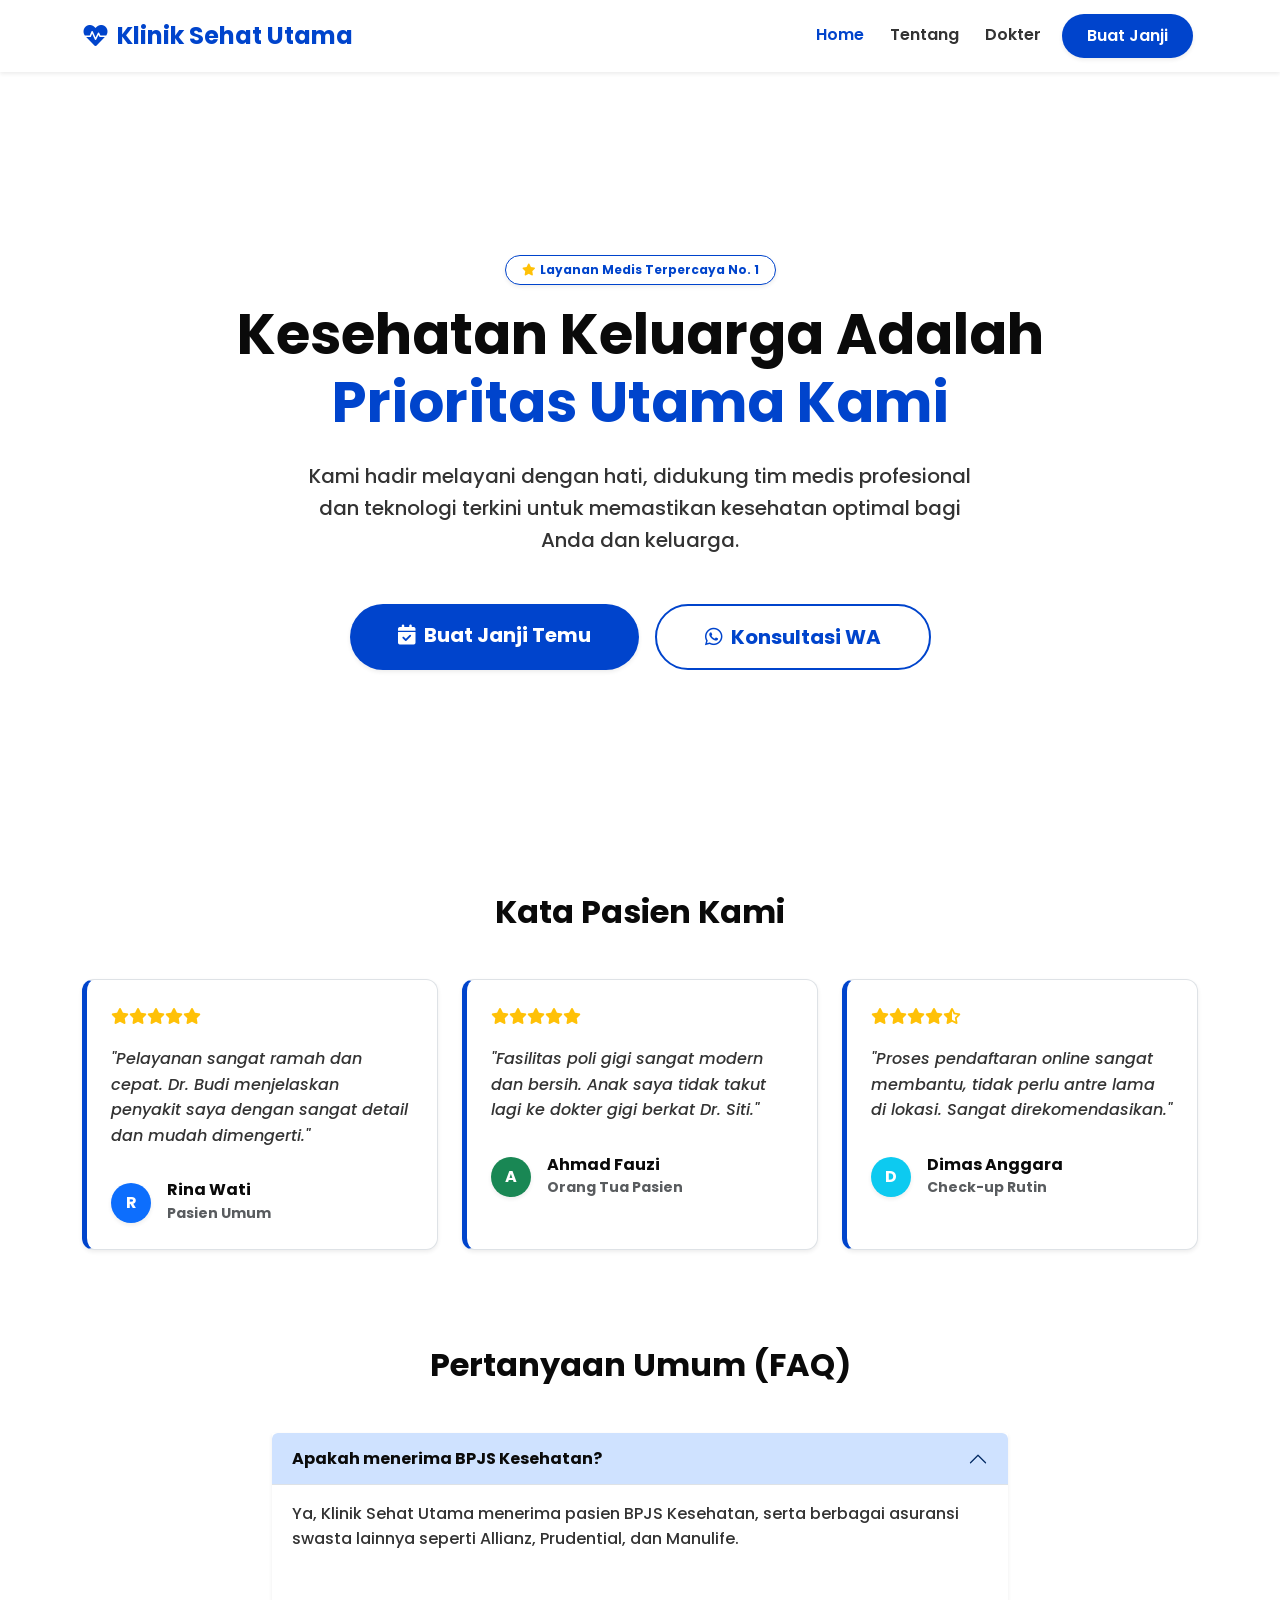
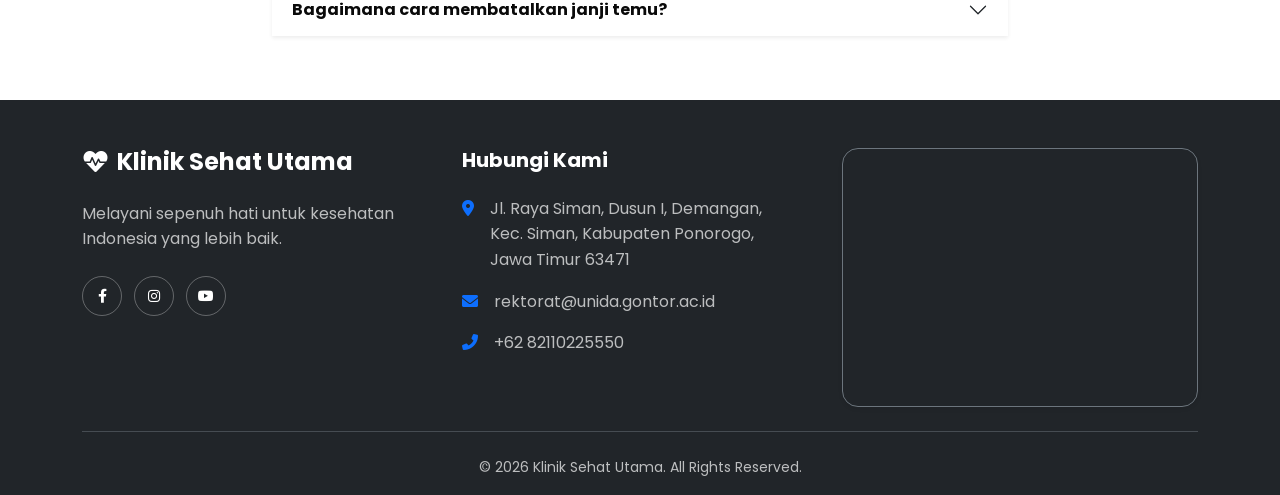
==== commit 847d2456: "fix link" ====
--- a/index.html
+++ b/index.html
@@ -28,7 +28,7 @@
 
     <nav class="navbar navbar-expand-lg navbar-light bg-white shadow-sm fixed-top">
         <div class="container">
-            <a class="navbar-brand fw-bold text-primary-dark" href="#">
+            <a class="navbar-brand fw-bold text-primary-dark" href="index.html">
                 <i class="fas fa-heartbeat me-2"></i>Klinik Sehat Utama
             </a>
             <button class="navbar-toggler" type="button" data-bs-toggle="collapse" data-bs-target="#navbarNav">
@@ -55,7 +55,7 @@
                 Kami hadir melayani dengan hati, didukung tim medis profesional dan teknologi terkini untuk memastikan kesehatan optimal bagi Anda dan keluarga.
             </p>
             <div class="d-flex flex-column flex-md-row justify-content-center gap-3">
-                <a href="#contact" class="btn btn-primary btn-lg px-5 py-3 shadow-sm rounded-pill hover-top fw-bold">
+                <a href="contact.html" class="btn btn-primary btn-lg px-5 py-3 shadow-sm rounded-pill hover-top fw-bold">
                     <i class="fas fa-calendar-check me-2"></i>Buat Janji Temu
                 </a>
                 <a href="https://wa.me/6285858533923" target="_blank" class="btn btn-outline-primary btn-lg px-5 py-3 rounded-pill hover-top fw-bold bg-white">
--- a/styless.css
+++ b/styless.css
@@ -1,138 +1,124 @@
-/* ==========================================================================
-   KLINIK SEHAT UTAMA - HIGH CONTRAST STYLESHEET
-   Fixed for visibility, contrast, and font sharpness
-   ========================================================================== */
-
 :root {
-    /* Primary Colors - Darker for better contrast */
-    --primary-color: #0d47a1; /* Deep Blue instead of standard blue */
-    --primary-light: #42a5f5;
-    --primary-dark: #002171;
-    
-    /* Text Colors - High Contrast */
-    --text-main: #212529; /* Almost black */
-    --text-secondary: #455a64; /* Dark Slate Grey */
-    --text-muted: #607d8b;
-    
-    /* Functional Colors */
-    --success-color: #1b5e20;
-    --warning-color: #ff6f00; /* Darker orange */
-    --danger-color: #b71c1c;
-    
-    /* Backgrounds */
-    --bg-light: #f8f9fa;
-    --bg-white: #ffffff;
+    --primary-color: #0044cc;
+    --primary-hover: #003399;
+    --primary-light: #eef4ff;
+    --text-black: #0a0a0a;
+    --text-dark: #333333;
+    --text-white: #ffffff;
+    --bg-body: #ffffff;
     --border-color: #dee2e6;
-    
-    /* Effects */
-    --shadow-sm: 0 .125rem .25rem rgba(0,0,0,.15);
-    --shadow-md: 0 .5rem 1rem rgba(0,0,0,.2);
-    --shadow-lg: 0 1rem 3rem rgba(0,0,0,.25);
-    --transition: all 0.3s ease;
-}
-
-/* --- RESET & TYPOGRAPHY --- */
-* {
-    margin: 0;
-    padding: 0;
-    box-sizing: border-box;
-    /* Crucial for font sharpness */
-    -webkit-font-smoothing: antialiased;
-    -moz-osx-font-smoothing: grayscale;
-    text-rendering: optimizeLegibility;
+    --shadow-sm: 0 2px 8px rgba(0,0,0,0.05);
+    --shadow-md: 0 5px 15px rgba(0,68,204,0.1);
 }
 
 body {
-    padding-top: 76px;
-    font-family: 'Poppins', 'Segoe UI', system-ui, sans-serif; /* Changed to Poppins for clarity */
-    color: var(--text-main);
-    background-color: #ffffff;
+    padding-top: 80px;
+    font-family: 'Poppins', sans-serif;
+    color: var(--text-dark);
     line-height: 1.6;
-}
-
-/* Text Utilities for Contrast */
-.text-dark-blue { color: #0d47a1 !important; }
-.text-primary-dark { color: #002171 !important; }
-.text-dark-grey { color: #37474f !important; }
-.text-primary-light { color: #90caf9 !important; }
-.text-light-grey { color: #e0e0e0 !important; }
+    background-color: var(--bg-body);
+    overflow-x: hidden;
+}
 
 h1, h2, h3, h4, h5, h6 {
+    color: var(--primary-color);
     font-weight: 700;
-    color: var(--primary-dark);
-}
-
-.fw-medium { font-weight: 500 !important; }
-.fw-bold { font-weight: 700 !important; }
-
-/* --- NAVBAR --- */
+    margin-bottom: 1rem;
+}
+
+.text-primary-dark {
+    color: var(--primary-color) !important;
+}
+
+.text-dark-blue {
+    color: var(--text-black) !important;
+}
+
+.text-dark-grey {
+    color: var(--text-dark) !important;
+}
+
+.badge.bg-white {
+    color: var(--primary-color) !important;
+    border: 1px solid var(--primary-color) !important;
+    display: inline-flex;
+    align-items: center;
+}
+
 .navbar {
     background-color: rgba(255, 255, 255, 0.98) !important;
-    backdrop-filter: blur(10px);
     box-shadow: var(--shadow-sm);
+    padding: 12px 0;
 }
 
 .navbar-brand {
+    font-size: 1.5rem;
+    font-weight: 800;
     color: var(--primary-color) !important;
-    font-weight: 800;
 }
 
 .nav-link {
-    color: var(--text-main) !important; /* Dark text for links */
-    font-weight: 600 !important;
-    padding: 0.5rem 1rem !important;
-    transition: var(--transition);
+    font-weight: 600;
+    color: var(--text-dark) !important;
+    margin: 0 5px;
+    transition: 0.3s;
 }
 
 .nav-link:hover, .nav-link.active {
     color: var(--primary-color) !important;
 }
 
-/* --- HERO SECTION --- */
+.navbar .btn-primary {
+    background-color: var(--primary-color) !important;
+    color: #fff !important;
+    padding: 10px 25px !important;
+    border-radius: 50px;
+    font-weight: 600;
+    box-shadow: 0 4px 10px rgba(0,68,204,0.2);
+    margin-top: 0;
+    line-height: 1.5;
+    display: inline-flex;
+    align-items: center;
+    justify-content: center;
+}
+
+.navbar .btn-primary:hover {
+    background-color: var(--primary-hover) !important;
+    transform: translateY(-2px);
+}
+
 .hero-section {
-    background: linear-gradient(rgba(255, 255, 255, 0.9), rgba(255, 255, 255, 0.8)),
-                url('https://images.unsplash.com/photo-1519494026892-80bbd2d6fd0d?q=80&w=1153&auto=format&fit=crop&ixlib=rb-4.1.0&ixid=M3wxMjA3fDB8MHxwaG90by1wYWdlfHx8fGVufDB8fHx8fA%3D%3D') center/cover;
-    min-height: 90vh;
-    padding: 80px 0;
-    position: relative;
-}
-
-/* Text Shadow for better readability over images */
-.text-shadow-sm {
-    text-shadow: 0 1px 2px rgba(255,255,255,0.8), 0 0 1em rgba(0,0,0,0.1);
-}
-
-.display-4 {
-    font-weight: 800;
-    letter-spacing: -1px;
-}
-
-/* --- BUTTONS --- */
+    background: linear-gradient(rgba(255,255,255,0.92), rgba(255,255,255,0.95)), url('https://images.unsplash.com/photo-1519494026892-80bbd2d6fd0d?q=80&w=1153');
+    background-size: cover;
+    background-position: center;
+    padding: 100px 0;
+    min-height: 85vh;
+    display: flex;
+    align-items: center;
+}
+
+.hero-title {
+    color: var(--text-black) !important;
+    font-size: 3.5rem;
+    line-height: 1.2;
+}
+
 .btn {
-    border-radius: 8px;
+    border-radius: 50px;
     font-weight: 600;
-    letter-spacing: 0.5px;
-    text-transform: uppercase;
-    font-size: 0.9rem;
+    padding: 10px 25px;
+    transition: all 0.3s ease;
 }
 
 .btn-primary {
     background-color: var(--primary-color);
-    border-color: var(--primary-color);
-    color: #fff !important;
-    box-shadow: 0 4px 6px rgba(13, 71, 161, 0.3);
-}
-
-.btn-primary:hover {
-    background-color: var(--primary-dark);
-    border-color: var(--primary-dark);
-    transform: translateY(-2px);
+    border: none;
 }
 
 .btn-outline-primary {
     color: var(--primary-color);
-    border-color: var(--primary-color);
-    border-width: 2px;
+    border: 2px solid var(--primary-color);
+    background: transparent;
 }
 
 .btn-outline-primary:hover {
@@ -140,16 +126,19 @@
     color: white !important;
 }
 
-/* --- CARDS & SERVICES --- */
 .card {
+    border: 1px solid var(--border-color);
     border-radius: 12px;
-    border: 1px solid rgba(0,0,0,0.08);
-}
-
-.service-card:hover, .doctor-card:hover {
+    box-shadow: var(--shadow-sm);
+    transition: 0.3s;
+    background: #fff;
+    overflow: hidden;
+}
+
+.card:hover {
     transform: translateY(-5px);
-    box-shadow: var(--shadow-lg) !important;
-    border-color: var(--primary-light) !important;
+    box-shadow: var(--shadow-md);
+    border-color: var(--primary-color);
 }
 
 .service-icon {
@@ -158,138 +147,181 @@
     display: flex;
     align-items: center;
     justify-content: center;
+    background-color: var(--primary-light);
+    color: var(--primary-color);
     border-radius: 50%;
-    background-color: #e3f2fd; /* Light Blue background */
-    color: var(--primary-color); /* Dark Blue icon */
+    margin: 0 auto 20px;
     font-size: 2rem;
-    margin: 0 auto 1.5rem;
-}
-
-/* --- DOCTOR CARDS --- */
+}
+
 .card-img-wrapper {
-    height: 300px;
+    position: relative;
     overflow: hidden;
-    position: relative;
+    width: 100%;
+    aspect-ratio: 3 / 4;
+    background-color: #f0f2f5;
 }
 
 .card-img-top {
     width: 100%;
     height: 100%;
     object-fit: cover;
-}
-
-/* Ensure text in doctor card is very dark */
-.doctor-card .card-title {
-    color: #000000 !important;
-}
-
-.doctor-card .text-uppercase {
-    color: var(--primary-color) !important;
-    font-weight: 700;
-}
-
-.doctor-card .badge {
-    color: #000 !important;
-    border: 1px solid #ced4da !important;
-    font-size: 0.85rem;
-}
-
-/* --- TESTIMONIALS --- */
+    object-position: center top;
+    transition: transform 0.5s ease;
+}
+
+.doctor-card:hover .card-img-top {
+    transform: scale(1.05);
+}
+
+.doctor-social {
+    position: absolute;
+    bottom: -50px;
+    left: 0;
+    right: 0;
+    background: rgba(255, 255, 255, 0.9);
+    padding: 10px;
+    text-align: center;
+    transition: bottom 0.3s ease;
+    backdrop-filter: blur(5px);
+}
+
+.doctor-card:hover .doctor-social {
+    bottom: 0;
+}
+
+.doctor-social a {
+    color: var(--primary-color);
+    margin: 0 10px;
+    font-size: 1.2rem;
+}
+
+.social-links .btn {
+    width: 40px !important;
+    height: 40px !important;
+    padding: 0 !important;
+    display: inline-flex !important;
+    align-items: center;
+    justify-content: center;
+    border-radius: 50% !important;
+    border: 1px solid rgba(255,255,255,0.3);
+    color: #fff;
+    margin-right: 8px;
+    aspect-ratio: 1 / 1;
+}
+
+.social-links .btn:hover {
+    background-color: var(--primary-color);
+    border-color: var(--primary-color);
+    transform: scale(1.1);
+}
+
 .testimonial-card {
-    background-color: #ffffff;
     border-left: 5px solid var(--primary-color) !important;
 }
 
 .text-warning {
-    color: #ff8f00 !important; /* Darker gold/orange for stars */
-}
-
-/* --- FORMS --- */
-.form-label {
-    color: var(--text-main);
-    font-weight: 600;
+    color: #ffc107 !important;
 }
 
 .form-control, .form-select {
-    border: 1px solid #b0bec5; /* Darker border */
-    padding: 0.75rem 1rem;
-    color: #000 !important;
-    font-weight: 500;
+    padding: 12px;
+    border-radius: 8px;
+    border: 1px solid #ced4da;
+    color: var(--text-black) !important;
 }
 
 .form-control:focus {
     border-color: var(--primary-color);
-    box-shadow: 0 0 0 3px rgba(13, 71, 161, 0.15);
+    box-shadow: 0 0 0 3px rgba(0,68,204,0.15);
 }
 
 ::placeholder {
-    color: #78909c !important; /* Darker grey placeholder */
-    opacity: 1;
-}
-
-/* --- FOOTER --- */
+    color: #888 !important;
+}
+
 footer {
-    background-color: #1a1a1a !important; /* Almost black */
+    background-color: #1a1a1a !important;
+    color: #cccccc;
+    position: relative;
+    z-index: 1;
 }
 
 footer h4, footer h5 {
     color: #ffffff !important;
 }
 
-footer .text-light-grey {
-    color: #e0e0e0 !important;
-}
-
-/* --- UTILITIES --- */
-.bg-light-grey {
-    background-color: #f5f5f5 !important;
-}
-
-.hover-top {
-    transition: transform 0.3s ease;
+footer .text-white-50 {
+    color: rgba(255,255,255,0.7) !important;
 }
 
 #backToTop {
     position: fixed;
     bottom: 30px;
     right: 30px;
+    z-index: 9999;
     width: 50px;
     height: 50px;
-    display: none; /* Controlled by JS */
-    align-items: center;
-    justify-content: center;
-    z-index: 1000;
-}
-
-/* Loading Overlay */
+    border-radius: 50%;
+    background-color: var(--primary-color);
+    color: white;
+    display: none;
+    align-items: center;
+    justify-content: center;
+    box-shadow: 0 4px 15px rgba(0,0,0,0.3);
+    border: none;
+    cursor: pointer;
+    transition: transform 0.3s ease;
+}
+
+#backToTop:hover {
+    background-color: var(--primary-hover);
+    transform: translateY(-5px);
+}
+
+.experience-badge {
+    position: absolute;
+    bottom: 30px;
+    left: -20px;
+    background: white;
+    padding: 15px 25px;
+    border-radius: 12px;
+    box-shadow: var(--shadow-md);
+    border-left: 4px solid var(--primary-color);
+    z-index: 10;
+}
+
 .loading-overlay {
     position: fixed;
-    top: 0; left: 0; right: 0; bottom: 0;
-    background: #ffffff;
-    z-index: 9999;
+    top: 0;
+    left: 0;
+    right: 0;
+    bottom: 0;
+    background: #fff;
+    z-index: 99999;
     display: flex;
     justify-content: center;
     align-items: center;
-    transition: opacity 0.5s ease;
 }
 
 .loading-overlay.hidden {
-    opacity: 0;
-    pointer-events: none;
-}
-
-/* Form Validation Colors */
-.is-invalid {
-    border-color: var(--danger-color) !important;
-}
-
-.invalid-feedback {
-    color: var(--danger-color) !important;
-    font-size: 0.875rem;
-}
-
-/* Responsive Adjustments */
+    display: none;
+}
+
 @media (max-width: 768px) {
-    .display-4 { font-size: 2.5rem; }
-    .card-img-wrapper { height: 250px; }
+    .hero-title {
+        font-size: 2.5rem;
+    }
+    #backToTop {
+        width: 40px;
+        height: 40px;
+        bottom: 20px;
+        right: 20px;
+    }
+    .experience-badge {
+        position: relative;
+        left: 0;
+        bottom: 0;
+        margin-top: -30px;
+    }
 }
